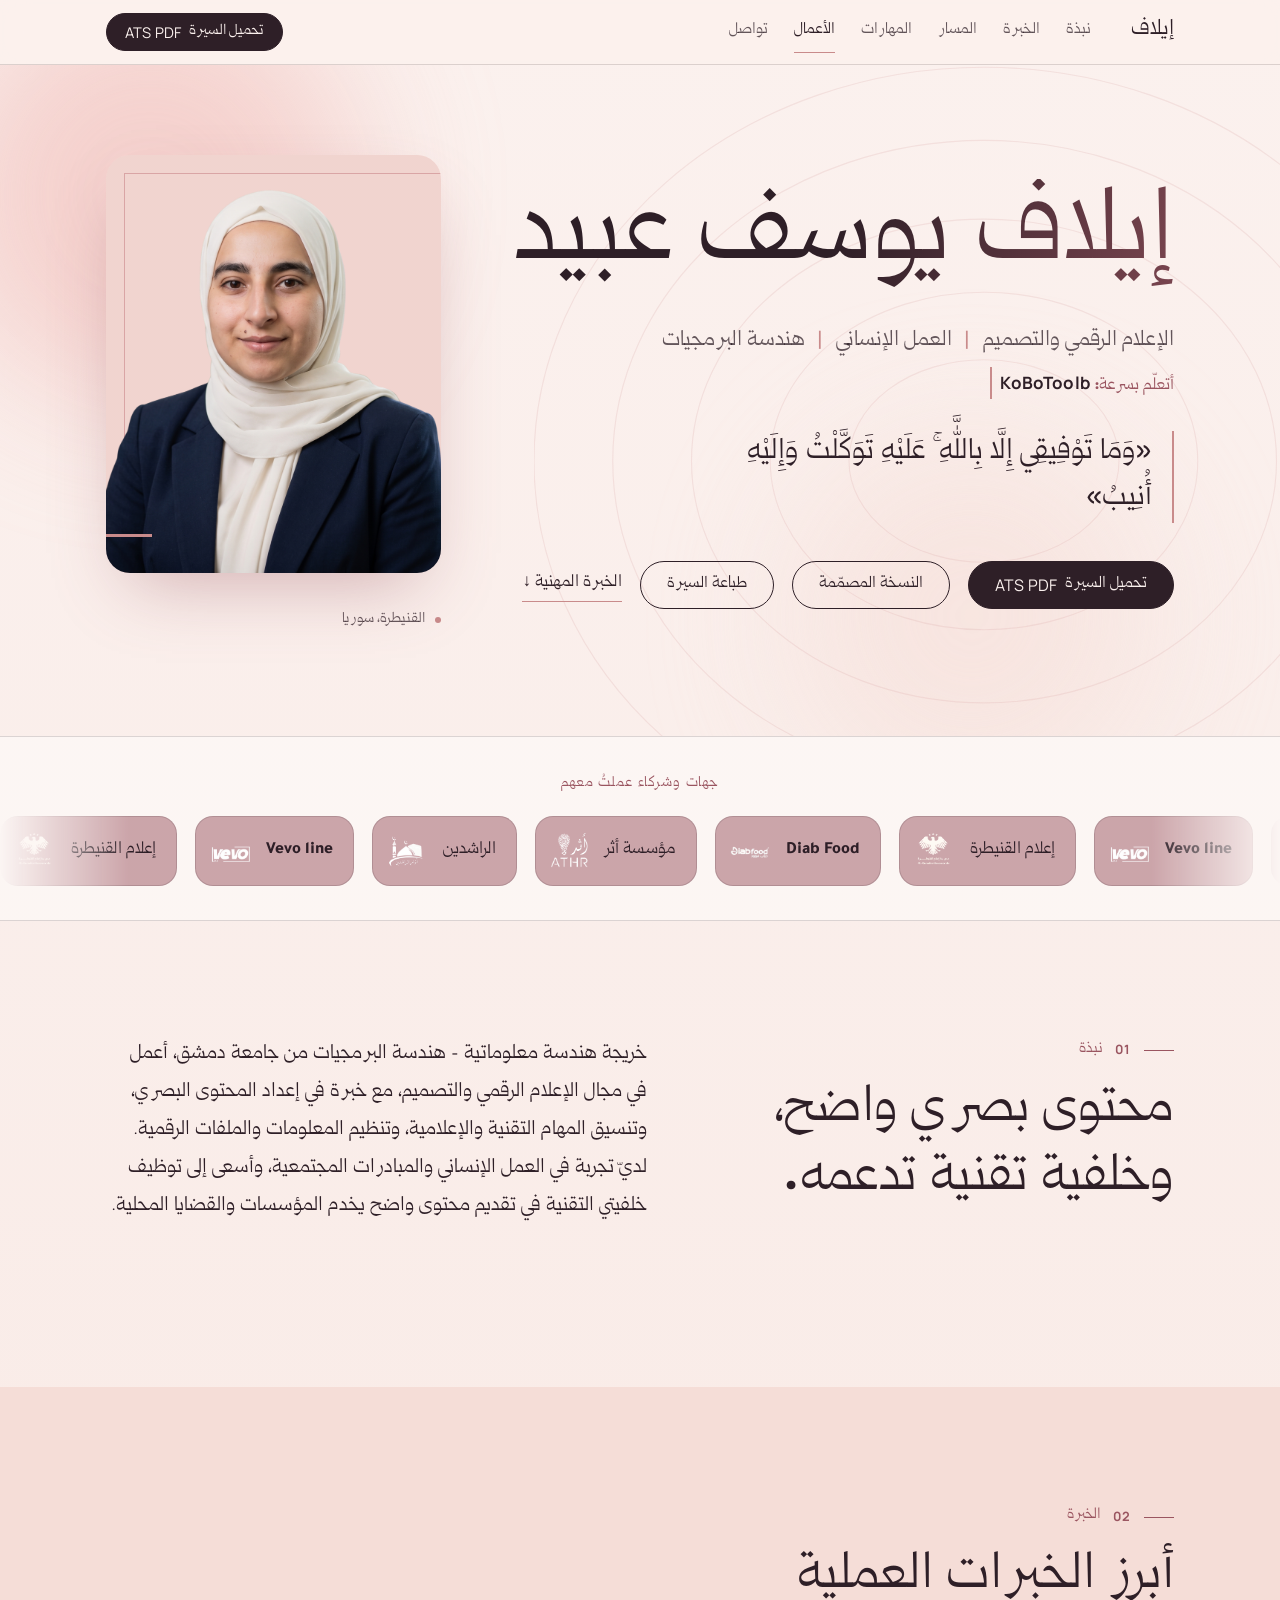
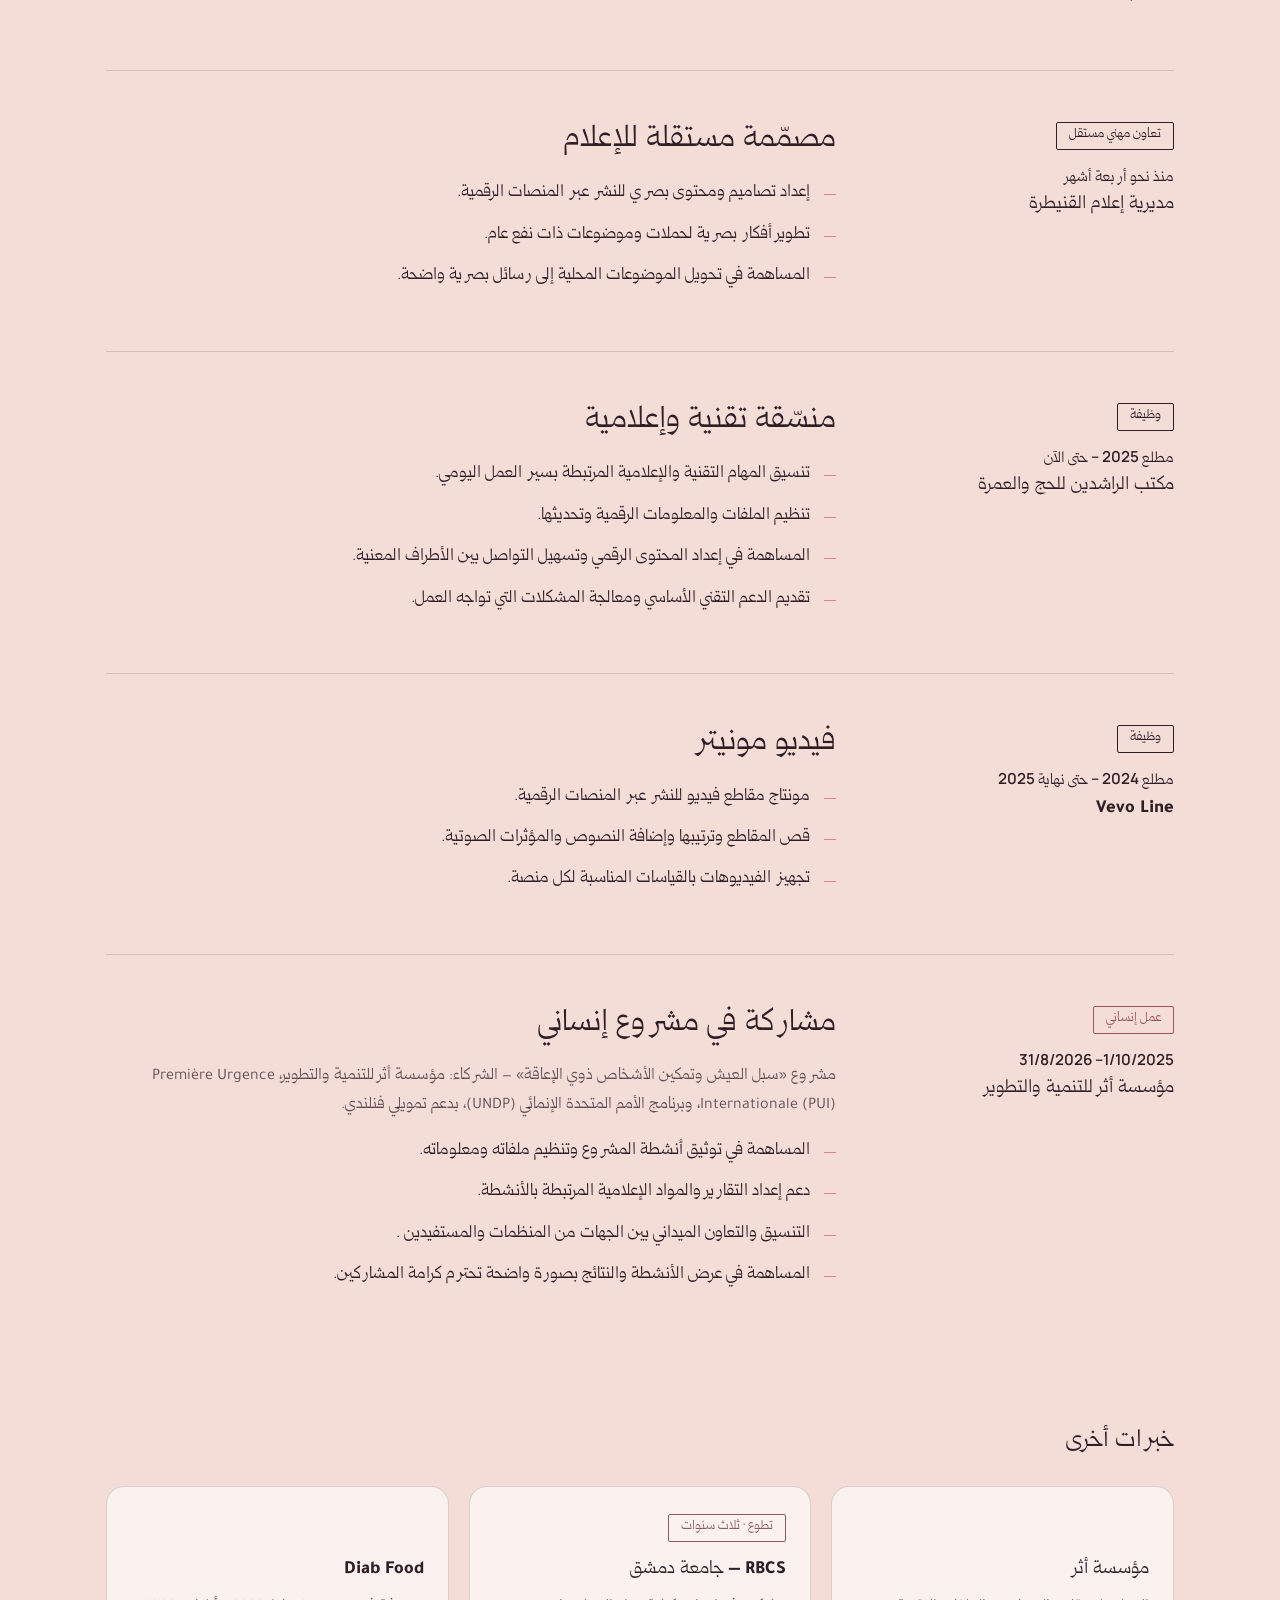
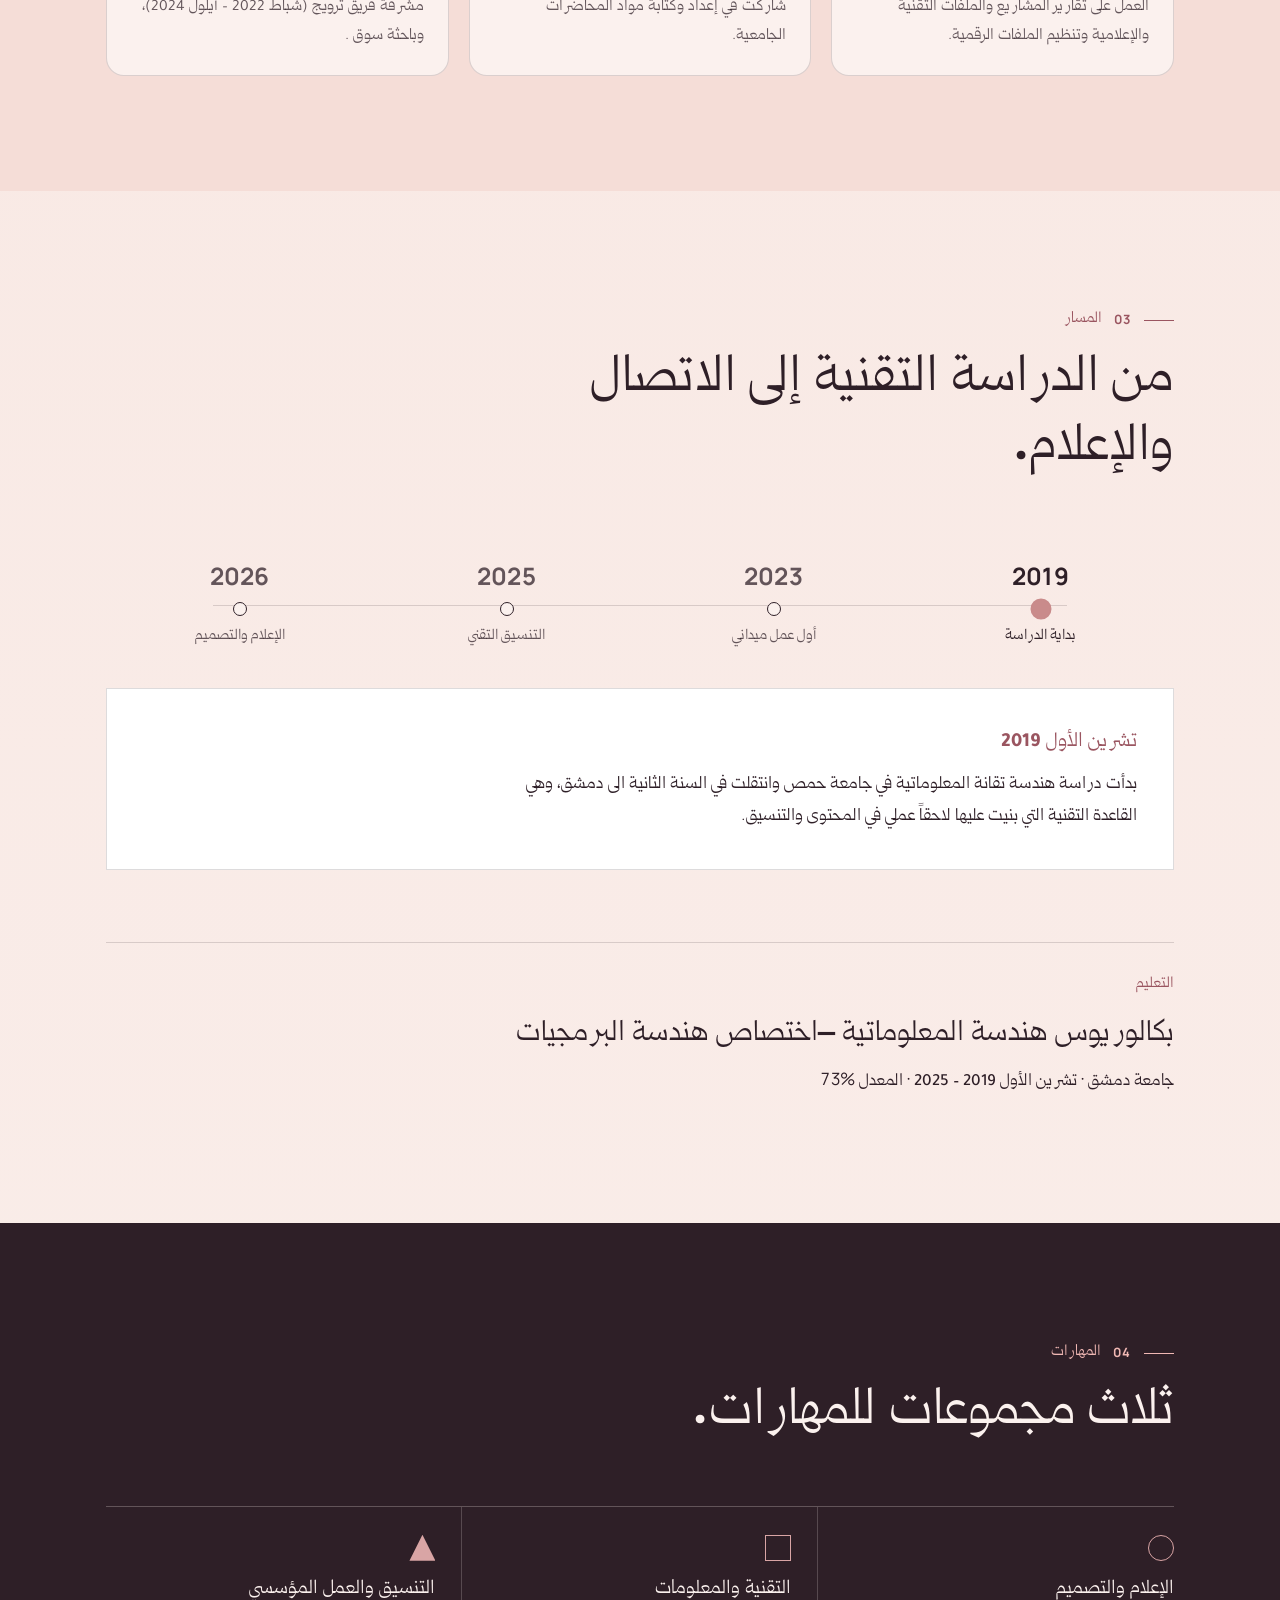
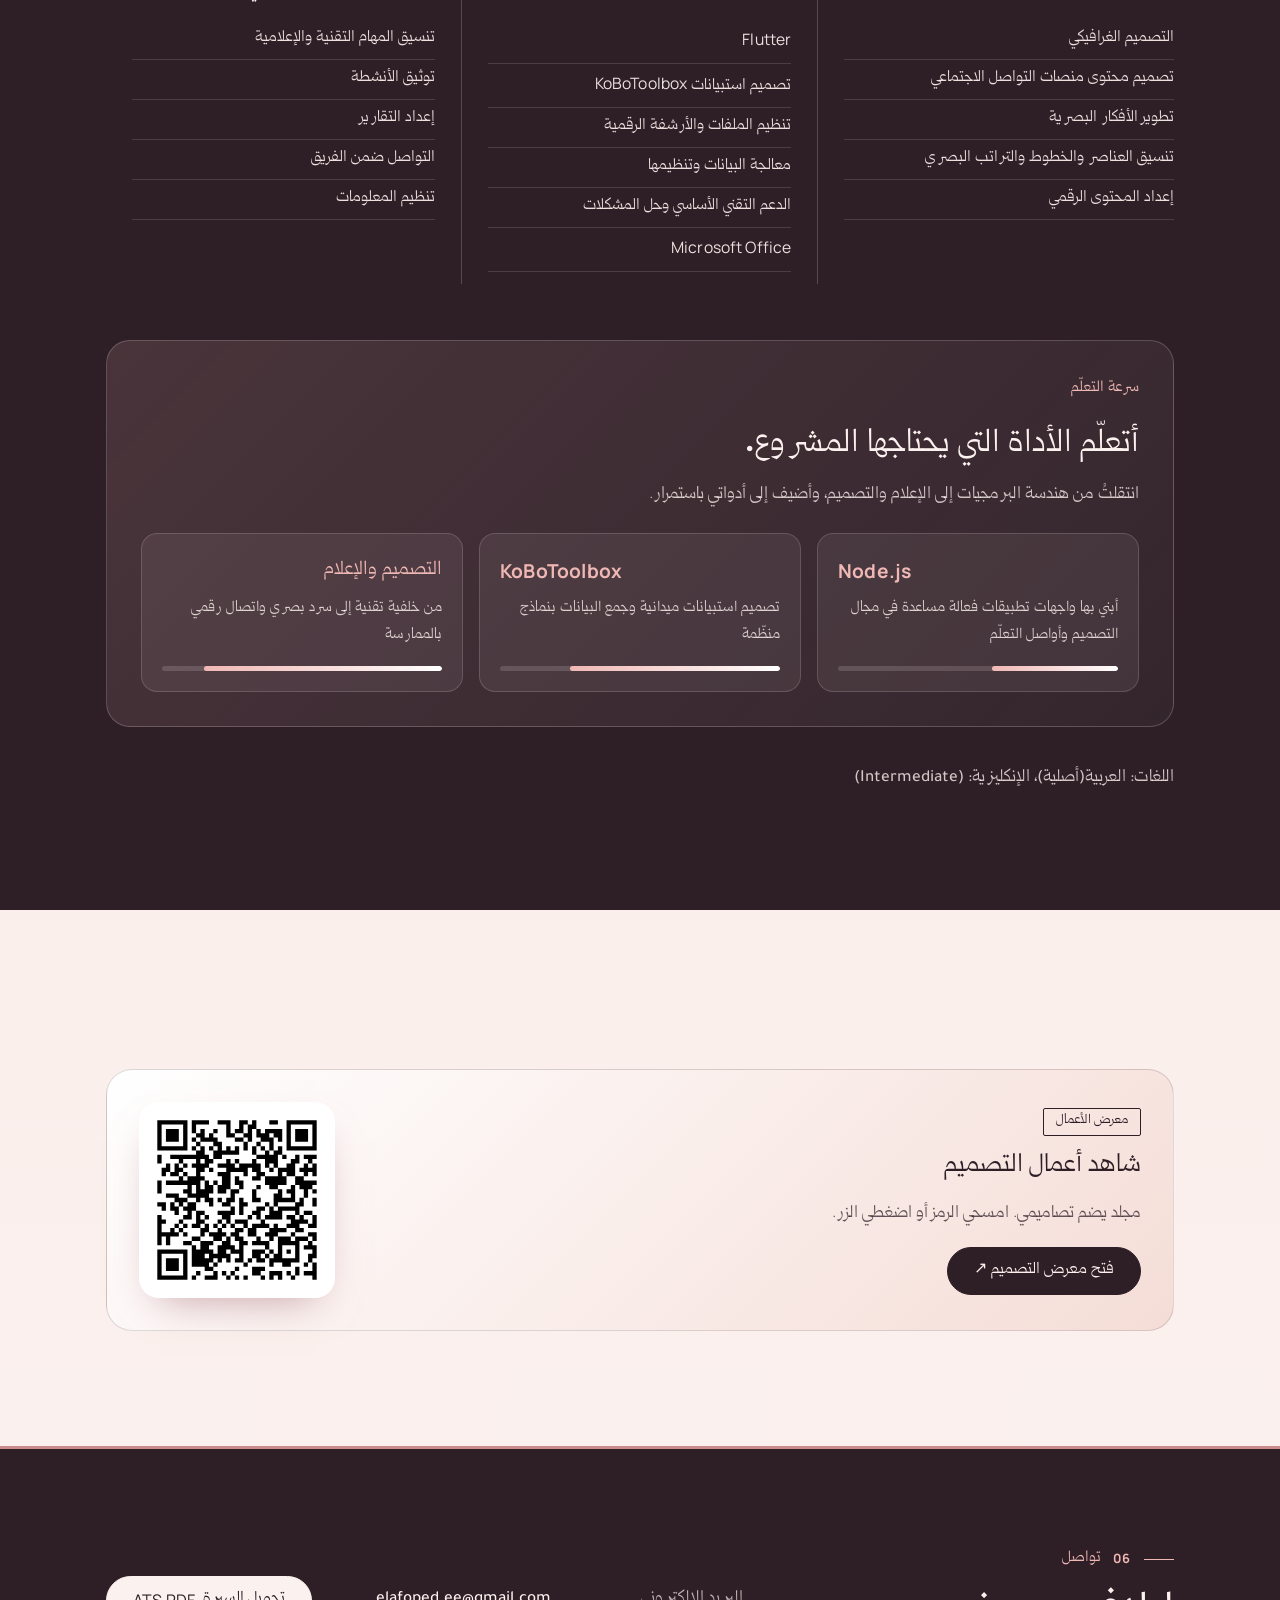
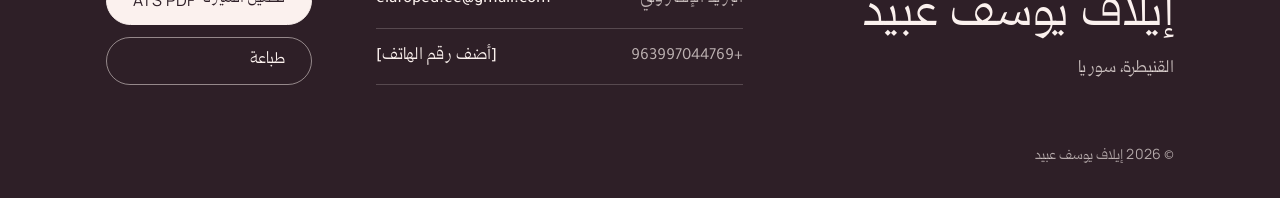
==== index.html @ 0e8a1742 "Add files via upload" ====
<!doctype html>
<html lang="ar" dir="rtl">

<head>
  <meta charset="utf-8">
  <meta name="viewport" content="width=device-width, initial-scale=1">
  <title>إيلاف يوسف عبيد — الإعلام الرقمي والتصميم</title>
  <meta name="description"
    content="إيلاف يوسف عبيد — الإعلام الرقمي والتصميم، الاتصال المؤسسي، هندسة البرمجيات وبرمجة التطبيقات. القنيطرة، سوريا.">
  <meta name="theme-color" content="#FBF1EE">
  <script>document.documentElement.classList.add('js')</script>
  <link rel="stylesheet" href="css/fonts.css">
  <link rel="stylesheet" href="css/style.css">
  <link rel="stylesheet" href="css/theme.css">
</head>

<body>
  <div class="progress" aria-hidden="true"></div>
  <div class="glow" aria-hidden="true"></div>
  <a class="skip" href="#main">انتقل إلى المحتوى</a>

  <header class="nav" id="top">
    <div class="wrap nav__in">
      <a class="nav__brand" href="#hero" aria-label="إيلاف يوسف عبيد — الرئيسية">إيلاف</a>
      <button class="nav__toggle" type="button" aria-expanded="false" aria-controls="menu"><span
          class="sr">القائمة</span><i aria-hidden="true"></i></button>
      <nav id="menu" class="nav__menu" aria-label="التنقل الرئيسي">
        <a href="#about">نبذة</a>
        <a href="#experience">الخبرة</a>
        <a href="#timeline">المسار</a>
        <a href="#skills">المهارات</a>
        <a href="#work">الأعمال</a>
        <a href="#contact">تواصل</a>
      </nav>
      <div class="nav__actions">
        <a class="btn btn--sm" href="elaf-yousf-obeid-cv-ATS.pdf" download>تحميل السيرة <span class="latin">ATS
            PDF</span></a>
      </div>
    </div>
  </header>

  <main id="main">

    <!-- HERO -->
    <section class="hero" id="hero" aria-labelledby="name">
      <svg class="hero__bg" viewBox="0 0 800 800" aria-hidden="true" focusable="false">
        <g fill="none" stroke="currentColor" stroke-width="1">
          <ellipse cx="400" cy="400" rx="120" ry="90" />
          <ellipse cx="400" cy="400" rx="190" ry="150" />
          <ellipse cx="400" cy="400" rx="260" ry="215" />
          <ellipse cx="400" cy="400" rx="330" ry="285" />
          <ellipse cx="400" cy="400" rx="400" ry="350" />
        </g>
      </svg>
      <div class="wrap hero__grid">
        <div class="hero__text">
          <h1 class="hero__name" id="name" data-reveal>إيلاف يوسف عبيد</h1>
          <p class="hero__headline" data-reveal>الإعلام الرقمي والتصميم <span class="sep" aria-hidden="true">|</span>
            العمل الإنساني  <span class="sep" aria-hidden="true">|</span>  هندسة البرمجيات  </p>
          <p class="hero__rotor" data-reveal><span>أتعلّم بسرعة:</span> <b class="latin" id="rotor">Flutter</b></p>
          <p class="hero__statement" data-reveal>«وَمَا تَوْفِيقِي إِلَّا بِاللَّهِ ۚ عَلَيْهِ تَوَكَّلْتُ وَإِلَيْهِ أُنِيبُ»</p>

          <div class="hero__cta" data-reveal>
            <a class="btn" href="elaf-yousf-obeid-cv-ATS.pdf" download>تحميل السيرة <span class="latin">ATS
                PDF</span></a>
            <a class="btn btn--ghost" href="elaf-yousf-obeid-cv.pdf" download>النسخة المصمّمة</a>
            <a class="btn btn--ghost" href="cv-print.html" target="_blank" rel="noopener" data-print>طباعة السيرة</a>
            <a class="link" href="#experience">الخبرة المهنية ↓</a>
          </div>
        </div>

        <figure class="portrait" data-reveal>
          <div class="portrait__frame">
            <div class="portrait__ph" aria-hidden="true">
              <span class="verify"> الشخصية  <br><small class="latin">assets/portrait.jpg</small></span>
            </div>
            <img src="assets/portrait.jpg" alt="إيلاف يوسف عبيد" width="800" height="1000" onerror="this.remove()">
          </div>
          <figcaption>القنيطرة، سوريا</figcaption>
        </figure>
      </div>
    </section>

    <section class="logos" aria-label="جهات عملتُ معها">
      <p class="logos__t">جهات وشركاء عملتُ معهم</p>
      <div class="marquee">
        <ul class="marquee__track">
          <li><img src="assets/logos/media-qunaytra.png" alt="إعلام القنيطرة" width="64" height="64"
              loading="lazy"><span>إعلام القنيطرة</span></li>
              <li><img src="assets/logos/vevoline.png" alt="vevo line" width="64" height="64"
              loading="lazy"><span>Vevo line </span></li>
          <li><img src="assets/logos/alrashidin.png" alt="الراشدين" width="64" height="64"
              loading="lazy"><span>الراشدين</span></li>
          <li><img src="assets/logos/athr.png" alt="مؤسسة أثر" width="64" height="64" loading="lazy"><span>مؤسسة
              أثر</span></li>
          <li><img src="assets/logos/diab-food.png" alt="Diab Food" width="64" height="64" loading="lazy"><span>Diab
              Food</span></li>
        </ul>
      </div>
    </section>

    <!-- ABOUT -->
    <section class="section" id="about" aria-labelledby="about-h">
      <div class="wrap grid2">
        <div>
          <p class="kicker" data-reveal><span class="num latin">01</span> نبذة</p>
          <h2 id="about-h" class="h2" data-reveal>محتوى بصري واضح، وخلفية تقنية تدعمه.</h2>
        </div>
        <div class="prose" data-reveal>
          <p>خريجة هندسة معلوماتية  – هندسة البرمجيات من جامعة دمشق، أعمل في مجال الإعلام الرقمي والتصميم، مع خبرة
            في إعداد المحتوى البصري، وتنسيق المهام التقنية والإعلامية، وتنظيم المعلومات والملفات الرقمية. لديّ تجربة في
            العمل الإنساني والمبادرات المجتمعية، وأسعى إلى توظيف خلفيتي التقنية في تقديم محتوى واضح يخدم المؤسسات
            والقضايا المحلية.</p>
        </div>
      </div>

    </section>

    <!-- EXPERIENCE -->
    <section class="section section--tint" id="experience" aria-labelledby="exp-h">
      <div class="wrap">
        <p class="kicker" data-reveal><span class="num latin">02</span> الخبرة</p>
        <h2 id="exp-h" class="h2" data-reveal>أبرز الخبرات العملية</h2>

        <article class="exp" data-reveal>
          <div class="exp__meta">
            <span class="tag tag--pro">تعاون مهني مستقل</span>
            <p class="exp__period"><span class="verify">منذ نحو أربعة أشهر</span></p>
            <p class="exp__org">مديرية إعلام القنيطرة</p>
          </div>
          <div class="exp__body">
            <h3>مصمّمة مستقلة للإعلام </h3>
            <ul>
              <li>إعداد تصاميم ومحتوى بصري للنشر عبر المنصات الرقمية.</li>
              <li>تطوير أفكار بصرية لحملات وموضوعات ذات نفع عام.</li>
              <li>المساهمة في تحويل الموضوعات المحلية إلى رسائل بصرية واضحة.</li>
            </ul>
          </div>
        </article>

        <article class="exp" data-reveal>
          <div class="exp__meta">
            <span class="tag tag--pro">وظيفة</span>
            <p class="exp__period">مطلع 2025 – حتى الآن</p>
            <p class="exp__org">مكتب الراشدين للحج والعمرة</p>
          </div>
          <div class="exp__body">
            <h3>منسّقة تقنية وإعلامية</h3>
            <ul>
              <li>تنسيق المهام التقنية والإعلامية المرتبطة بسير العمل اليومي.</li>
              <li>تنظيم الملفات والمعلومات الرقمية وتحديثها.</li>
              <li>المساهمة في إعداد المحتوى الرقمي وتسهيل التواصل بين الأطراف المعنية.</li>
              <li>تقديم الدعم التقني الأساسي ومعالجة المشكلات التي تواجه العمل.</li>
            </ul>
          </div>
        </article>
          <article class="exp" data-reveal>
          <div class="exp__meta">
            <span class="tag tag--pro">وظيفة</span>
            <p class="exp__period">مطلع 2024 – حتى نهاية 2025</p>
            <p class="exp__org">Vevo Line </p>
          </div>
          <div class="exp__body">
            <h3> فيديو مونيتر </h3>
            <ul>
              
  <li>مونتاج مقاطع فيديو للنشر عبر المنصات الرقمية.</li>
  <li>قص المقاطع وترتيبها وإضافة النصوص والمؤثرات الصوتية.</li>
  <li>تجهيز الفيديوهات بالقياسات المناسبة لكل منصة.</li>
 </ul>
          </div>
        </article>

        <article class="exp" data-reveal>
          <div class="exp__meta">
            <span class="tag tag--hum">عمل إنساني</span>
                        <p class="exp__period">1/10/2025– 31/8/2026 </p>

            <p class="exp__org">مؤسسة أثر للتنمية والتطوير</p>
          </div>
          <div class="exp__body">
            <h3>مشاركة في مشروع إنساني</h3>
            <p class="exp__project">مشروع «سبل العيش وتمكين الأشخاص ذوي الإعاقة» — الشركاء: مؤسسة أثر للتنمية والتطوير،
              <bdi lang="en">Première Urgence Internationale (PUI)</bdi>، وبرنامج الأمم المتحدة الإنمائي (<bdi
                lang="en">UNDP</bdi>)، بدعم تمويلي فنلندي.</p>
            <ul>
              <li>المساهمة في توثيق أنشطة المشروع وتنظيم ملفاته ومعلوماته.</li>
              <li>دعم إعداد التقارير والمواد الإعلامية المرتبطة بالأنشطة.</li>
              <li>  التنسيق والتعاون الميداني بين الجهات من المنظمات والمستفيدين    .</li>
              <li>المساهمة في عرض الأنشطة والنتائج بصورة واضحة تحترم كرامة المشاركين.</li>
            </ul>
          </div>
        </article>

        <div class="more">
          <h3 class="h3" data-reveal>خبرات أخرى</h3>
          <div class="more__grid">
            <article class="card" data-reveal>
              <span class="tag tag--vol">تطوع</span>
              <h4>مؤسسة أثر</h4>
              <p>العمل على تقارير المشاريع والملفات التقنية والإعلامية وتنظيم الملفات الرقمية.</p>
            </article>
            <article class="card" data-reveal>
              <span class="tag tag--vol">تطوع · ثلاث سنوات</span>
              <h4><bdi lang="en">RBCS</bdi> — جامعة دمشق</h4>
              <p>شاركت في إعداد وكتابة مواد المحاضرات الجامعية.</p>
            </article>
            <article class="card" data-reveal>
              <span class="tag tag--pro">وظيفة</span>
              <h4><bdi lang="en">Diab Food</bdi></h4>
              <p>مشرفة فريق ترويج (شباط 2022 – أيلول 2024)، وباحثة سوق     
                .</p>
            </article>
          </div>
        </div>
      </div>
    </section>

    <!-- TIMELINE -->
    <section class="section" id="timeline" aria-labelledby="tl-h">
      <div class="wrap">
        <p class="kicker" data-reveal><span class="num latin">03</span> المسار</p>
        <h2 id="tl-h" class="h2" data-reveal>من الدراسة التقنية إلى الاتصال والإعلام.</h2>

        <div class="tl" data-reveal>
          <div class="tl__rail" role="tablist" aria-label="محطات المسار" aria-orientation="horizontal">
            <button class="tl__node is-active" role="tab" id="tab-2019" aria-selected="true" aria-controls="p-2019"
              tabindex="0"><span class="tl__year latin">2019</span><span class="tl__dot" aria-hidden="true"></span><span
                class="tl__cap">بداية الدراسة</span></button>
            <button class="tl__node" role="tab" id="tab-2023" aria-selected="false" aria-controls="p-2023"
              tabindex="-1"><span class="tl__year latin">2023</span><span class="tl__dot"
                aria-hidden="true"></span><span class="tl__cap">أول عمل ميداني</span></button>
             <button class="tl__node" role="tab" id="tab-2025" aria-selected="false" aria-controls="p-2025"
              tabindex="-1"><span class="tl__year latin">2025</span><span class="tl__dot"
                aria-hidden="true"></span><span class="tl__cap">التنسيق التقني</span></button>
            <button class="tl__node" role="tab" id="tab-2026" aria-selected="false" aria-controls="p-2026"
              tabindex="-1"><span class="tl__year latin">2026</span><span class="tl__dot"
                aria-hidden="true"></span><span class="tl__cap">الإعلام والتصميم</span></button>
          </div>
          <div class="tl__panels" aria-live="polite">
            <div class="tl__panel" role="tabpanel" id="p-2019" aria-labelledby="tab-2019">
              <h3>تشرين الأول 2019</h3>
              <p>بدأت دراسة هندسة تقانة المعلوماتية في جامعة حمص وانتقلت في السنة الثانية الى دمشق، وهي القاعدة التقنية التي بنيت عليها
                لاحقاً عملي في المحتوى والتنسيق.</p>
            </div>
            <div class="tl__panel" role="tabpanel" id="p-2023" aria-labelledby="tab-2023">
              <h3>شباط 2022</h3>
              <p>انضممت إلى <bdi lang="en">Diab Food</bdi> باحثة سوق (حتى أيلول 2023) ومشرفة فريق ترويج (حتى أيلول 2024)،
                فتعلّمت العمل مع الناس والفرق ميدانياً.</p>
            </div>
            
            <div class="tl__panel" role="tabpanel" id="p-2025" aria-labelledby="tab-2025">
              <h3>مطلع 2025</h3>
              <p>بدأت العمل منسّقة تقنية وإعلامية في مكتب الراشدين للحج والعمرة، وما زالت في هذا الدور.</p>
            </div>
            <div class="tl__panel" role="tabpanel" id="p-2026" aria-labelledby="tab-2026">
              <h3>2026</h3>
              <p>بدأت تعاوناً مستقلاً مع مديرية إعلام القنيطرة في التصميم والاتصال الرقمي، منذ نحو أربعة أشهر.</p>
            </div>
          </div>
        </div>

        <div class="edu" data-reveal>
          <p class="kicker">التعليم</p>
          <h3 class="edu__title">بكالوريوس هندسة  المعلوماتية —اختصاص هندسة البرمجيات</h3>
          <p class="edu__meta">جامعة دمشق · تشرين الأول 2019 – 2025 · المعدل <span class="latin">73%</span>
          </p>

        </div>
      </div>
    </section>

    <!-- SKILLS -->
    <section class="section section--ink" id="skills" aria-labelledby="sk-h">
      <div class="wrap">
        <p class="kicker" data-reveal><span class="num latin">04</span> المهارات</p>
        <h2 id="sk-h" class="h2" data-reveal>ثلاث مجموعات للمهارات.</h2>

        <div class="skills">
          <article class="skill" data-reveal>
            <span class="skill__glyph skill__glyph--circle" aria-hidden="true"></span>
            <h3>الإعلام والتصميم</h3>
            <ul>
              <li>التصميم الغرافيكي</li>
              <li>تصميم محتوى منصات التواصل الاجتماعي</li>
              <li>تطوير الأفكار البصرية</li>
              <li>تنسيق العناصر والخطوط والتراتب البصري</li>
              <li>إعداد المحتوى الرقمي</li>
            </ul>
          </article>
          <article class="skill" data-reveal>
            <span class="skill__glyph skill__glyph--square" aria-hidden="true"></span>
            <h3>التقنية والمعلومات</h3>
            <ul>
              <li><span class="latin">Flutter</span> </li>
              <li>تصميم استبيانات <span class="latin">KoBoToolbox</span></li>
              <li>تنظيم الملفات والأرشفة الرقمية</li>
              <li>معالجة البيانات وتنظيمها</li>
              <li>الدعم التقني الأساسي وحل المشكلات</li>
                            <li><span class="latin">Microsoft Office</span></li>

            </ul>
          </article>
          <article class="skill" data-reveal>
            <span class="skill__glyph skill__glyph--tri" aria-hidden="true"></span>
            <h3>التنسيق والعمل المؤسسي</h3>
            <ul>
              <li>تنسيق المهام التقنية والإعلامية</li>
              <li>توثيق الأنشطة</li>
              <li>إعداد التقارير</li>
              <li>التواصل ضمن الفريق</li>
              <li>تنظيم المعلومات</li>
            </ul>
          </article>
        </div>
        <div class="learn" data-reveal>
          <p class="kicker kicker--light">سرعة التعلّم</p>
          <h3 class="learn__h">أتعلّم الأداة التي يحتاجها المشروع.</h3>
          <p class="learn__p">انتقلتُ من هندسة البرمجيات إلى الإعلام والتصميم، وأضيف إلى أدواتي باستمرار.</p>
          <div class="learn__grid">
            <div class="lc"><b class="latin">Node.js</b><span>أبني بها واجهات تطبيقات فعالة مساعدة في مجال التصميم وأواصل
                التعلّم</span><i style="--w:45%"></i></div>
            <div class="lc"><b class="latin">KoBoToolbox</b><span>تصميم استبيانات ميدانية وجمع البيانات بنماذج
                منظّمة</span><i style="--w:75%"></i></div>
            <div class="lc"><b>التصميم والإعلام</b><span>من خلفية تقنية إلى سرد بصري واتصال رقمي بالممارسة</span><i
                style="--w:85%"></i></div>
          </div>
        </div>
        <p class="langs" data-reveal>اللغات: العربية(أصلية)، الإنكليزية: (Intermediate)</p>
      </div>
    </section>

    <!-- WORK -->
    <section class="section" id="work" aria-labelledby="wk-h">
      <div class="wrap">
    
        <aside class="port" data-reveal>
          <div class="port__txt"><span class="tag tag--pro">معرض الأعمال</span>
            <h3>شاهد أعمال التصميم </h3>
            <p>مجلد يضم تصاميمي. امسحي الرمز أو اضغطي الزر.</p>
            <a class="btn" href="https://drive.google.com/drive/folders/12mAwkRwQ0FwnwwYz8xMDBKlGMuOega3Y"
              target="_blank" rel="noopener">فتح معرض التصميم ↗</a>
          </div>
          <a class="port__qr" href="https://drive.google.com/drive/folders/12mAwkRwQ0FwnwwYz8xMDBKlGMuOega3Y"
            target="_blank" rel="noopener" aria-label="رمز QR لمعرض الأعمال"><img src="assets/portfolio-qr.svg"
              alt="QR لمعرض أعمال التصميم" width="168" height="168"></a>
        </aside>
      </div>
    </section>

  </main>

  <footer class="footer" id="contact">
    <div class="wrap footer__grid">
      <div>
        <p class="kicker kicker--light"><span class="num latin">06</span> تواصل</p>
        <h2 class="footer__name">إيلاف يوسف عبيد</h2>
        <p class="footer__sub">القنيطرة، سوريا</p>
      </div>
      <ul class="contacts">
        <li><span>البريد الإلكتروني</span><b class="verify">elafoped.ee@gmail.com</b></li>
        <li><span>+963997044769</span><b class="verify" dir="ltr">[أضف رقم الهاتف]</b></li>
      </ul>
      <div class="footer__actions">
        <a class="btn btn--light" href="elaf-yousf-obeid-cv-ATS.pdf" download>تحميل السيرة <span class="latin">ATS
            PDF</span></a>
        <a class="btn btn--outline" href="cv-print.html" target="_blank" rel="noopener" data-print>طباعة</a>
      </div>
    </div>
    <div class="wrap footer__end">
      <span>© <span class="latin">2026</span> إيلاف يوسف عبيد</span>
    </div>
  </footer>

  <script src="js/main.js"></script>
  <script src="js/fx.js"></script>
</body>

</html>
---- css/fonts.css ----
/* Tajawal (Arabic + Latin subsets) and Manrope (Latin) — served locally, no external requests. */
@font-face{font-family:"Tajawal";font-weight:400;font-style:normal;font-display:swap;src:url("../fonts/tajawal-arabic-400-normal.woff2") format("woff2");unicode-range:U+0600-06FF,U+200C-200E,U+2010-2011,U+204F,U+2E41,U+FB50-FDFF,U+FE80-FEFC}
@font-face{font-family:"Tajawal";font-weight:400;font-style:normal;font-display:swap;src:url("../fonts/tajawal-latin-400-normal.woff2") format("woff2");unicode-range:U+0000-00FF,U+0131,U+0152-0153,U+02BB-02BC,U+02C6,U+02DA,U+02DC,U+2000-206F,U+2074,U+20AC,U+2122,U+2191,U+2193,U+2212,U+2215,U+FEFF,U+FFFD}
@font-face{font-family:"Tajawal";font-weight:500;font-style:normal;font-display:swap;src:url("../fonts/tajawal-arabic-500-normal.woff2") format("woff2");unicode-range:U+0600-06FF,U+200C-200E,U+2010-2011,U+204F,U+2E41,U+FB50-FDFF,U+FE80-FEFC}
@font-face{font-family:"Tajawal";font-weight:500;font-style:normal;font-display:swap;src:url("../fonts/tajawal-latin-500-normal.woff2") format("woff2");unicode-range:U+0000-00FF,U+0131,U+0152-0153,U+02BB-02BC,U+02C6,U+02DA,U+02DC,U+2000-206F,U+2074,U+20AC,U+2122,U+2191,U+2193,U+2212,U+2215,U+FEFF,U+FFFD}
@font-face{font-family:"Tajawal";font-weight:800;font-style:normal;font-display:swap;src:url("../fonts/tajawal-arabic-800-normal.woff2") format("woff2");unicode-range:U+0600-06FF,U+200C-200E,U+2010-2011,U+204F,U+2E41,U+FB50-FDFF,U+FE80-FEFC}
@font-face{font-family:"Tajawal";font-weight:800;font-style:normal;font-display:swap;src:url("../fonts/tajawal-latin-800-normal.woff2") format("woff2");unicode-range:U+0000-00FF,U+0131,U+0152-0153,U+02BB-02BC,U+02C6,U+02DA,U+02DC,U+2000-206F,U+2074,U+20AC,U+2122,U+2191,U+2193,U+2212,U+2215,U+FEFF,U+FFFD}
@font-face{font-family:"Manrope";font-weight:400;font-style:normal;font-display:swap;src:url("../fonts/manrope-latin-400-normal.woff2") format("woff2")}
@font-face{font-family:"Manrope";font-weight:600;font-style:normal;font-display:swap;src:url("../fonts/manrope-latin-600-normal.woff2") format("woff2")}
@font-face{font-family:"Manrope";font-weight:700;font-style:normal;font-display:swap;src:url("../fonts/manrope-latin-700-normal.woff2") format("woff2")}
@font-face{font-family:"itf Qomra Arabic";font-weight:100 900;font-style:normal;font-display:swap;src:url("../fonts/itfqomra-arabic.woff2") format("woff2");unicode-range:U+0600-06FF,U+0750-077F,U+200C-200E,U+2010-2011,U+FB50-FDFF,U+FE70-FEFF}
---- css/style.css ----
/* ===== Elaf Yousf Obeid — personal CV ===== */
:root{
  --ink:#2E1F27; --ivory:#FBF1EE; --sage:#D9A5A5; --copper:#C98B8B; --white:#fff;
  --ink-soft:rgba(46,31,39,.74);
  --copper-ink:#9A5560;           /* copper tone with AA contrast for small text on ivory */
  --line:rgba(46,31,39,.16);
  --ivory-deep:#F5DDD7;
  --f-ar:"itf Qomra Arabic","Tajawal","Segoe UI",Tahoma,sans-serif;
  --f-lat:"Manrope","itf Qomra Arabic","Tajawal",system-ui,sans-serif;
  --wrap:1180px; --gut:clamp(20px,5vw,56px);
  --ease:cubic-bezier(.2,.7,.2,1);
}
*,*::before,*::after{box-sizing:border-box}
html{scroll-behavior:smooth;-webkit-text-size-adjust:100%}
body{margin:0;background:var(--ivory);color:var(--ink);font-family:var(--f-ar);font-weight:400;font-size:1.0625rem;line-height:1.85;text-rendering:optimizeLegibility}
img{max-width:100%;display:block}
a{color:inherit}
.latin{font-family:var(--f-lat);letter-spacing:.01em;direction:ltr;unicode-bidi:isolate}
.sr{position:absolute;width:1px;height:1px;overflow:hidden;clip:rect(0 0 0 0);white-space:nowrap}
.wrap{width:100%;max-width:var(--wrap);margin-inline:auto;padding-inline:var(--gut)}
:focus-visible{outline:2px solid var(--copper);outline-offset:3px;border-radius:2px}
.skip{position:absolute;inset-inline-start:12px;top:-60px;background:var(--ink);color:var(--ivory);padding:8px 14px;z-index:100;text-decoration:none}
.skip:focus{top:10px}

/* ---- nav ---- */
.nav{position:sticky;top:0;z-index:50;background:rgba(251,241,238,.92);backdrop-filter:saturate(1.1) blur(6px);border-bottom:1px solid var(--line)}
.nav__in{display:flex;align-items:center;gap:28px;min-height:64px}
.nav__brand{font-weight:800;font-size:1.35rem;text-decoration:none;letter-spacing:0}
.nav__menu{display:flex;gap:26px;margin-inline-end:auto;margin-inline-start:12px}
.nav__menu a{text-decoration:none;font-weight:500;font-size:.98rem;padding:6px 0;position:relative;color:var(--ink-soft);transition:color .25s}
.nav__menu a::after{content:"";position:absolute;inset-inline:0;bottom:0;height:1px;background:var(--copper);transform:scaleX(0);transform-origin:center;transition:transform .35s var(--ease)}
.nav__menu a:hover,.nav__menu a.is-current{color:var(--ink)}
.nav__menu a:hover::after,.nav__menu a.is-current::after{transform:scaleX(1)}
.nav__toggle{display:none;background:none;border:1px solid var(--line);width:44px;height:44px;border-radius:2px;cursor:pointer;position:relative;margin-inline-start:auto}
.nav__toggle i,.nav__toggle i::before{position:absolute;inset-inline:12px;height:1.5px;background:var(--ink);content:"";transition:transform .3s var(--ease)}
.nav__toggle i{top:21px}.nav__toggle i::before{top:-6px;inset-inline:0}
.nav__toggle[aria-expanded="true"] i{transform:rotate(45deg)}
.nav__toggle[aria-expanded="true"] i::before{transform:translateY(6px) rotate(-90deg)}

/* ---- buttons ---- */
.btn{display:inline-flex;align-items:center;gap:8px;background:var(--ink);color:var(--ivory);padding:12px 26px;border:1px solid var(--ink);border-radius:2px;text-decoration:none;font-weight:500;font-family:inherit;font-size:1rem;line-height:1.4;cursor:pointer;transition:background .3s,color .3s,transform .3s var(--ease)}
.btn:hover{background:var(--copper-ink);border-color:var(--copper-ink);transform:translateY(-2px)}
.btn--sm{padding:8px 18px;font-size:.92rem}
.btn--ghost{background:transparent;color:var(--ink)}
.btn--ghost:hover{background:var(--ink);color:var(--ivory);border-color:var(--ink)}
.btn--light{background:var(--ivory);color:var(--ink);border-color:var(--ivory)}
.btn--light:hover{background:var(--copper);border-color:var(--copper);color:var(--white)}
.btn--outline{background:transparent;color:var(--ivory);border-color:rgba(251,241,238,.5)}
.btn--outline:hover{background:var(--ivory);color:var(--ink);border-color:var(--ivory)}
.link{font-weight:500;text-decoration:none;border-bottom:1px solid var(--copper);padding-bottom:2px}
.link:hover{color:var(--copper-ink)}

/* ---- hero ---- */
.hero{position:relative;overflow:hidden;padding-block:clamp(40px,7vw,96px) clamp(56px,8vw,110px)}
.hero__bg{position:absolute;width:min(900px,120vw);inset-inline-start:-12%;top:-8%;color:var(--sage);opacity:.22;pointer-events:none;animation:drift 160s linear infinite}
@keyframes drift{to{transform:rotate(360deg)}}
.hero__grid{position:relative;display:grid;grid-template-columns:minmax(0,8fr) minmax(0,4fr);gap:clamp(32px,5vw,72px);align-items:center}
.eyebrow{margin:0 0 18px;font-weight:700;font-size:.9rem;letter-spacing:.16em;text-transform:none;color:var(--copper-ink);display:flex;align-items:center;gap:14px}
.eyebrow::before{content:"";width:44px;height:1px;background:var(--copper)}
.hero__name{margin:0;font-weight:800;font-size:clamp(3rem,8vw,6.4rem);line-height:1.2;letter-spacing:0;padding-block:.04em;text-wrap:balance}
.hero__headline{margin:14px 0 0;font-weight:500;font-size:clamp(1.05rem,2vw,1.35rem);color:var(--ink-soft);line-height:1.7}
.sep{color:var(--copper);margin-inline:.35em}
.hero__statement{margin:28px 0 0;font-weight:500;font-size:clamp(1.3rem,2.6vw,1.8rem);line-height:1.6;max-width:30ch;padding-inline-start:20px;border-inline-start:2px solid var(--copper)}

.motif{margin:34px 0 0;max-width:520px}
.motif svg{width:100%;height:auto;overflow:visible}
.motif__line{fill:none;stroke:var(--ink);stroke-width:1.5;stroke-linecap:round;stroke-dasharray:1;stroke-dashoffset:0}
.motif__dot{fill:var(--ivory);stroke:var(--ink);stroke-width:1.5}
.motif__dot--accent{fill:var(--copper);stroke:var(--copper)}
.motif__pulse{fill:var(--copper);opacity:.9}
.motif__labels{list-style:none;margin:6px 0 0;padding:0;display:flex;justify-content:space-between;font-size:.95rem}
.motif__labels li{display:flex;flex-direction:column;align-items:center;line-height:1.4}
.motif__labels strong{font-weight:800}
.motif__labels .latin{font-size:.72rem;letter-spacing:.14em;text-transform:uppercase;color:var(--ink-soft)}
.js .motif.is-in .motif__line{animation:draw 2.2s var(--ease) both}
.js .motif:not(.is-in) .motif__line{stroke-dashoffset:1}
.js .motif .motif__dot{opacity:0;transition:opacity .6s}
.js .motif.is-in .motif__dot{opacity:1}
.js .motif.is-in .motif__dot:nth-of-type(2){transition-delay:.9s}
.js .motif.is-in .motif__dot:nth-of-type(3){transition-delay:1.7s}
@keyframes draw{from{stroke-dashoffset:1}to{stroke-dashoffset:0}}
.motif__line{pathLength:1}

.hero__cta{display:flex;flex-wrap:wrap;gap:14px 18px;align-items:center;margin-top:38px}

.portrait{margin:0;position:relative;justify-self:center;width:min(100%,420px)}
.portrait__frame{position:relative;aspect-ratio:4/5;background:var(--ivory-deep);isolation:isolate}
.portrait__frame::before{content:"";position:absolute;inset:18px auto -18px 18px;width:100%;height:100%;border:1px solid var(--sage);z-index:-1}
.portrait__frame::after{content:"";position:absolute;inset-inline-end:-10px;bottom:36px;width:56px;height:3px;background:var(--copper)}
.portrait img{position:absolute;inset:0;width:100%;height:100%;object-fit:cover;object-position:50% 20%}
.portrait__ph{position:absolute;inset:0;display:grid;place-items:center;text-align:center;padding:24px;color:var(--ink-soft);font-size:.95rem;background:linear-gradient(0deg,rgba(217,165,165,.16),rgba(217,165,165,.16))}
.portrait__ph small{display:block;margin-top:6px;font-size:.75rem}
.portrait figcaption{margin-top:34px;font-size:.9rem;color:var(--ink-soft);display:flex;align-items:center;gap:10px}
.portrait figcaption::before{content:"";width:6px;height:6px;border-radius:50%;background:var(--copper)}

/* ---- sections ---- */
.section{padding-block:clamp(64px,9vw,128px);position:relative}
.section--tint{background:var(--ivory-deep)}
.section--ink{background:var(--ink);color:var(--ivory)}
.kicker{margin:0 0 14px;font-weight:700;font-size:.95rem;color:var(--copper-ink);display:flex;align-items:center;gap:12px}
.kicker .num{font-size:.8rem;letter-spacing:.12em}
.kicker .num::after{content:"";display:inline-block;width:30px;height:1px;background:currentColor;vertical-align:middle;margin-inline-start:12px}
.kicker--light,.section--ink .kicker{color:#F0B8B4}
.h2{margin:0 0 clamp(32px,5vw,56px);font-weight:800;font-size:clamp(1.9rem,4.4vw,3.2rem);line-height:1.35;max-width:22ch}
.h3{font-weight:800;font-size:1.5rem;margin:0 0 20px}
.grid2{display:grid;grid-template-columns:minmax(0,5fr) minmax(0,6fr);gap:clamp(24px,6vw,96px);align-items:start}
.prose p{margin:0 0 1.1em;font-size:1.12rem;max-width:56ch}
.prose p:first-child{font-size:1.25rem;line-height:1.9}

.trio{display:grid;grid-template-columns:repeat(3,minmax(0,1fr));gap:0;margin-top:clamp(40px,6vw,72px);border-top:1px solid var(--line)}
.trio__item{padding:28px clamp(16px,2.4vw,32px) 8px;border-inline-start:1px solid var(--line)}
.trio__item:first-child{border-inline-start:0;padding-inline-start:0}
.trio__item h3{margin:14px 0 8px;font-weight:800;font-size:1.35rem}
.trio__item h3 .latin{font-size:.78rem;font-weight:600;letter-spacing:.14em;text-transform:uppercase;color:var(--copper-ink);margin-inline-start:8px}
.trio__item p{margin:0;color:var(--ink-soft);font-size:1rem;line-height:1.8}
.trio__mark{display:block;width:34px;height:34px;position:relative}
.trio__mark--story{border:1.5px solid var(--ink);border-radius:50%}
.trio__mark--story::after{content:"";position:absolute;inset:9px;background:var(--copper);border-radius:50%}
.trio__mark--system{border:1.5px solid var(--ink);background:linear-gradient(var(--ink),var(--ink)) 50% 0/1.5px 100% no-repeat,linear-gradient(var(--ink),var(--ink)) 0 50%/100% 1.5px no-repeat}
.trio__mark--impact{border-top:1.5px solid var(--ink);border-bottom:1.5px solid var(--ink);height:34px}
.trio__mark--impact::after{content:"";position:absolute;inset-inline-end:0;top:50%;width:70%;height:1.5px;background:var(--copper)}

/* ---- experience ---- */
.exp{display:grid;grid-template-columns:minmax(0,3fr) minmax(0,8fr);gap:clamp(20px,5vw,72px);padding-block:clamp(28px,4vw,48px);border-top:1px solid var(--line)}
.exp:first-of-type{margin-top:8px}
.exp__period{margin:12px 0 2px;font-family:var(--f-lat);font-weight:600;font-size:.95rem;direction:rtl}
.exp__org{margin:0;font-weight:800;font-size:1.15rem;line-height:1.5}
.exp__body h3{margin:0 0 14px;font-weight:800;font-size:clamp(1.35rem,2.6vw,1.9rem);line-height:1.5}
.exp__project{margin:0 0 14px;color:var(--ink-soft);font-size:1rem}
.exp ul{margin:0;padding:0;list-style:none}
.exp li{position:relative;padding-inline-start:26px;margin-bottom:10px;max-width:64ch}
.exp li::before{content:"";position:absolute;inset-inline-start:0;top:.95em;width:12px;height:1px;background:var(--copper)}
.tag{display:inline-block;font-size:.82rem;font-weight:500;padding:2px 12px;border:1px solid currentColor;border-radius:2px;line-height:1.7}
.tag--pro{color:var(--ink)}
.tag--hum{color:var(--copper-ink)}
.tag--vol{color:#8A5A66}
.tag--own{color:var(--ink-soft);border-style:dashed}
.more{margin-top:clamp(40px,6vw,72px)}
.more__grid{display:grid;grid-template-columns:repeat(3,minmax(0,1fr));gap:20px}
.card{background:var(--ivory);padding:24px;border:1px solid var(--line);transition:transform .4s var(--ease),border-color .3s}
.card:hover{transform:translateY(-4px);border-color:var(--sage)}
.card h4{margin:12px 0 6px;font-weight:800;font-size:1.15rem}
.card p{margin:0;font-size:.98rem;color:var(--ink-soft);line-height:1.8}

/* ---- timeline ---- */
.tl{margin-top:8px}
.tl__rail{display:flex;position:relative;padding-block:8px}
.tl__rail::before{content:"";position:absolute;inset-inline:10%;top:62px;height:1px;background:var(--line)}
.tl__node{flex:1;background:none;border:0;cursor:pointer;display:flex;flex-direction:column;align-items:center;gap:10px;padding:8px 4px;font-family:inherit;color:var(--ink-soft);position:relative;transition:color .3s}
.tl__year{font-size:1.5rem;font-weight:700;color:inherit}
.tl__dot{width:14px;height:14px;border-radius:50%;background:var(--ivory);border:1.5px solid var(--ink);position:relative;z-index:1;transition:background .3s,transform .4s var(--ease),border-color .3s}
.tl__cap{font-size:.92rem;font-weight:500}
.tl__node:hover{color:var(--ink)}
.tl__node.is-active{color:var(--ink)}
.tl__node.is-active .tl__dot{background:var(--copper);border-color:var(--copper);transform:scale(1.5)}
.tl__panels{margin-top:26px;border:1px solid var(--line);background:var(--white);padding:clamp(20px,3vw,36px);min-height:150px}
.tl__panel h3{margin:0 0 8px;font-weight:800;font-size:1.25rem;color:var(--copper-ink)}
.tl__panel p{margin:0;max-width:62ch;font-size:1.08rem}
.js .tl__panel[hidden]{display:none}
.tl__panel:not([hidden]){animation:fadeUp .5s var(--ease)}
@keyframes fadeUp{from{opacity:0;transform:translateY(8px)}to{opacity:1;transform:none}}

.edu{margin-top:clamp(44px,6vw,72px);padding-top:28px;border-top:1px solid var(--line)}
.edu__title{margin:0;font-weight:800;font-size:clamp(1.3rem,2.6vw,1.8rem);line-height:1.5}
.edu__meta{margin:6px 0 10px;font-weight:500}
.edu__note{margin:0;color:var(--ink-soft);max-width:60ch}

/* ---- skills ---- */
.section--ink .h2{color:var(--ivory)}
.note{margin:-28px 0 40px;color:rgba(251,241,238,.72);font-size:.98rem}
.skills{display:grid;grid-template-columns:repeat(4,minmax(0,1fr));gap:0;border-top:1px solid rgba(251,241,238,.25)}
.skill{padding:28px clamp(14px,2vw,28px) 12px;border-inline-start:1px solid rgba(251,241,238,.2)}
.skill:first-child{border-inline-start:0;padding-inline-start:0}
.skill__glyph{display:block;width:26px;height:26px;margin-bottom:16px;border:1.5px solid var(--sage);position:relative}
.skill__glyph--circle{border-radius:50%}
.skill__glyph--tri{border:0;background:var(--sage);clip-path:polygon(50% 0,100% 100%,0 100%)}
.skill__glyph--line{border:0;border-bottom:1.5px solid var(--sage);height:14px;margin-top:12px}
.skill h3{margin:0 0 14px;font-weight:800;font-size:1.2rem;line-height:1.5}
.skill ul{list-style:none;margin:0;padding:0}
.skill li{padding:7px 0;border-bottom:1px solid rgba(251,241,238,.14);font-size:.98rem;line-height:1.6;color:rgba(251,241,238,.92)}
.langs{margin:36px 0 0;color:rgba(251,241,238,.8);font-weight:500}

/* ---- works ---- */
.legend{list-style:none;display:flex;flex-wrap:wrap;gap:8px 26px;margin:-24px 0 36px;padding:0;font-size:.95rem;color:var(--ink-soft)}
.dot{display:inline-block;width:10px;height:10px;margin-inline-end:8px;border:1.5px solid currentColor;border-radius:50%}
.dot--pro{color:var(--ink);background:var(--ink)}.dot--hum{color:var(--copper);background:var(--copper)}
.dot--vol{color:#8A5A66;background:#8A5A66}.dot--own{color:var(--ink-soft);border-style:dashed}
.works{display:grid;grid-template-columns:repeat(6,minmax(0,1fr));gap:22px}
.work{grid-column:span 2;background:var(--white);border:1px solid var(--line);transition:transform .45s var(--ease),box-shadow .45s var(--ease),border-color .3s;outline-offset:4px}
.work--feature,.work--feature+.work{grid-column:span 3}
.work:hover,.work:focus-visible{transform:translateY(-6px);box-shadow:0 18px 40px -22px rgba(46,31,39,.45);border-color:var(--sage)}
.work__img{aspect-ratio:16/9;display:grid;place-items:center;background:var(--ivory-deep);color:var(--ink-soft);font-size:.88rem;position:relative;overflow:hidden}
.work__img::before{content:"";position:absolute;inset:-30%;background:repeating-linear-gradient(115deg,transparent 0 22px,rgba(217,165,165,.22) 22px 23px);transition:transform .8s var(--ease)}
.work:hover .work__img::before{transform:translateX(24px)}
.work__img span{position:relative;background:var(--ivory-deep);padding:2px 10px}
.work__txt{padding:20px 22px 24px}
.work__txt h3{margin:12px 0 6px;font-weight:800;font-size:1.25rem;line-height:1.5}
.work__txt p{margin:0;color:var(--ink-soft);font-size:.98rem;line-height:1.8}

/* ---- footer ---- */
.footer{background:var(--ink);color:var(--ivory);padding-block:clamp(56px,8vw,96px) 28px;border-top:3px solid var(--copper)}
.footer__grid{display:grid;grid-template-columns:minmax(0,5fr) minmax(0,5fr) auto;gap:clamp(24px,5vw,64px);align-items:end}
.footer__name{margin:0;font-weight:800;font-size:clamp(2rem,4vw,3rem);line-height:1.3}
.footer__sub{margin:4px 0 0;color:rgba(251,241,238,.75)}
.contacts{list-style:none;margin:0;padding:0}
.contacts li{display:flex;justify-content:space-between;gap:16px;padding:12px 0;border-bottom:1px solid rgba(251,241,238,.2)}
.contacts span{color:rgba(251,241,238,.7)}
.contacts b{font-weight:500}
.footer__actions{display:flex;flex-direction:column;gap:12px}
.footer__end{display:flex;justify-content:space-between;flex-wrap:wrap;gap:12px;margin-top:56px;font-size:.88rem;color:rgba(251,241,238,.65)}
.verify-toggle{background:none;border:1px solid rgba(251,241,238,.3);color:inherit;font:inherit;padding:4px 12px;cursor:pointer;border-radius:2px}
.verify-toggle:hover,.verify-toggle[aria-pressed="true"]{border-color:var(--copper);color:#fff}

/* fields still to be confirmed — visible only when the toggle is on */
body.show-verify .verify{background:rgba(201,139,139,.22);outline:1px dashed var(--copper);outline-offset:2px;border-radius:2px}

/* ---- reveal ---- */
.js [data-reveal]{opacity:0;transform:translateY(18px);transition:opacity .9s var(--ease),transform .9s var(--ease)}
.js [data-reveal].is-in{opacity:1;transform:none}
.js .hero [data-reveal]:nth-child(2){transition-delay:.08s}
.js .hero [data-reveal]:nth-child(3){transition-delay:.16s}
.js .hero [data-reveal]:nth-child(4){transition-delay:.24s}

/* ---- responsive ---- */
@media (max-width:1020px){
  .skills{grid-template-columns:repeat(2,minmax(0,1fr))}
  .skill:nth-child(3){border-inline-start:0;padding-inline-start:0}
  .skill:nth-child(n+3){border-top:1px solid rgba(251,241,238,.2)}
  .footer__grid{grid-template-columns:1fr 1fr}
  .footer__actions{flex-direction:row;grid-column:1/-1}
}
@media (max-width:860px){
  .nav__toggle{display:block}
  .nav__actions{display:none}
  .nav__menu{position:absolute;inset-inline:0;top:100%;background:var(--ivory);flex-direction:column;gap:0;margin:0;padding:8px var(--gut) 18px;border-bottom:1px solid var(--line);display:none}
  .nav__menu.is-open{display:flex}
  .nav__menu a{padding:12px 0;border-bottom:1px solid var(--line)}
  .hero__grid{grid-template-columns:1fr}
  .portrait{order:-1;width:min(70%,320px);justify-self:start}
  .grid2{grid-template-columns:1fr}
  .trio{grid-template-columns:1fr}
  .trio__item{border-inline-start:0;padding-inline:0;border-top:1px solid var(--line)}
  .trio__item:first-child{border-top:0}
  .exp{grid-template-columns:1fr;gap:12px}
  .more__grid{grid-template-columns:1fr}
  .works{grid-template-columns:1fr 1fr}
  .work,.work--feature,.work--feature+.work{grid-column:span 1}
  .work--feature{grid-column:span 2}
  .tl__rail::before{inset-inline:8%}
  .tl__cap{display:none}
  .tl__year{font-size:1.15rem}
  .tl__rail::before{top:46px}
}
@media (max-width:560px){
  body{font-size:1rem}
  .works{grid-template-columns:1fr}
  .work--feature{grid-column:span 1}
  .skills{grid-template-columns:1fr}
  .skill{border-inline-start:0;padding-inline:0;border-top:1px solid rgba(251,241,238,.2)}
  .skill:first-child{border-top:0}
  .footer__grid{grid-template-columns:1fr}
  .hero__cta .btn{width:100%;justify-content:center}
}

/* ---- reduced motion ---- */
@media (prefers-reduced-motion:reduce){
  html{scroll-behavior:auto}
  *,*::before,*::after{animation:none!important;transition:none!important}
  .js [data-reveal]{opacity:1;transform:none}
  .js .motif:not(.is-in) .motif__line{stroke-dashoffset:0}
  .js .motif .motif__dot{opacity:1}
  .motif__pulse{display:none}
}
@media print{.nav,.hero__bg,.skip{display:none}}
---- css/theme.css ----
/* Blush theme + motion layer */
:root{--rose:#E7B9B6;--rose-d:#C98B8B;--plum:#2E1F27}
body{background:linear-gradient(180deg,#FBF1EE,#F8E8E3 40%,#FBF1EE)}
.progress{position:fixed;top:0;inset-inline:0;height:3px;z-index:99;background:linear-gradient(90deg,var(--rose-d),#F0B8B4,var(--plum));transform-origin:right;transform:scaleX(var(--p,0))}
.glow{position:fixed;width:460px;height:460px;border-radius:50%;pointer-events:none;z-index:0;left:0;top:0;background:radial-gradient(circle,rgba(231,185,182,.45),transparent 65%);transform:translate(var(--x,-500px),var(--y,-500px));transition:transform .15s linear}
main,.footer,.nav{position:relative;z-index:1}.nav{position:sticky}
.nav{background:rgba(251,241,238,.78);backdrop-filter:blur(14px) saturate(1.3)}
/* hero aurora */
.hero{position:relative;overflow:hidden}
.hero::before,.hero::after{content:"";position:absolute;border-radius:50%;filter:blur(70px);opacity:.55;z-index:-1;animation:float 14s ease-in-out infinite}
.hero::before{width:420px;height:420px;background:#F0B8B4;top:-80px;inset-inline-end:-60px}
.hero::after{width:360px;height:360px;background:#F5DDD7;bottom:-60px;inset-inline-start:10%;animation-delay:-6s}
@keyframes float{50%{transform:translate(40px,30px) scale(1.15)}}
.hero__name{background:linear-gradient(100deg,var(--plum) 20%,#9A5560 50%,var(--plum) 80%);background-size:250% 100%;-webkit-background-clip:text;background-clip:text;color:transparent;animation:shine 7s ease-in-out infinite}
@keyframes shine{50%{background-position:100% 0}}
.hero__rotor{margin:.4rem 0 0;font-weight:700;color:var(--copper-ink)}
.hero__rotor b{display:inline-block;min-width:9ch;border-inline-start:2px solid var(--rose-d);padding-inline-start:8px;color:var(--plum)}
.portrait__frame{transition:transform .25s var(--ease);will-change:transform;box-shadow:0 30px 70px -25px rgba(154,85,96,.45);border-radius:24px;overflow:hidden}
/* reveal upgrade */
.js [data-reveal]{opacity:0;transform:translateY(34px) scale(.98);filter:blur(6px);transition:opacity .9s var(--ease),transform .9s var(--ease),filter .9s var(--ease);transition-delay:var(--d,0s)}
.js [data-reveal].is-in{opacity:1;transform:none;filter:none}
@media(prefers-reduced-motion:reduce){.js [data-reveal]{opacity:1;transform:none;filter:none}.hero::before,.hero::after,.hero__name,.marquee__track{animation:none}}
/* buttons */
.btn{position:relative;overflow:hidden;border-radius:999px;transition:transform .25s var(--ease),box-shadow .3s}
.btn:hover{box-shadow:0 12px 30px -10px rgba(154,85,96,.6)}
.btn::after{content:"";position:absolute;inset:0;background:linear-gradient(110deg,transparent 30%,rgba(255,255,255,.45) 50%,transparent 70%);transform:translateX(120%);transition:transform .7s}
.btn:hover::after{transform:translateX(-120%)}
/* logos marquee */
.logos{padding:34px 0;border-block:1px solid var(--line);background:rgba(255,255,255,.45);position:relative;z-index:1}
.logos__t{text-align:center;margin:0 0 18px;font-size:.9rem;letter-spacing:.06em;color:var(--copper-ink);font-weight:700}
.marquee{overflow:hidden;direction:ltr;mask-image:linear-gradient(90deg,transparent,#000 10%,#000 90%,transparent)}
.marquee__track{display:flex;gap:0;list-style:none;margin:0;padding:0;width:max-content;animation:mq 34s linear infinite}
.marquee:hover .marquee__track{animation-play-state:paused}
.marquee li{margin-inline-end:18px;display:flex;align-items:center;gap:12px;background:#9a556080;border:1px solid var(--line);border-radius:18px;padding:10px 20px 10px 10px;transition:transform .3s var(--ease),box-shadow .3s}
.marquee li:hover{transform:translateY(-6px);box-shadow:0 14px 30px -14px #9a556080}
.marquee img{width:48px;height:48px;border-radius:12px;object-fit:contain}
.marquee span{font-weight:700;white-space:nowrap;direction:rtl}
@keyframes mq{to{transform:translateX(-50%)}}
/* cards: tilt + spotlight */
.trio__item,.exp,.card,.skill,.work,.lc,.port{transition:transform .35s var(--ease),box-shadow .35s,border-color .35s;transform-style:preserve-3d}
.trio__item:hover,.card:hover,.work:hover,.skill:hover{box-shadow:0 24px 50px -24px rgba(154,85,96,.55)}
.card,.work,.trio__item{border-radius:18px}
.work__img{background:linear-gradient(135deg,#F5DDD7,#E7B9B6)}
.work__img span{background:rgba(255,255,255,.7);border-radius:99px}
/* learning block */
.learn{margin-top:56px;padding:34px;border:1px solid rgba(251,241,238,.2);border-radius:24px;background:linear-gradient(135deg,rgba(240,184,180,.14),rgba(255,255,255,.03))}
.learn__h{font-size:clamp(1.4rem,3vw,2rem);margin:.2rem 0;color:#FBF1EE}
.learn__p{color:rgba(251,241,238,.78);margin:0 0 22px}
.learn__grid{display:grid;gap:16px;grid-template-columns:repeat(auto-fit,minmax(230px,1fr))}
.lc{position:relative;padding:20px;border-radius:16px;background:rgba(251,241,238,.07);border:1px solid rgba(251,241,238,.16);display:flex;flex-direction:column;gap:6px;overflow:hidden}
.lc:hover{transform:translateY(-6px);border-color:#F0B8B4}
.lc b{font-size:1.2rem;color:#F0B8B4}.lc span{font-size:.92rem;color:rgba(251,241,238,.82)}
.lc i{display:block;height:5px;border-radius:9px;background:rgba(251,241,238,.15);margin-top:10px;position:relative;overflow:hidden}
.lc i::after{content:"";position:absolute;inset-block:0;inset-inline-start:0;width:0;border-radius:9px;background:linear-gradient(90deg,#F0B8B4,#fff);transition:width 1.6s var(--ease) .3s}
.learn.is-in .lc i::after{width:var(--w)}
/* portfolio + QR */
.port{margin-top:44px;display:flex;flex-wrap:wrap;gap:28px;align-items:center;justify-content:space-between;padding:32px;border-radius:26px;background:linear-gradient(135deg,#fff,#F5DDD7);border:1px solid var(--line)}
.port h3{margin:.5rem 0;font-size:1.6rem}.port p{margin:0 0 16px;color:var(--ink-soft)}
.port__qr{padding:14px;background:#fff;border-radius:20px;box-shadow:0 18px 40px -20px rgba(154,85,96,.6);transition:transform .4s var(--ease)}
.port__qr:hover{transform:rotate(-3deg) scale(1.06)}
@media print{.progress,.glow,.logos{display:none}}
*{font-synthesis:none}

.skills{grid-template-columns:repeat(3,minmax(0,1fr))}@media(max-width:900px){.skills{grid-template-columns:1fr}}
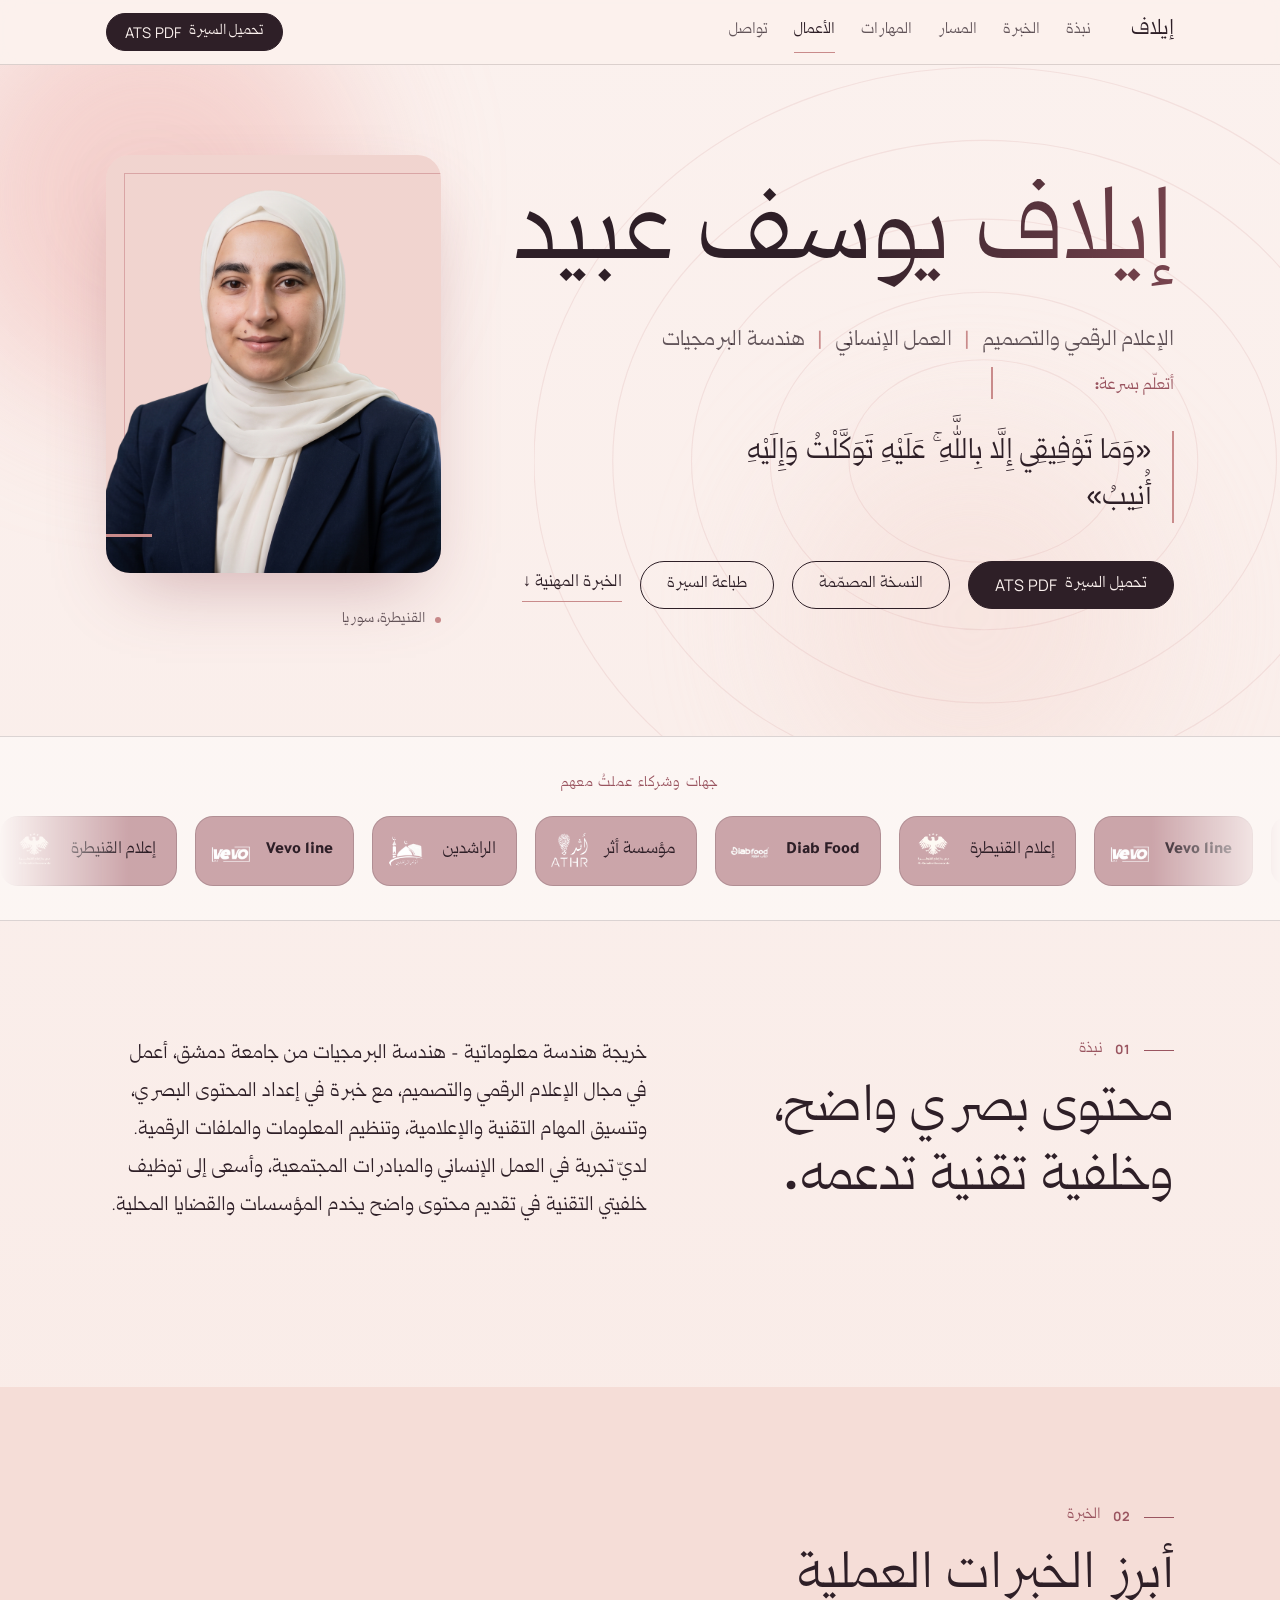
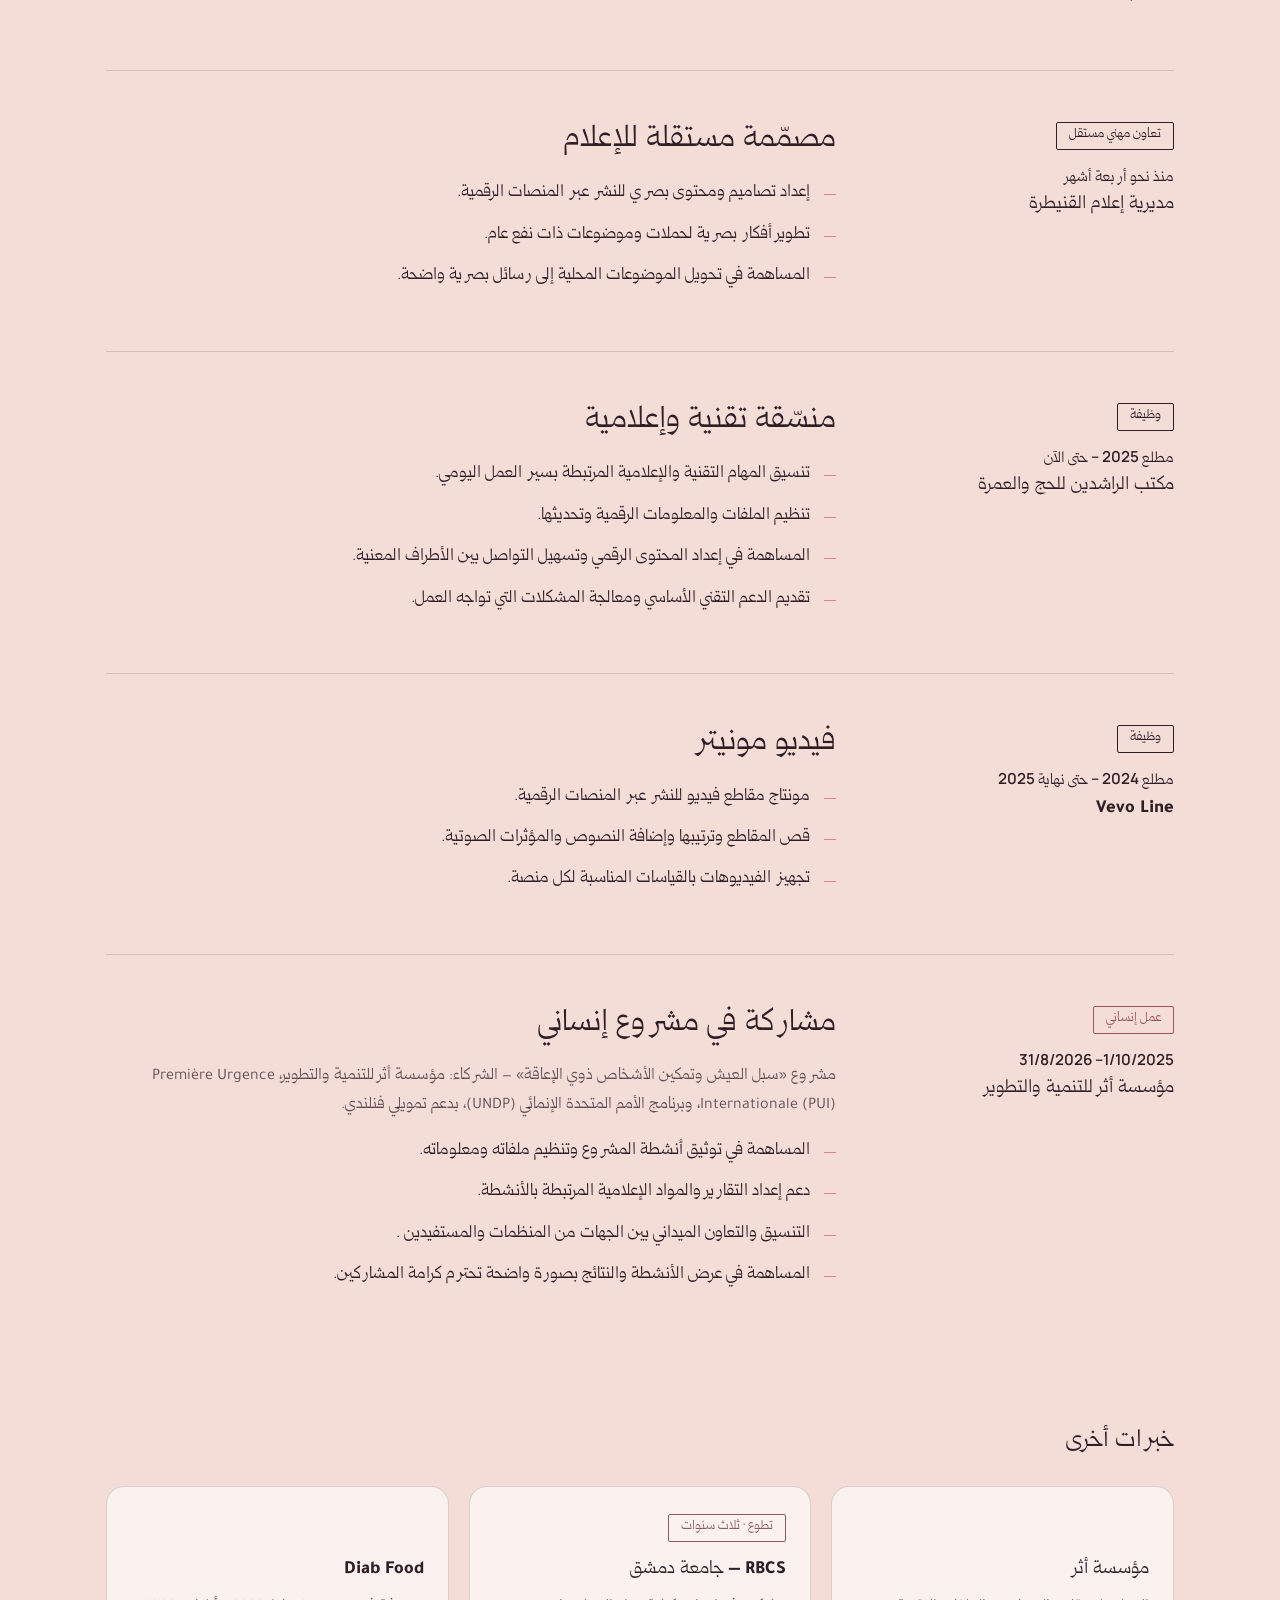
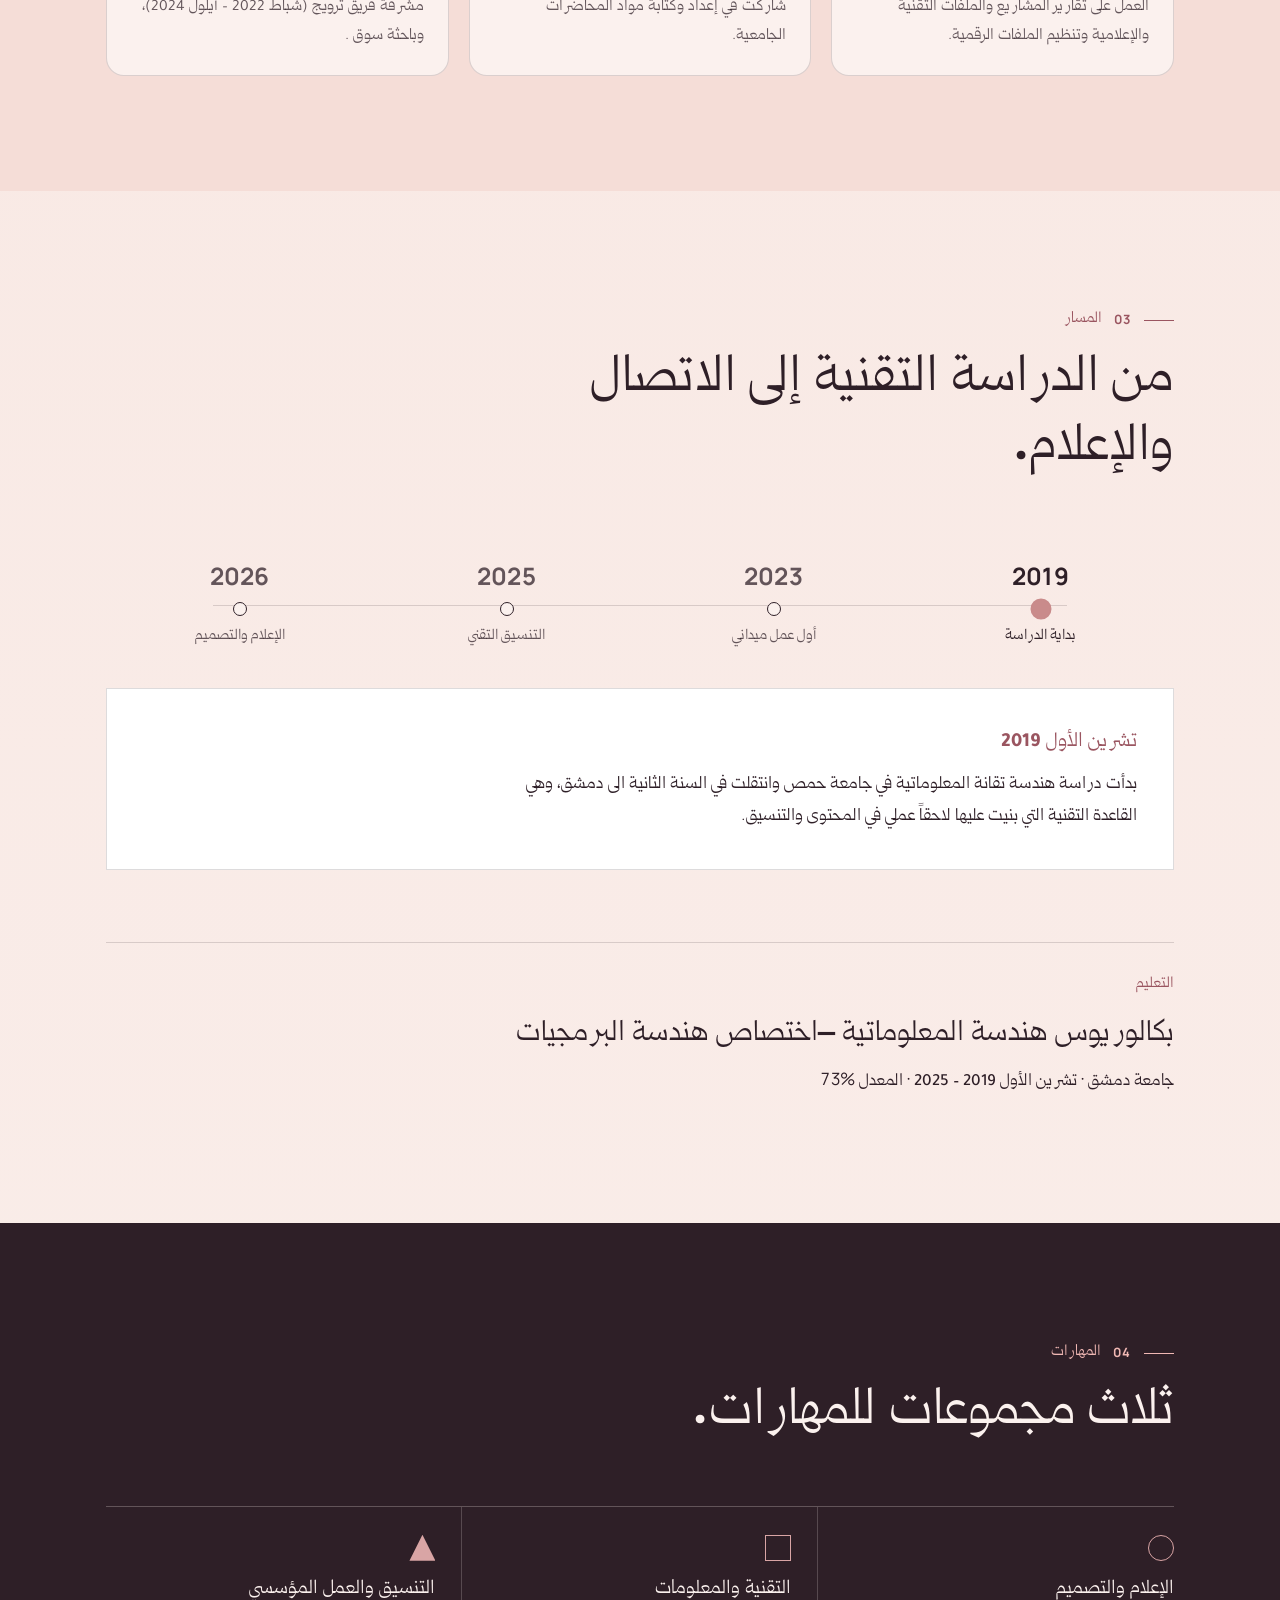
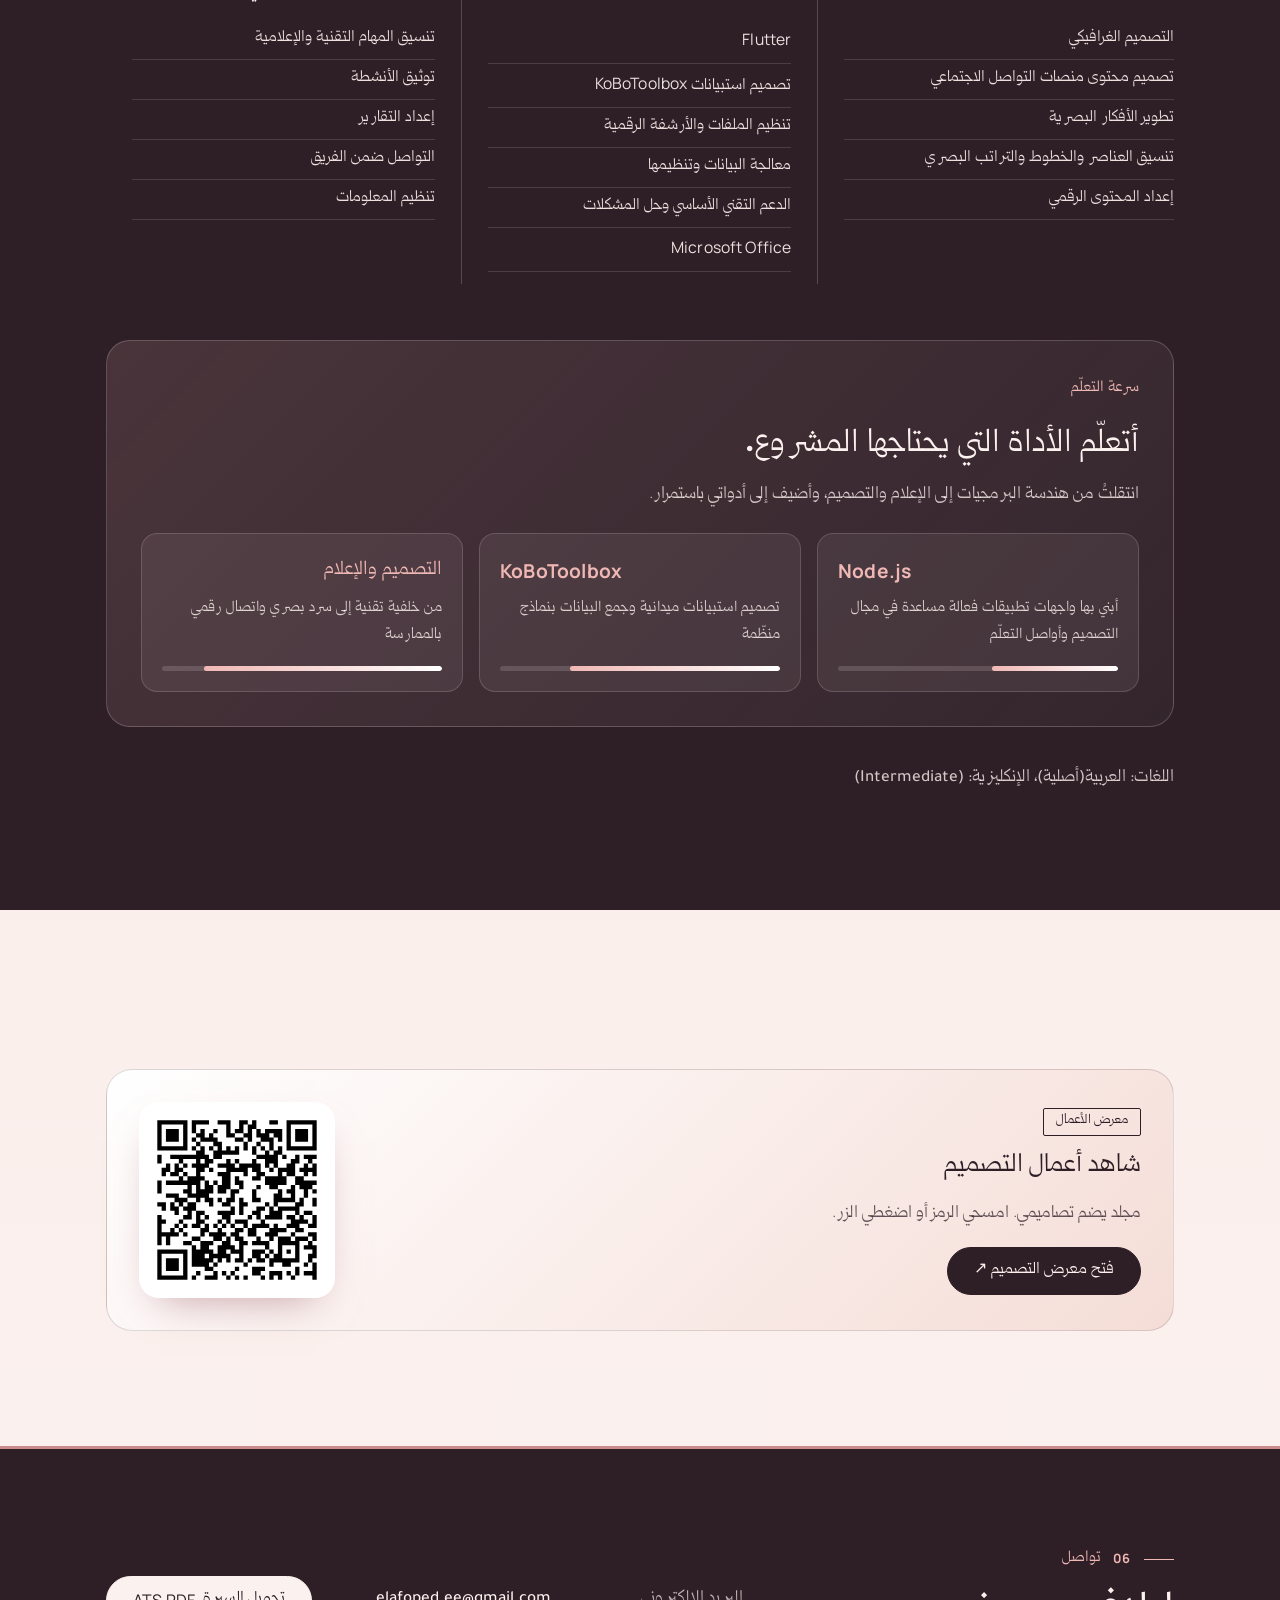
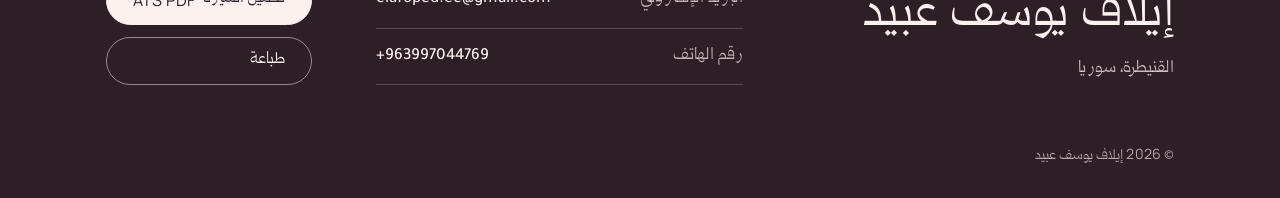
==== commit f1d93453: "Add files via upload" ====
--- a/index.html
+++ b/index.html
@@ -72,7 +72,6 @@
         <figure class="portrait" data-reveal>
           <div class="portrait__frame">
             <div class="portrait__ph" aria-hidden="true">
-              <span class="verify"> الشخصية  <br><small class="latin">assets/portrait.jpg</small></span>
             </div>
             <img src="assets/portrait.jpg" alt="إيلاف يوسف عبيد" width="800" height="1000" onerror="this.remove()">
           </div>
@@ -359,7 +358,7 @@
       </div>
       <ul class="contacts">
         <li><span>البريد الإلكتروني</span><b class="verify">elafoped.ee@gmail.com</b></li>
-        <li><span>+963997044769</span><b class="verify" dir="ltr">[أضف رقم الهاتف]</b></li>
+        <li><span>رقم الهاتف</span><b class="verify" dir="ltr">+963997044769</b></li>
       </ul>
       <div class="footer__actions">
         <a class="btn btn--light" href="elaf-yousf-obeid-cv-ATS.pdf" download>تحميل السيرة <span class="latin">ATS
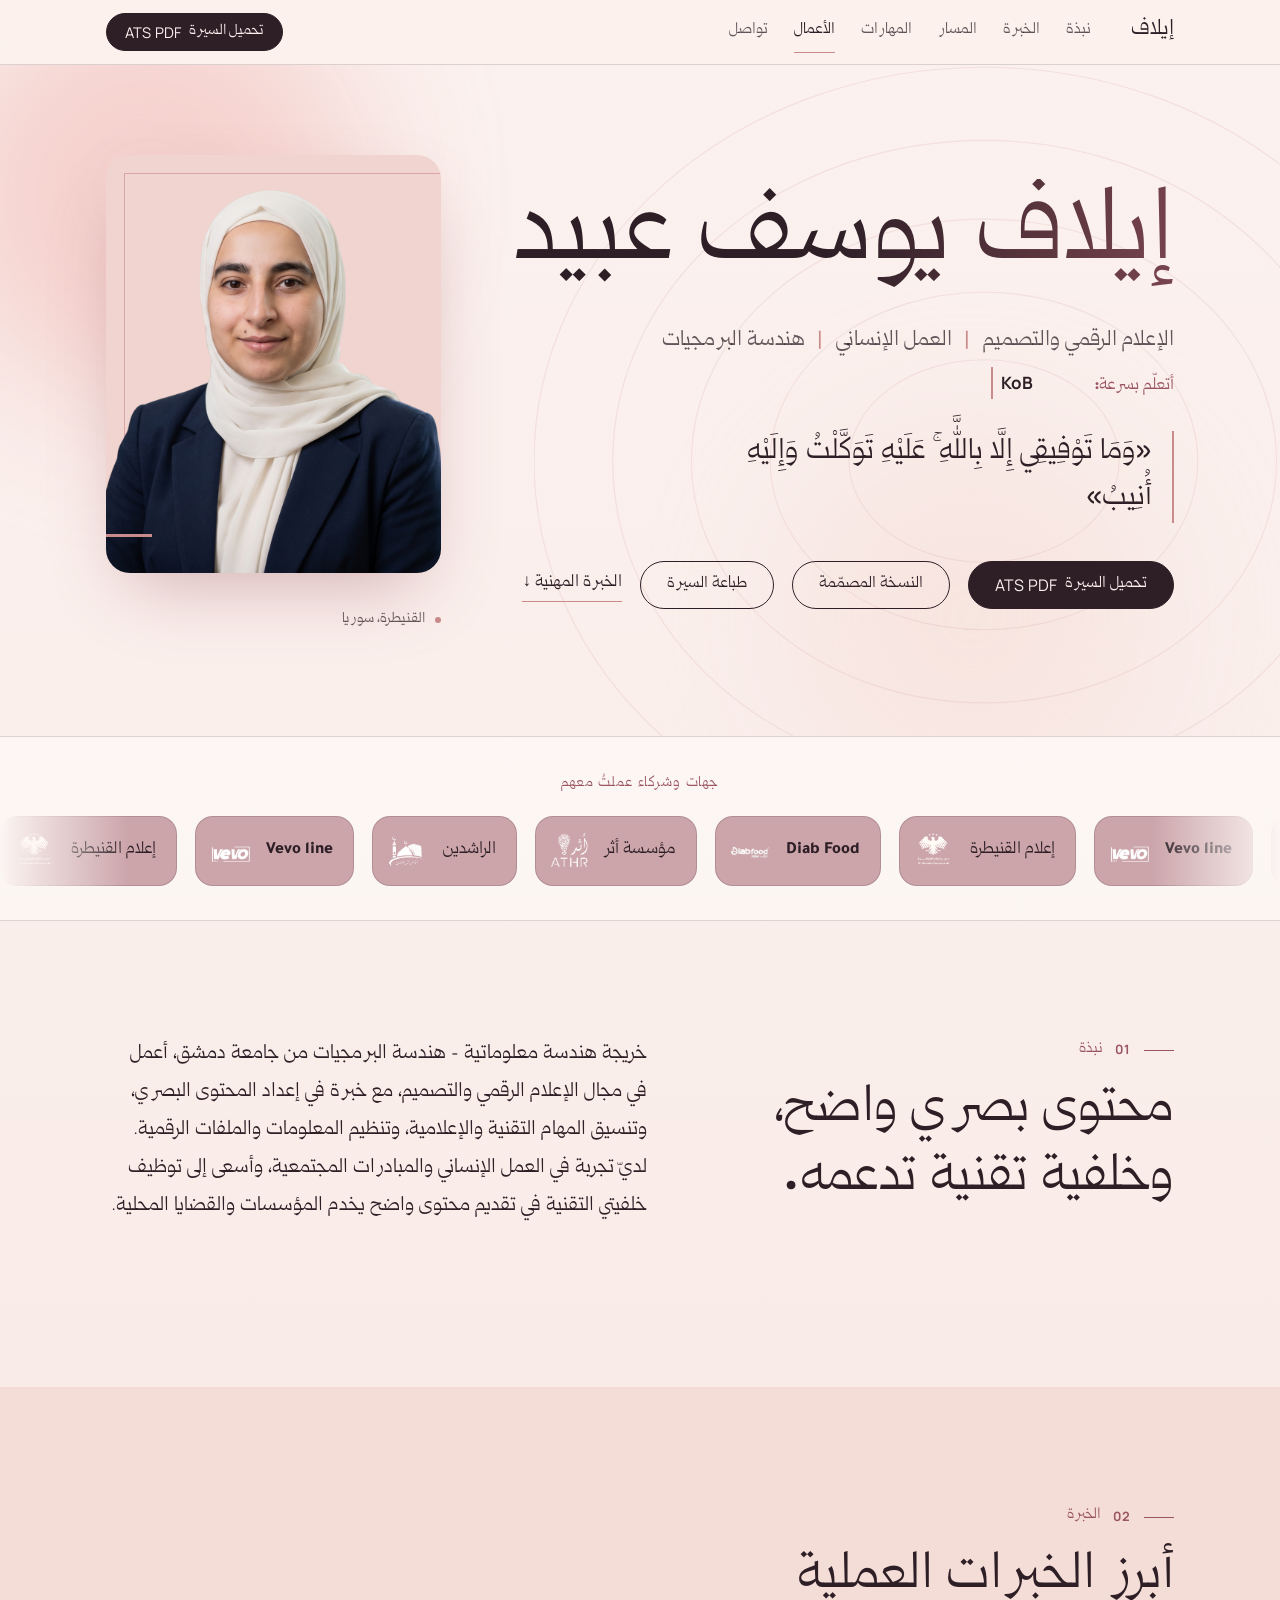
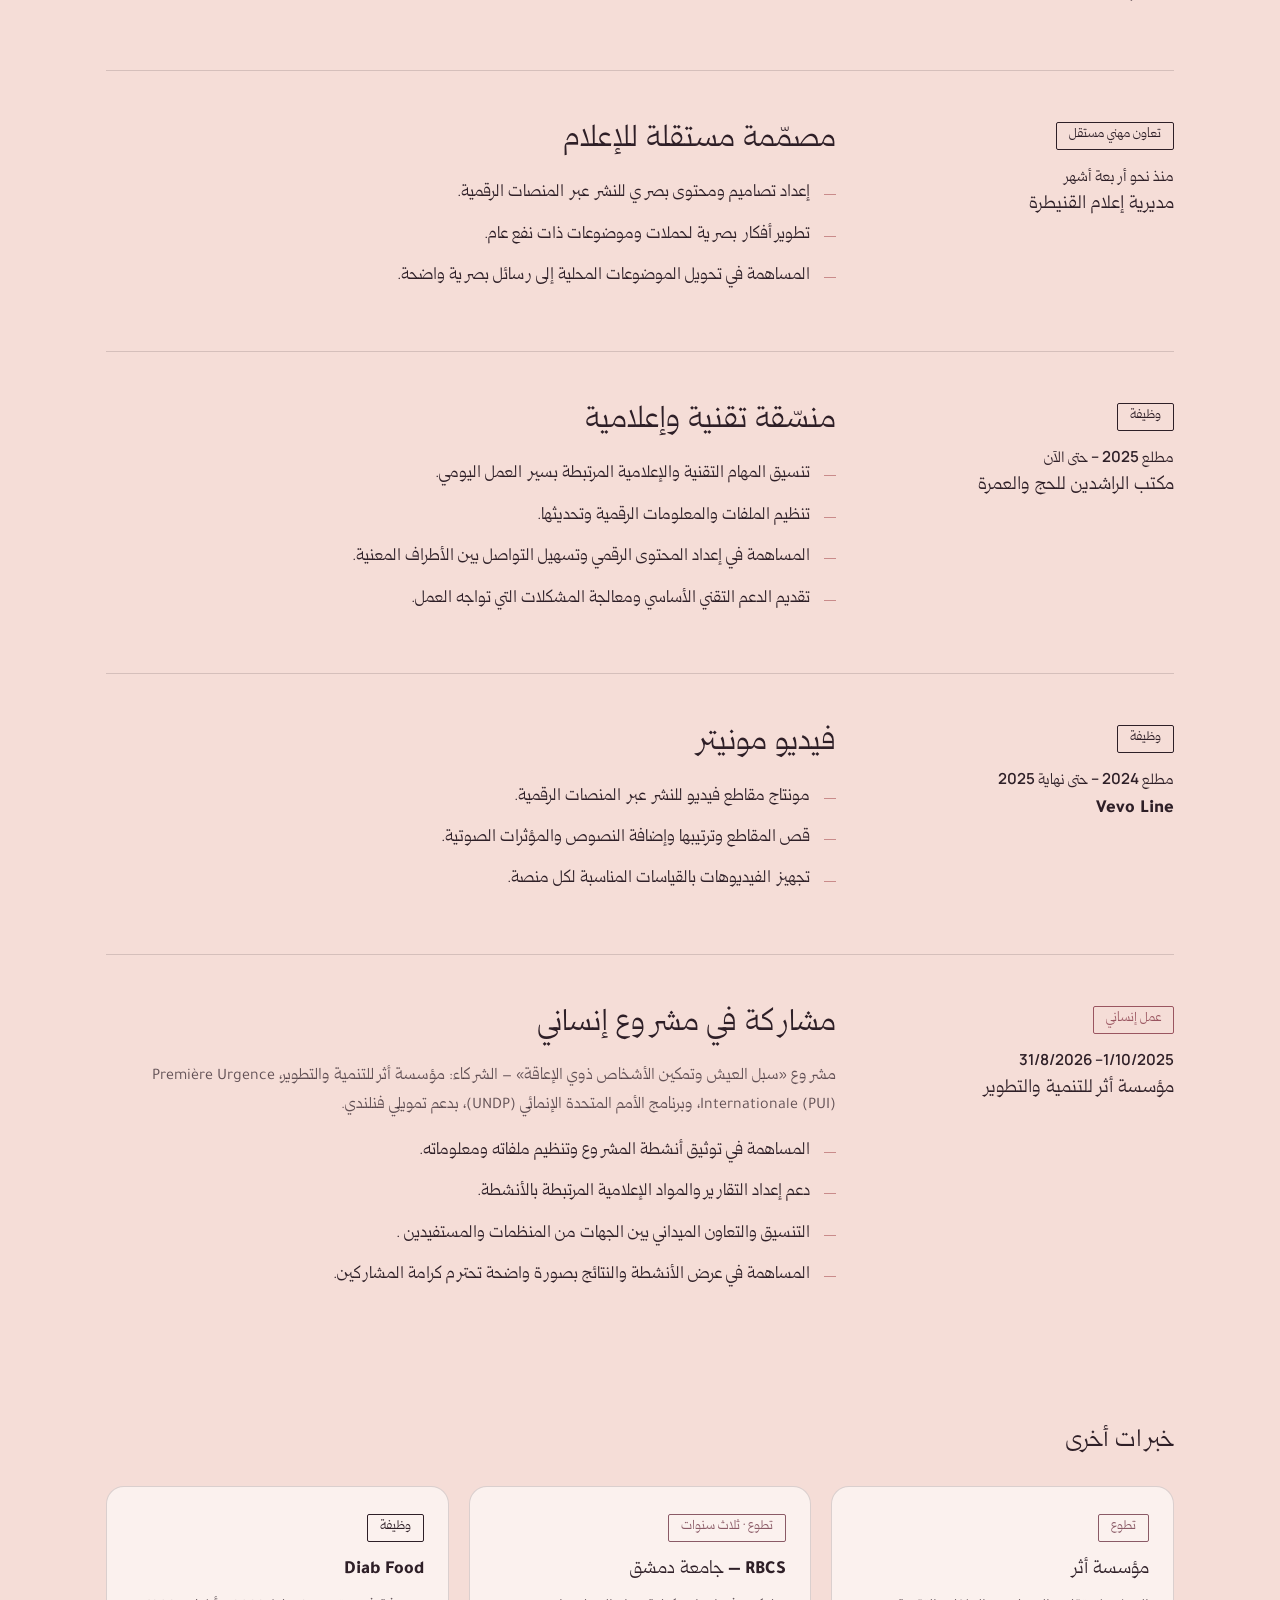
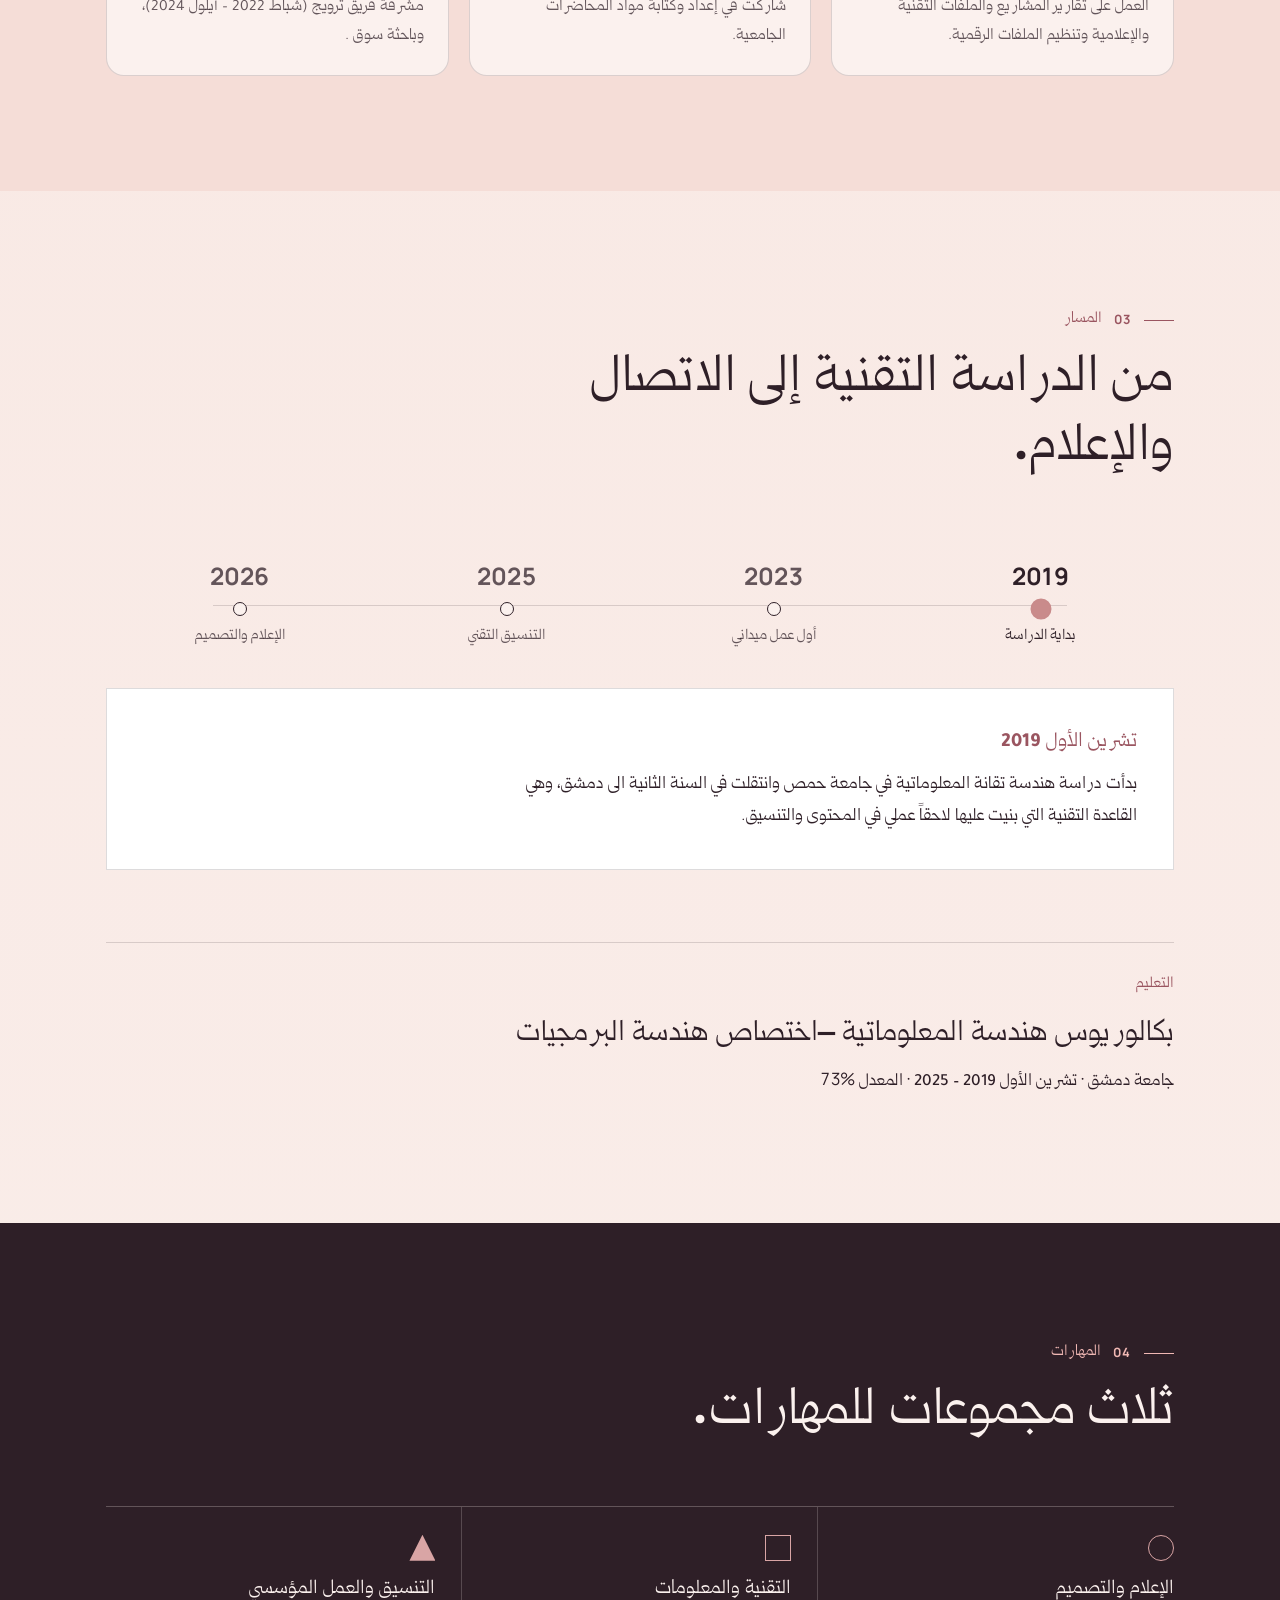
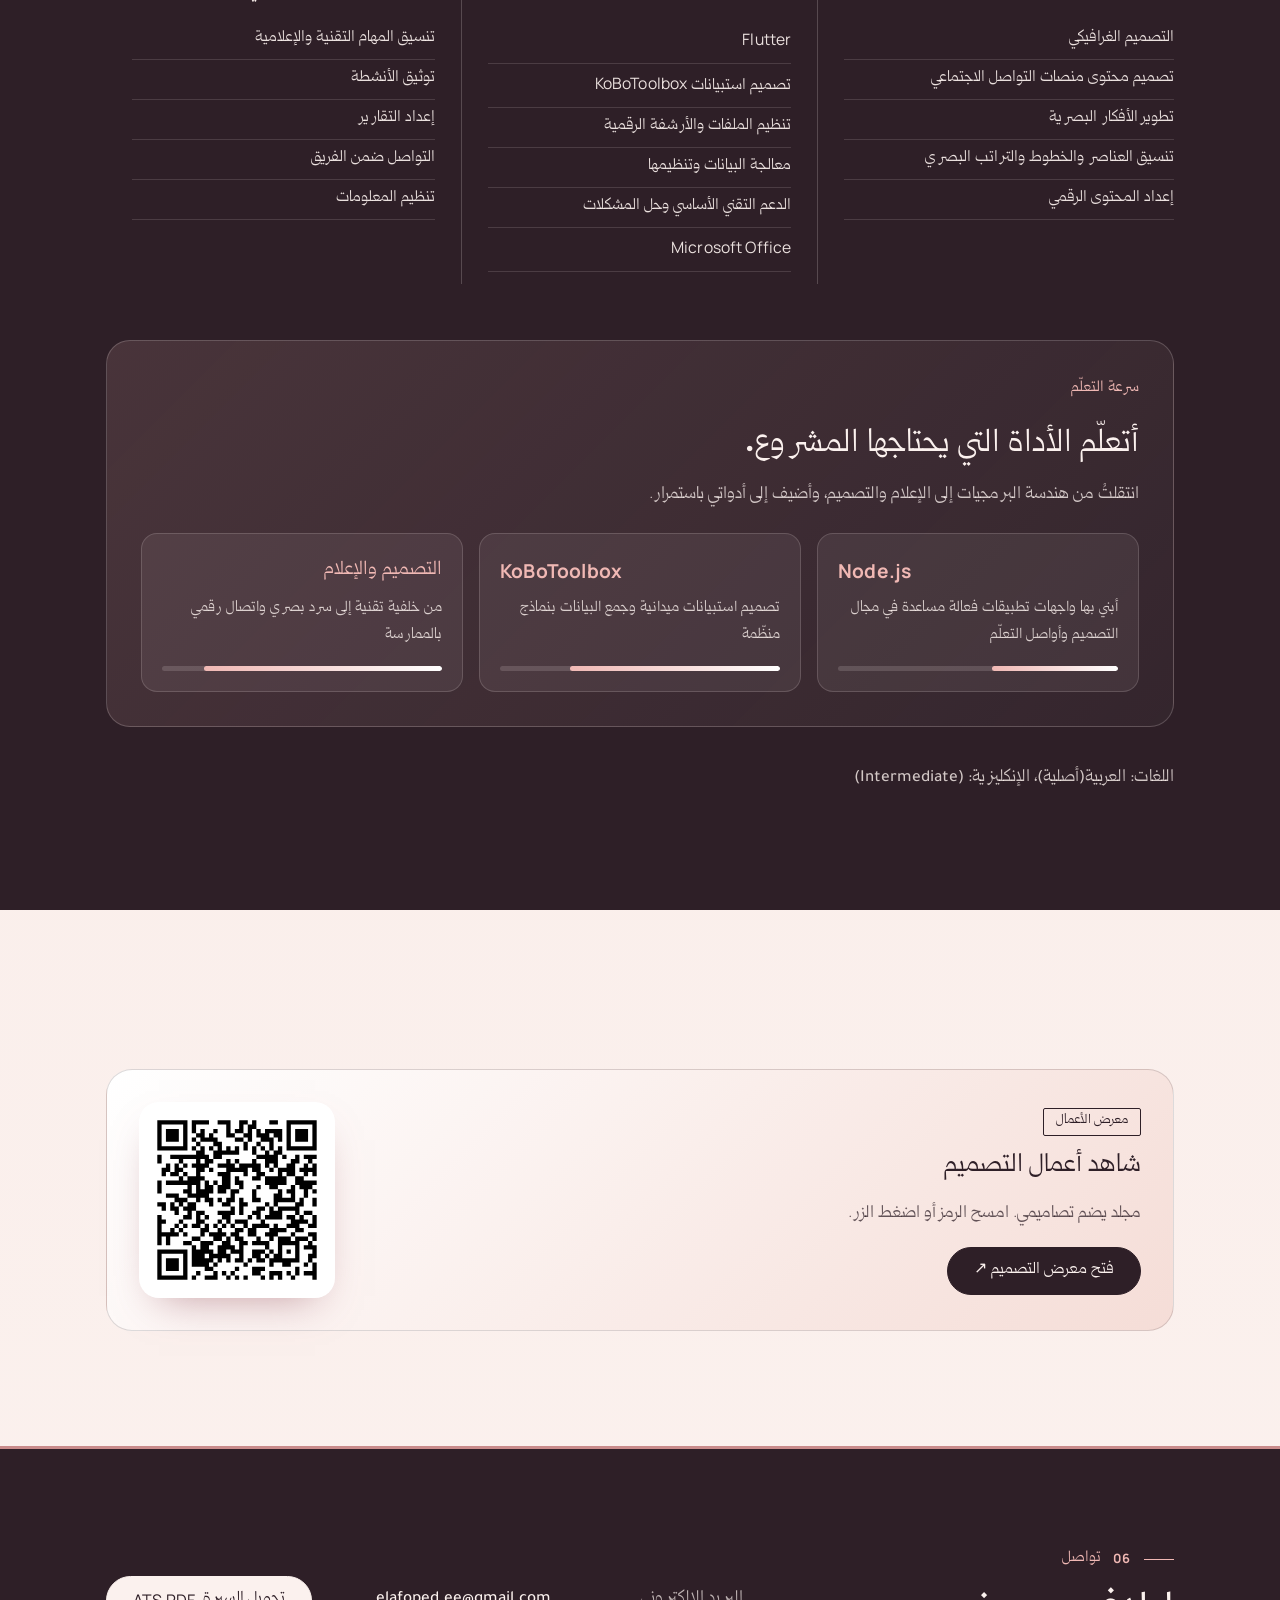
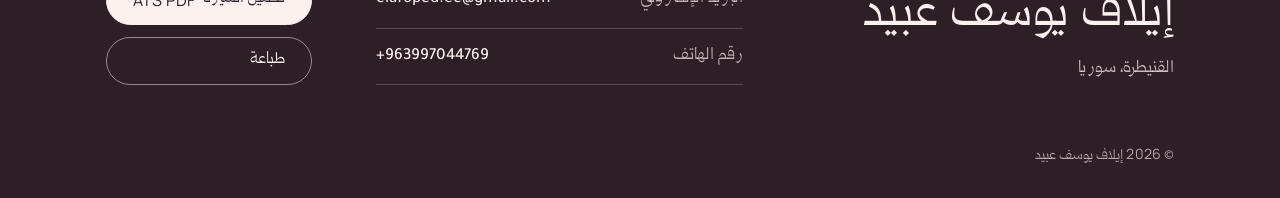
==== commit b6c72d04: "Correct Arabic text in index.html" ====
--- a/index.html
+++ b/index.html
@@ -336,7 +336,7 @@
         <aside class="port" data-reveal>
           <div class="port__txt"><span class="tag tag--pro">معرض الأعمال</span>
             <h3>شاهد أعمال التصميم </h3>
-            <p>مجلد يضم تصاميمي. امسحي الرمز أو اضغطي الزر.</p>
+            <p>مجلد يضم تصاميمي. امسح الرمز أو اضغط الزر.</p>
             <a class="btn" href="https://drive.google.com/drive/folders/12mAwkRwQ0FwnwwYz8xMDBKlGMuOega3Y"
               target="_blank" rel="noopener">فتح معرض التصميم ↗</a>
           </div>
@@ -375,4 +375,4 @@
   <script src="js/fx.js"></script>
 </body>
 
-</html>+</html>
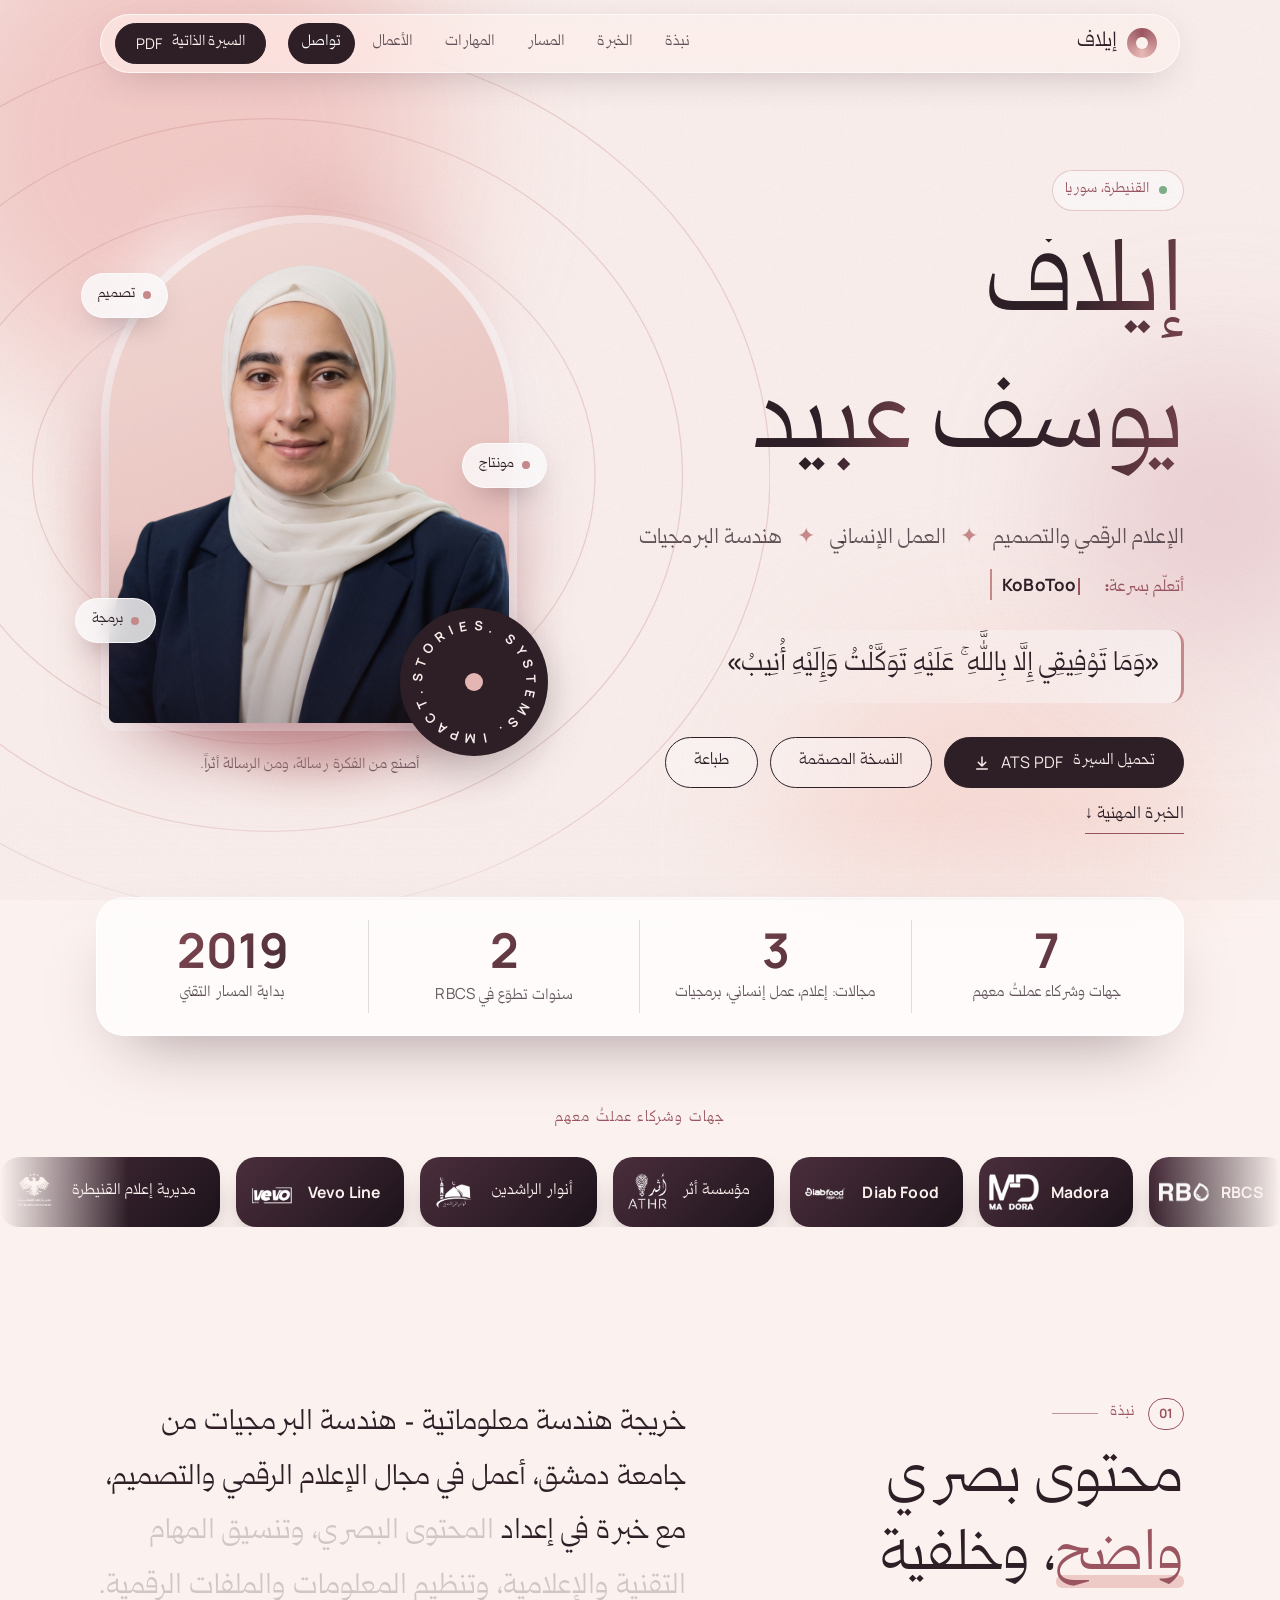
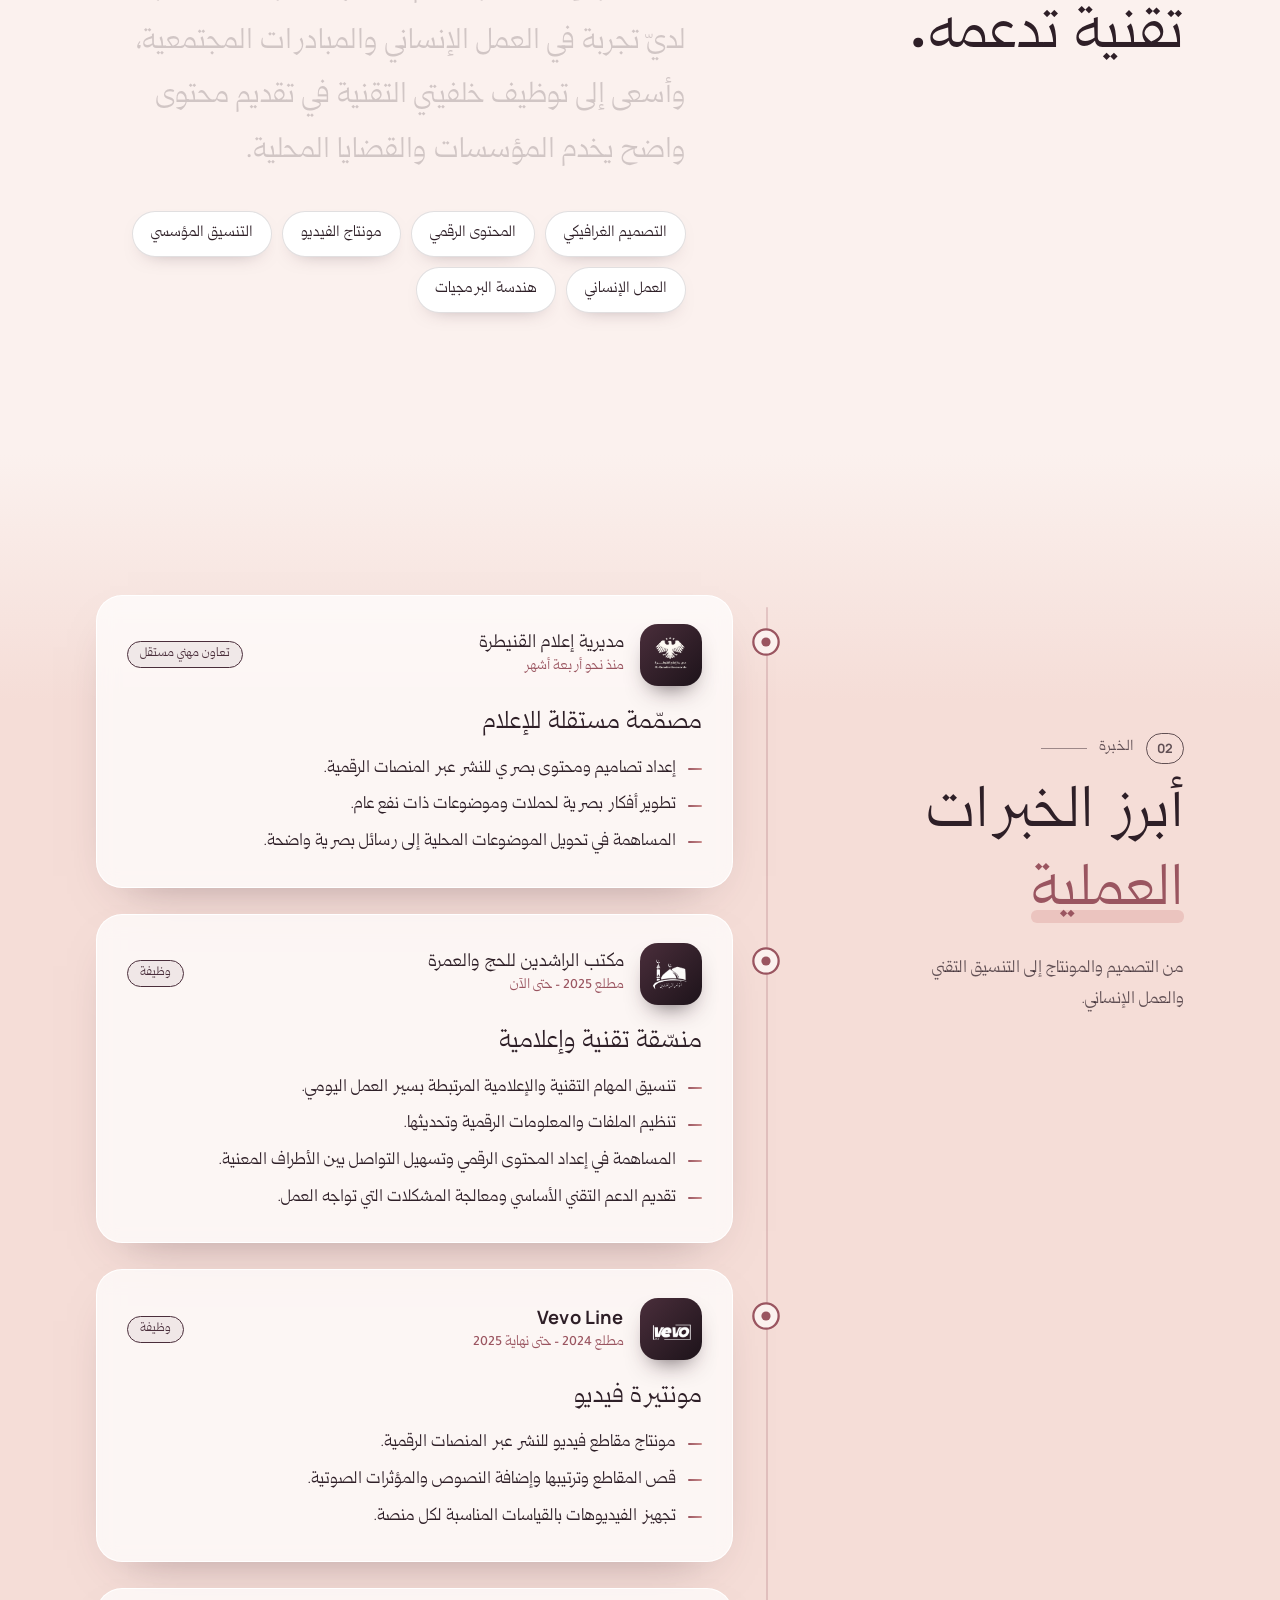
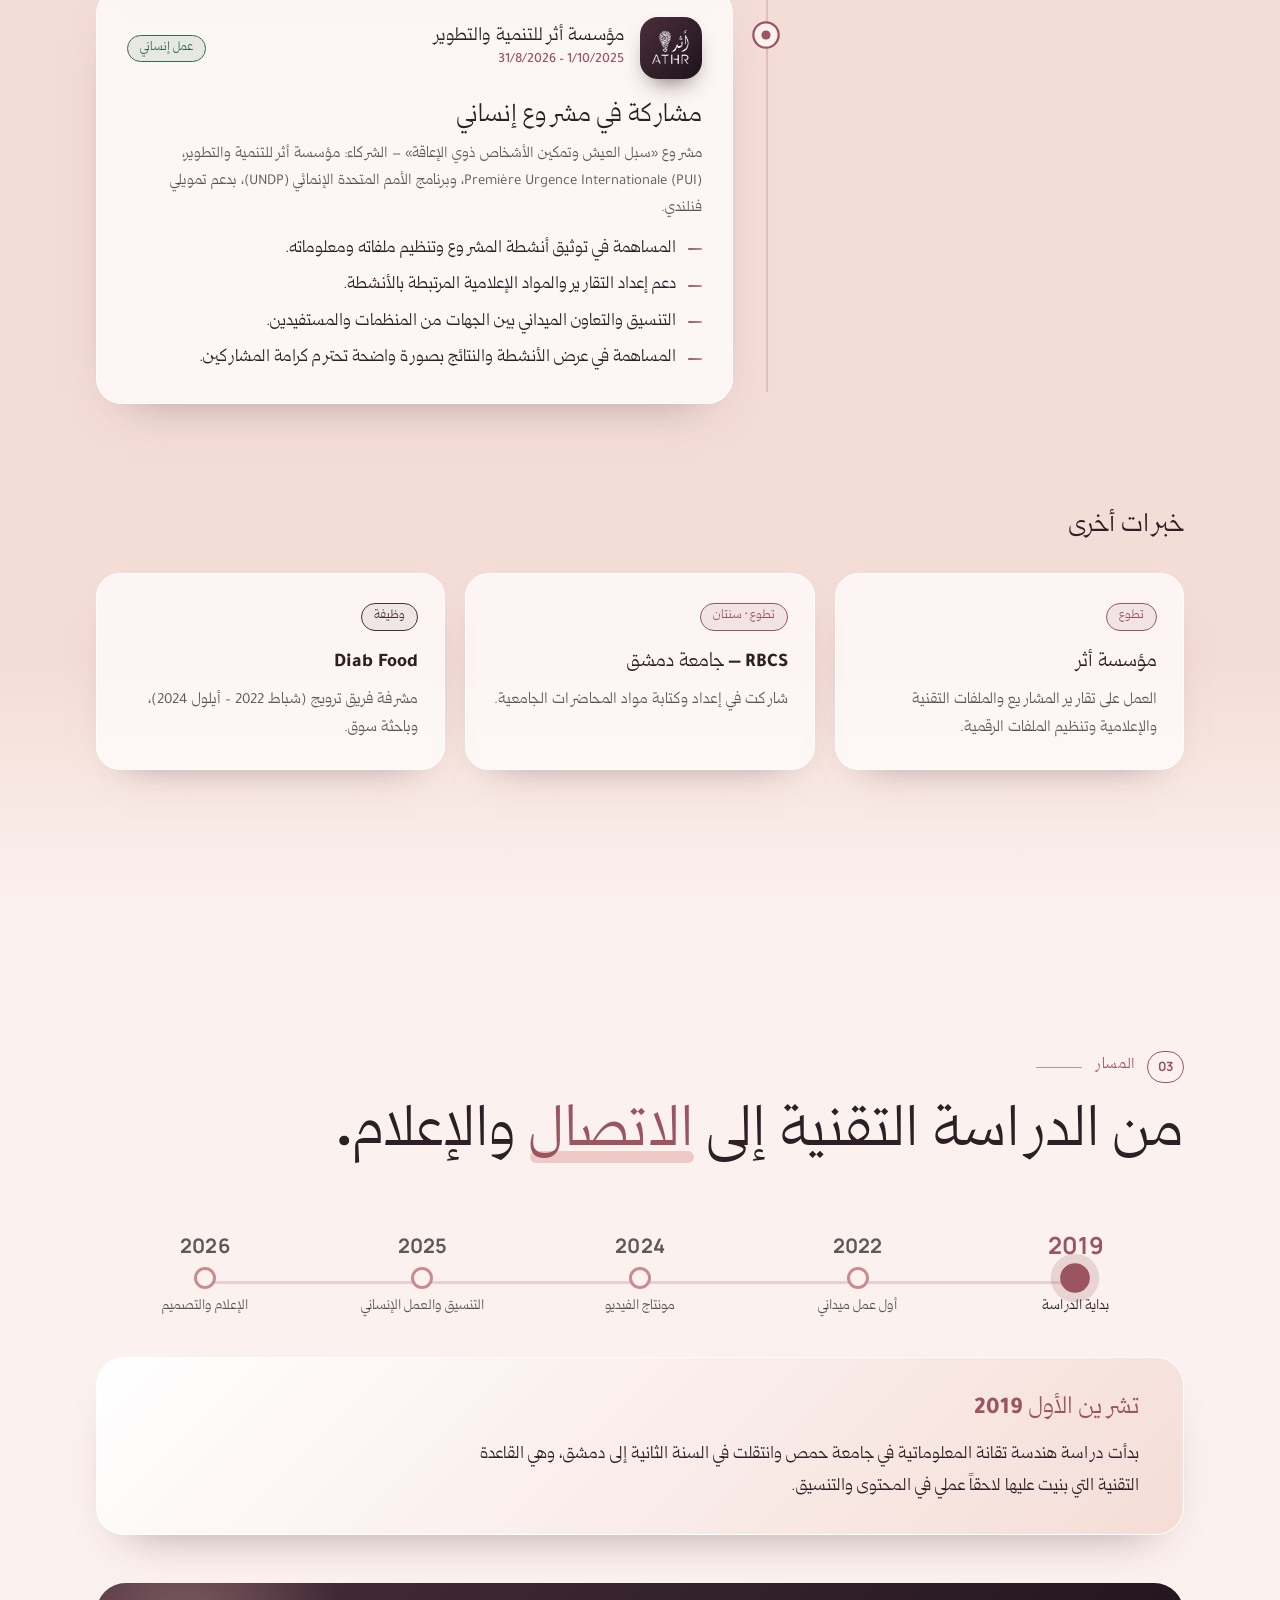
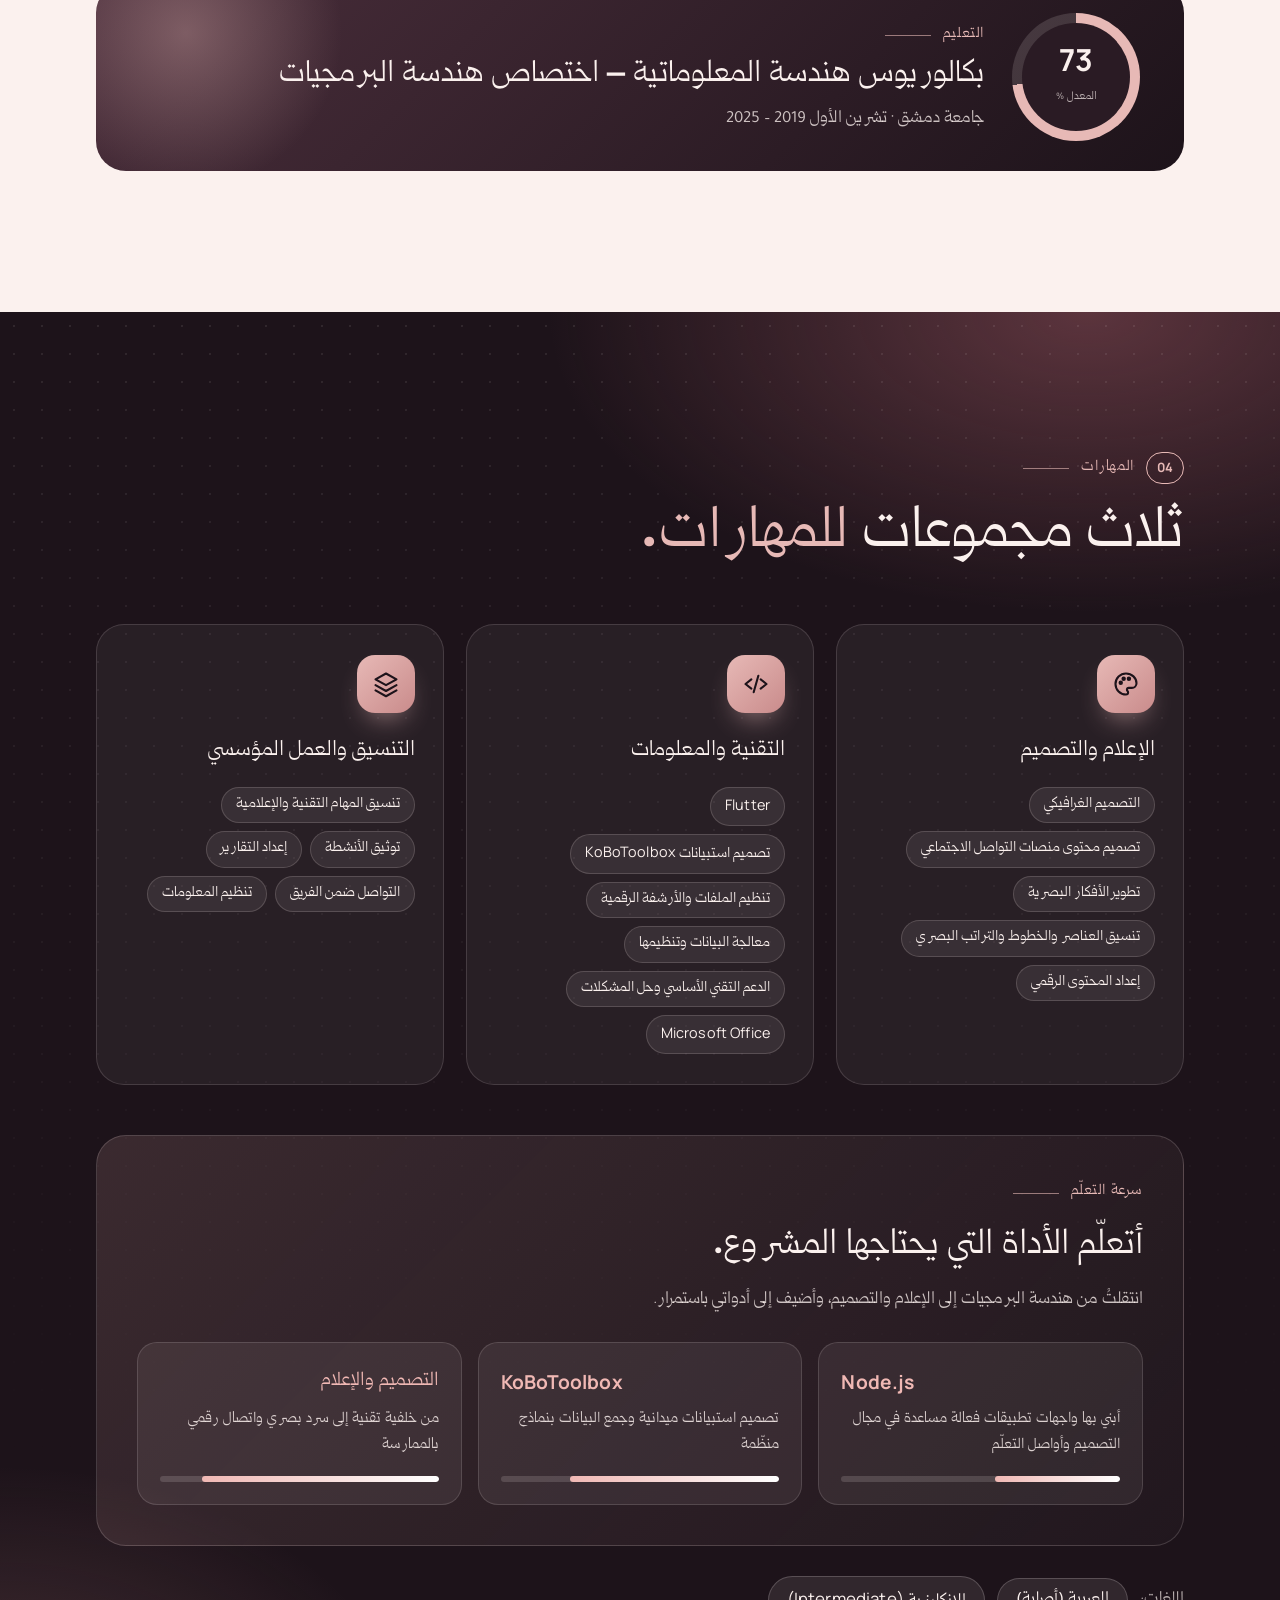
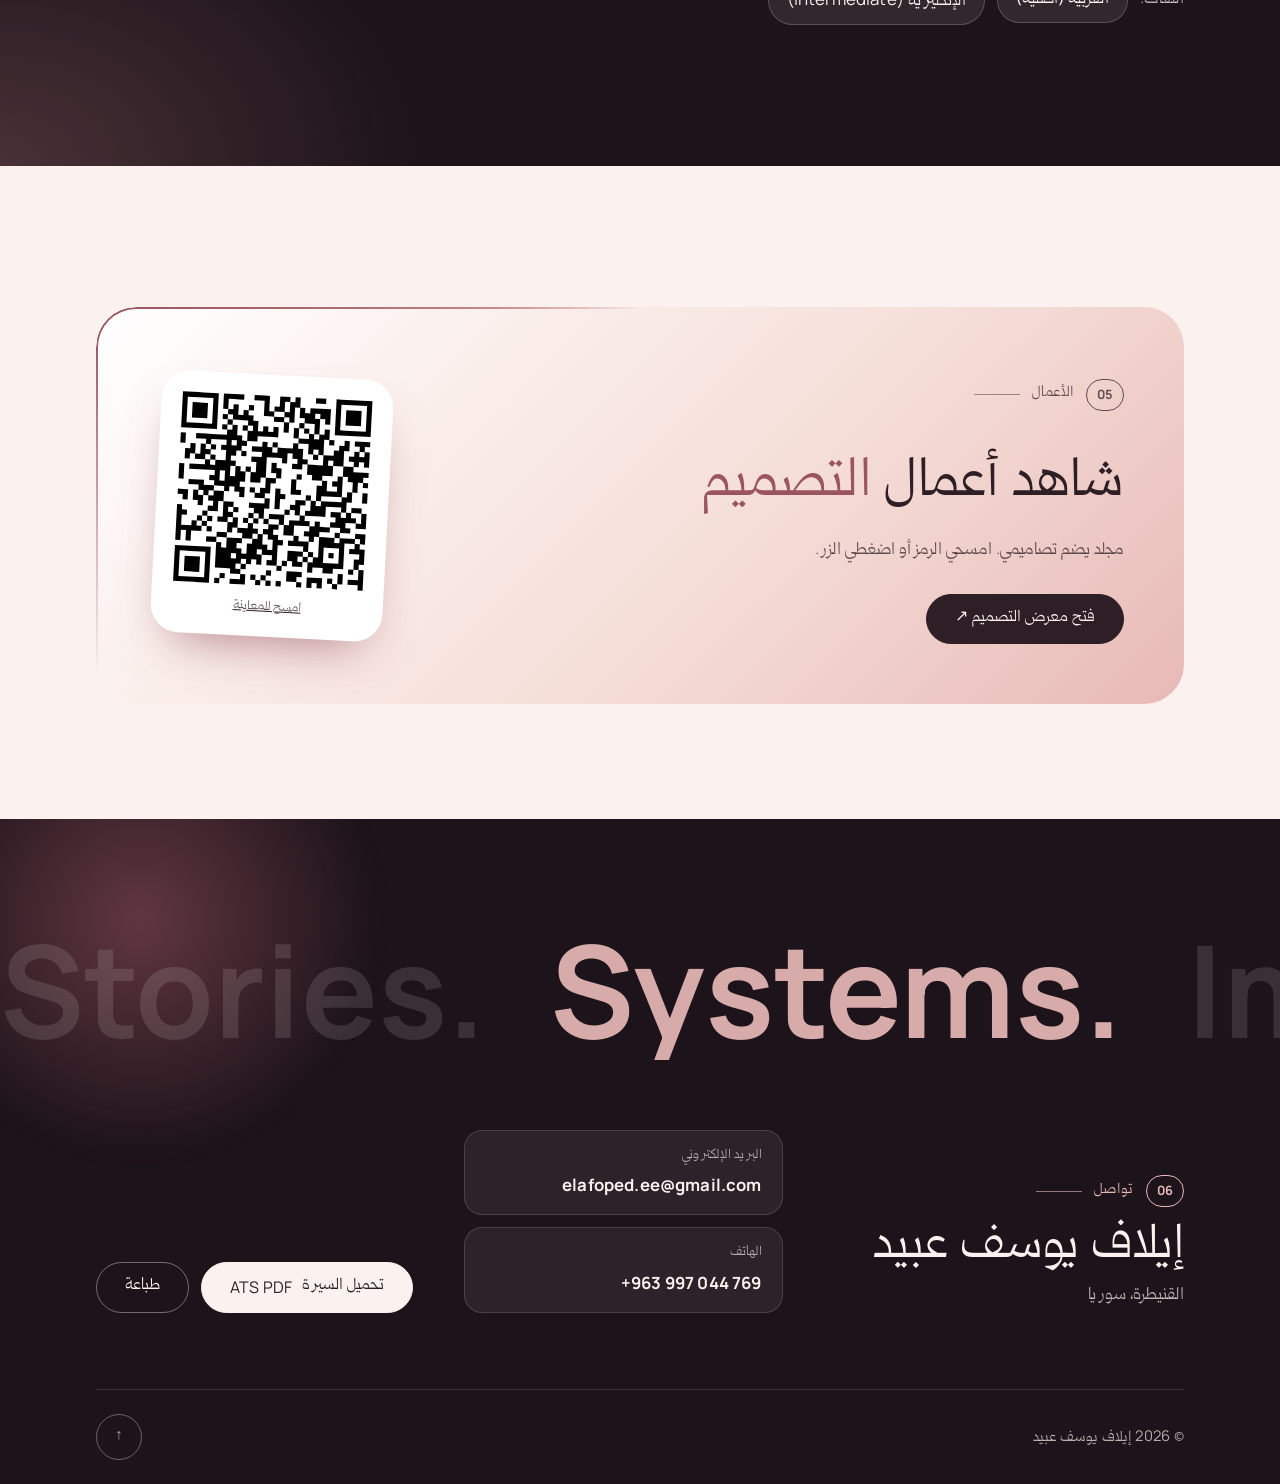
==== commit 4890428b: "Add files via upload" ====
--- a/index.html
+++ b/index.html
@@ -6,12 +6,14 @@
   <meta name="viewport" content="width=device-width, initial-scale=1">
   <title>إيلاف يوسف عبيد — الإعلام الرقمي والتصميم</title>
   <meta name="description"
-    content="إيلاف يوسف عبيد — الإعلام الرقمي والتصميم، الاتصال المؤسسي، هندسة البرمجيات وبرمجة التطبيقات. القنيطرة، سوريا.">
+    content="إيلاف يوسف عبيد — الإعلام الرقمي والتصميم، العمل الإنساني، هندسة البرمجيات. القنيطرة، سوريا.">
   <meta name="theme-color" content="#FBF1EE">
+  <meta property="og:title" content="إيلاف يوسف عبيد — الإعلام الرقمي والتصميم">
+  <meta property="og:description" content="Stories. Systems. Impact.">
+  <meta property="og:image" content="assets/portrait.jpg">
   <script>document.documentElement.classList.add('js')</script>
   <link rel="stylesheet" href="css/fonts.css">
-  <link rel="stylesheet" href="css/style.css">
-  <link rel="stylesheet" href="css/theme.css">
+  <link rel="stylesheet" href="css/site.css">
 </head>
 
 <body>
@@ -20,8 +22,8 @@
   <a class="skip" href="#main">انتقل إلى المحتوى</a>
 
   <header class="nav" id="top">
-    <div class="wrap nav__in">
-      <a class="nav__brand" href="#hero" aria-label="إيلاف يوسف عبيد — الرئيسية">إيلاف</a>
+    <div class="nav__in">
+      <a class="nav__brand" href="#hero" aria-label="إيلاف يوسف عبيد — الرئيسية"><i aria-hidden="true"></i>إيلاف</a>
       <button class="nav__toggle" type="button" aria-expanded="false" aria-controls="menu"><span
           class="sr">القائمة</span><i aria-hidden="true"></i></button>
       <nav id="menu" class="nav__menu" aria-label="التنقل الرئيسي">
@@ -33,8 +35,7 @@
         <a href="#contact">تواصل</a>
       </nav>
       <div class="nav__actions">
-        <a class="btn btn--sm" href="elaf-yousf-obeid-cv-ATS.pdf" download>تحميل السيرة <span class="latin">ATS
-            PDF</span></a>
+        <a class="btn btn--sm" href="elaf-yousf-obeid-cv-ATS.pdf" download>السيرة الذاتية <span class="latin">PDF</span></a>
       </div>
     </div>
   </header>
@@ -43,7 +44,10 @@
 
     <!-- HERO -->
     <section class="hero" id="hero" aria-labelledby="name">
-      <svg class="hero__bg" viewBox="0 0 800 800" aria-hidden="true" focusable="false">
+      <span class="blob blob--1" aria-hidden="true" data-par="0.12"></span>
+      <span class="blob blob--2" aria-hidden="true" data-par="-0.08"></span>
+      <span class="blob blob--3" aria-hidden="true" data-par="0.16"></span>
+      <svg class="hero__rings" viewBox="0 0 800 800" aria-hidden="true" focusable="false">
         <g fill="none" stroke="currentColor" stroke-width="1">
           <ellipse cx="400" cy="400" rx="120" ry="90" />
           <ellipse cx="400" cy="400" rx="190" ry="150" />
@@ -52,144 +56,175 @@
           <ellipse cx="400" cy="400" rx="400" ry="350" />
         </g>
       </svg>
+
       <div class="wrap hero__grid">
         <div class="hero__text">
-          <h1 class="hero__name" id="name" data-reveal>إيلاف يوسف عبيد</h1>
-          <p class="hero__headline" data-reveal>الإعلام الرقمي والتصميم <span class="sep" aria-hidden="true">|</span>
-            العمل الإنساني  <span class="sep" aria-hidden="true">|</span>  هندسة البرمجيات  </p>
+          <p class="eyebrow" data-reveal>القنيطرة، سوريا</p>
+          <h1 class="hero__name" id="name" aria-label="إيلاف يوسف عبيد">إيلاف يوسف عبيد</h1>
+          <p class="hero__headline" data-reveal>الإعلام الرقمي والتصميم <span class="sep" aria-hidden="true">✦</span>
+            العمل الإنساني <span class="sep" aria-hidden="true">✦</span> هندسة البرمجيات</p>
           <p class="hero__rotor" data-reveal><span>أتعلّم بسرعة:</span> <b class="latin" id="rotor">Flutter</b></p>
           <p class="hero__statement" data-reveal>«وَمَا تَوْفِيقِي إِلَّا بِاللَّهِ ۚ عَلَيْهِ تَوَكَّلْتُ وَإِلَيْهِ أُنِيبُ»</p>
 
           <div class="hero__cta" data-reveal>
-            <a class="btn" href="elaf-yousf-obeid-cv-ATS.pdf" download>تحميل السيرة <span class="latin">ATS
-                PDF</span></a>
+            <a class="btn" href="elaf-yousf-obeid-cv-ATS.pdf" download>تحميل السيرة <span class="latin">ATS PDF</span>
+              <svg viewBox="0 0 24 24" fill="none" stroke="currentColor" stroke-width="2" stroke-linecap="round"
+                stroke-linejoin="round" aria-hidden="true">
+                <path d="M12 4v12m0 0-5-5m5 5 5-5M5 20h14" />
+              </svg></a>
             <a class="btn btn--ghost" href="elaf-yousf-obeid-cv.pdf" download>النسخة المصمّمة</a>
-            <a class="btn btn--ghost" href="cv-print.html" target="_blank" rel="noopener" data-print>طباعة السيرة</a>
+            <a class="btn btn--ghost" href="cv-print.html" target="_blank" rel="noopener" data-print>طباعة</a>
             <a class="link" href="#experience">الخبرة المهنية ↓</a>
           </div>
         </div>
 
         <figure class="portrait" data-reveal>
-          <div class="portrait__frame">
-            <div class="portrait__ph" aria-hidden="true">
-            </div>
-            <img src="assets/portrait.jpg" alt="إيلاف يوسف عبيد" width="800" height="1000" onerror="this.remove()">
-          </div>
-          <figcaption>القنيطرة، سوريا</figcaption>
+          <div class="portrait__stage">
+            <div class="portrait__halo" aria-hidden="true"></div>
+            <div class="portrait__frame">
+              <img src="assets/portrait.jpg" alt="إيلاف يوسف عبيد" width="800" height="1000" fetchpriority="high">
+            </div>
+            <svg class="portrait__ring" viewBox="0 0 150 150" aria-hidden="true">
+              <circle class="disc" cx="75" cy="75" r="74" />
+              <defs><path id="rp" d="M75 75 m-52 0 a52 52 0 1 1 104 0 a52 52 0 1 1 -104 0" /></defs>
+              <g class="spin">
+                <text><textPath href="#rp" startOffset="0" textLength="318" lengthAdjust="spacing">STORIES. SYSTEMS. IMPACT. </textPath></text>
+              </g>
+              <circle class="dot" cx="75" cy="75" r="9" />
+            </svg>
+            <span class="chip-f chip-f--1"><i></i>تصميم</span>
+            <span class="chip-f chip-f--2"><i></i>مونتاج</span>
+            <span class="chip-f chip-f--3"><i></i>برمجة</span>
+          </div>
+          <figcaption>أصنع من الفكرة رسالة، ومن الرسالة أثراً.</figcaption>
         </figure>
       </div>
     </section>
+
+    <!-- STATS -->
+    <div class="wrap stats">
+      <div class="stats__in" data-reveal>
+        <div class="stat"><b data-count="7">0</b><span>جهات وشركاء عملتُ معهم</span></div>
+        <div class="stat"><b data-count="3">0</b><span>مجالات: إعلام، عمل إنساني، برمجيات</span></div>
+        <div class="stat"><b data-count="2">0</b><span>سنوات تطوّع في <span class="latin">RBCS</span></span></div>
+        <div class="stat"><b data-count="2019">0</b><span>بداية المسار التقني</span></div>
+      </div>
+    </div>
 
     <section class="logos" aria-label="جهات عملتُ معها">
       <p class="logos__t">جهات وشركاء عملتُ معهم</p>
       <div class="marquee">
         <ul class="marquee__track">
-          <li><img src="assets/logos/media-qunaytra.png" alt="إعلام القنيطرة" width="64" height="64"
-              loading="lazy"><span>إعلام القنيطرة</span></li>
-              <li><img src="assets/logos/vevoline.png" alt="vevo line" width="64" height="64"
-              loading="lazy"><span>Vevo line </span></li>
-          <li><img src="assets/logos/alrashidin.png" alt="الراشدين" width="64" height="64"
-              loading="lazy"><span>الراشدين</span></li>
-          <li><img src="assets/logos/athr.png" alt="مؤسسة أثر" width="64" height="64" loading="lazy"><span>مؤسسة
-              أثر</span></li>
-          <li><img src="assets/logos/diab-food.png" alt="Diab Food" width="64" height="64" loading="lazy"><span>Diab
-              Food</span></li>
+          <li><img src="assets/logos/media-qunaytra.png" alt="" width="64" height="64" loading="lazy"><span>مديرية إعلام القنيطرة</span></li>
+          <li><img src="assets/logos/vevoline.png" alt="" width="64" height="64" loading="lazy"><span class="latin">Vevo Line</span></li>
+          <li><img src="assets/logos/alrashidin.png" alt="" width="64" height="64" loading="lazy"><span>أنوار الراشدين</span></li>
+          <li><img src="assets/logos/athr.png" alt="" width="64" height="64" loading="lazy"><span>مؤسسة أثر</span></li>
+          <li><img src="assets/logos/diab-food.png" alt="" width="64" height="64" loading="lazy"><span class="latin">Diab Food</span></li>
+          <li><img src="assets/logos/madora.png" alt="" width="64" height="64" loading="lazy"><span class="latin">Madora</span></li>
+          <li><img src="assets/logos/rbcs.png" alt="" width="64" height="64" loading="lazy"><span class="latin">RBCS</span></li>
         </ul>
       </div>
     </section>
 
     <!-- ABOUT -->
     <section class="section" id="about" aria-labelledby="about-h">
-      <div class="wrap grid2">
+      <div class="wrap about">
         <div>
           <p class="kicker" data-reveal><span class="num latin">01</span> نبذة</p>
-          <h2 id="about-h" class="h2" data-reveal>محتوى بصري واضح، وخلفية تقنية تدعمه.</h2>
-        </div>
-        <div class="prose" data-reveal>
-          <p>خريجة هندسة معلوماتية  – هندسة البرمجيات من جامعة دمشق، أعمل في مجال الإعلام الرقمي والتصميم، مع خبرة
-            في إعداد المحتوى البصري، وتنسيق المهام التقنية والإعلامية، وتنظيم المعلومات والملفات الرقمية. لديّ تجربة في
-            العمل الإنساني والمبادرات المجتمعية، وأسعى إلى توظيف خلفيتي التقنية في تقديم محتوى واضح يخدم المؤسسات
-            والقضايا المحلية.</p>
-        </div>
-      </div>
-
+          <h2 id="about-h" class="h2" data-reveal>محتوى بصري <em>واضح</em>، وخلفية تقنية تدعمه.</h2>
+        </div>
+        <div>
+          <p class="about__text" id="aboutText">خريجة هندسة معلوماتية – هندسة البرمجيات من جامعة دمشق، أعمل في مجال الإعلام الرقمي والتصميم، مع خبرة في إعداد المحتوى البصري، وتنسيق المهام التقنية والإعلامية، وتنظيم المعلومات والملفات الرقمية. لديّ تجربة في العمل الإنساني والمبادرات المجتمعية، وأسعى إلى توظيف خلفيتي التقنية في تقديم محتوى واضح يخدم المؤسسات والقضايا المحلية.</p>
+          <ul class="pills" data-reveal>
+            <li>التصميم الغرافيكي</li>
+            <li>المحتوى الرقمي</li>
+            <li>مونتاج الفيديو</li>
+            <li>التنسيق المؤسسي</li>
+            <li>العمل الإنساني</li>
+            <li>هندسة البرمجيات</li>
+          </ul>
+        </div>
+      </div>
     </section>
 
     <!-- EXPERIENCE -->
     <section class="section section--tint" id="experience" aria-labelledby="exp-h">
       <div class="wrap">
-        <p class="kicker" data-reveal><span class="num latin">02</span> الخبرة</p>
-        <h2 id="exp-h" class="h2" data-reveal>أبرز الخبرات العملية</h2>
-
-        <article class="exp" data-reveal>
-          <div class="exp__meta">
-            <span class="tag tag--pro">تعاون مهني مستقل</span>
-            <p class="exp__period"><span class="verify">منذ نحو أربعة أشهر</span></p>
-            <p class="exp__org">مديرية إعلام القنيطرة</p>
-          </div>
-          <div class="exp__body">
-            <h3>مصمّمة مستقلة للإعلام </h3>
-            <ul>
-              <li>إعداد تصاميم ومحتوى بصري للنشر عبر المنصات الرقمية.</li>
-              <li>تطوير أفكار بصرية لحملات وموضوعات ذات نفع عام.</li>
-              <li>المساهمة في تحويل الموضوعات المحلية إلى رسائل بصرية واضحة.</li>
-            </ul>
-          </div>
-        </article>
-
-        <article class="exp" data-reveal>
-          <div class="exp__meta">
-            <span class="tag tag--pro">وظيفة</span>
-            <p class="exp__period">مطلع 2025 – حتى الآن</p>
-            <p class="exp__org">مكتب الراشدين للحج والعمرة</p>
-          </div>
-          <div class="exp__body">
-            <h3>منسّقة تقنية وإعلامية</h3>
-            <ul>
-              <li>تنسيق المهام التقنية والإعلامية المرتبطة بسير العمل اليومي.</li>
-              <li>تنظيم الملفات والمعلومات الرقمية وتحديثها.</li>
-              <li>المساهمة في إعداد المحتوى الرقمي وتسهيل التواصل بين الأطراف المعنية.</li>
-              <li>تقديم الدعم التقني الأساسي ومعالجة المشكلات التي تواجه العمل.</li>
-            </ul>
-          </div>
-        </article>
-          <article class="exp" data-reveal>
-          <div class="exp__meta">
-            <span class="tag tag--pro">وظيفة</span>
-            <p class="exp__period">مطلع 2024 – حتى نهاية 2025</p>
-            <p class="exp__org">Vevo Line </p>
-          </div>
-          <div class="exp__body">
-            <h3> فيديو مونيتر </h3>
-            <ul>
-              
-  <li>مونتاج مقاطع فيديو للنشر عبر المنصات الرقمية.</li>
-  <li>قص المقاطع وترتيبها وإضافة النصوص والمؤثرات الصوتية.</li>
-  <li>تجهيز الفيديوهات بالقياسات المناسبة لكل منصة.</li>
- </ul>
-          </div>
-        </article>
-
-        <article class="exp" data-reveal>
-          <div class="exp__meta">
-            <span class="tag tag--hum">عمل إنساني</span>
-                        <p class="exp__period">1/10/2025– 31/8/2026 </p>
-
-            <p class="exp__org">مؤسسة أثر للتنمية والتطوير</p>
-          </div>
-          <div class="exp__body">
-            <h3>مشاركة في مشروع إنساني</h3>
-            <p class="exp__project">مشروع «سبل العيش وتمكين الأشخاص ذوي الإعاقة» — الشركاء: مؤسسة أثر للتنمية والتطوير،
-              <bdi lang="en">Première Urgence Internationale (PUI)</bdi>، وبرنامج الأمم المتحدة الإنمائي (<bdi
-                lang="en">UNDP</bdi>)، بدعم تمويلي فنلندي.</p>
-            <ul>
-              <li>المساهمة في توثيق أنشطة المشروع وتنظيم ملفاته ومعلوماته.</li>
-              <li>دعم إعداد التقارير والمواد الإعلامية المرتبطة بالأنشطة.</li>
-              <li>  التنسيق والتعاون الميداني بين الجهات من المنظمات والمستفيدين    .</li>
-              <li>المساهمة في عرض الأنشطة والنتائج بصورة واضحة تحترم كرامة المشاركين.</li>
-            </ul>
-          </div>
-        </article>
+        <div class="exp-wrap">
+          <div class="exp-head">
+            <p class="kicker" data-reveal><span class="num latin">02</span> الخبرة</p>
+            <h2 id="exp-h" class="h2" data-reveal>أبرز الخبرات <em>العملية</em></h2>
+            <p data-reveal>من التصميم والمونتاج إلى التنسيق التقني والعمل الإنساني.</p>
+          </div>
+
+          <div class="exp-list" id="expList">
+
+            <article class="exp" data-reveal>
+              <span class="exp__dot" aria-hidden="true"></span>
+              <div class="exp__top">
+                <div class="exp__logo"><img src="assets/logos/media-qunaytra.png" alt="" width="48" height="48" loading="lazy"></div>
+                <div class="exp__org">مديرية إعلام القنيطرة<small class="verify">منذ نحو أربعة أشهر</small></div>
+                <div class="exp__badges"><span class="tag tag--pro">تعاون مهني مستقل</span></div>
+              </div>
+              <h3>مصمّمة مستقلة للإعلام</h3>
+              <ul>
+                <li>إعداد تصاميم ومحتوى بصري للنشر عبر المنصات الرقمية.</li>
+                <li>تطوير أفكار بصرية لحملات وموضوعات ذات نفع عام.</li>
+                <li>المساهمة في تحويل الموضوعات المحلية إلى رسائل بصرية واضحة.</li>
+              </ul>
+            </article>
+
+            <article class="exp" data-reveal>
+              <span class="exp__dot" aria-hidden="true"></span>
+              <div class="exp__top">
+                <div class="exp__logo"><img src="assets/logos/alrashidin.png" alt="" width="48" height="48" loading="lazy"></div>
+                <div class="exp__org">مكتب الراشدين للحج والعمرة<small>مطلع 2025 – حتى الآن</small></div>
+                <div class="exp__badges"><span class="tag tag--pro">وظيفة</span></div>
+              </div>
+              <h3>منسّقة تقنية وإعلامية</h3>
+              <ul>
+                <li>تنسيق المهام التقنية والإعلامية المرتبطة بسير العمل اليومي.</li>
+                <li>تنظيم الملفات والمعلومات الرقمية وتحديثها.</li>
+                <li>المساهمة في إعداد المحتوى الرقمي وتسهيل التواصل بين الأطراف المعنية.</li>
+                <li>تقديم الدعم التقني الأساسي ومعالجة المشكلات التي تواجه العمل.</li>
+              </ul>
+            </article>
+
+            <article class="exp" data-reveal>
+              <span class="exp__dot" aria-hidden="true"></span>
+              <div class="exp__top">
+                <div class="exp__logo"><img src="assets/logos/vevoline.png" alt="" width="48" height="48" loading="lazy"></div>
+                <div class="exp__org"><span class="latin">Vevo Line</span><small>مطلع 2024 – حتى نهاية 2025</small></div>
+                <div class="exp__badges"><span class="tag tag--pro">وظيفة</span></div>
+              </div>
+              <h3>مونتيرة فيديو</h3>
+              <ul>
+                <li>مونتاج مقاطع فيديو للنشر عبر المنصات الرقمية.</li>
+                <li>قص المقاطع وترتيبها وإضافة النصوص والمؤثرات الصوتية.</li>
+                <li>تجهيز الفيديوهات بالقياسات المناسبة لكل منصة.</li>
+              </ul>
+            </article>
+
+            <article class="exp" data-reveal>
+              <span class="exp__dot" aria-hidden="true"></span>
+              <div class="exp__top">
+                <div class="exp__logo"><img src="assets/logos/athr.png" alt="" width="48" height="48" loading="lazy"></div>
+                <div class="exp__org">مؤسسة أثر للتنمية والتطوير<small>1/10/2025 – 31/8/2026</small></div>
+                <div class="exp__badges"><span class="tag tag--hum">عمل إنساني</span></div>
+              </div>
+              <h3>مشاركة في مشروع إنساني</h3>
+              <p class="exp__project">مشروع «سبل العيش وتمكين الأشخاص ذوي الإعاقة» — الشركاء: مؤسسة أثر للتنمية والتطوير،
+                <bdi lang="en">Première Urgence Internationale (PUI)</bdi>، وبرنامج الأمم المتحدة الإنمائي
+                (<bdi lang="en">UNDP</bdi>)، بدعم تمويلي فنلندي.</p>
+              <ul>
+                <li>المساهمة في توثيق أنشطة المشروع وتنظيم ملفاته ومعلوماته.</li>
+                <li>دعم إعداد التقارير والمواد الإعلامية المرتبطة بالأنشطة.</li>
+                <li>التنسيق والتعاون الميداني بين الجهات من المنظمات والمستفيدين.</li>
+                <li>المساهمة في عرض الأنشطة والنتائج بصورة واضحة تحترم كرامة المشاركين.</li>
+              </ul>
+            </article>
+          </div>
+        </div>
 
         <div class="more">
           <h3 class="h3" data-reveal>خبرات أخرى</h3>
@@ -200,15 +235,14 @@
               <p>العمل على تقارير المشاريع والملفات التقنية والإعلامية وتنظيم الملفات الرقمية.</p>
             </article>
             <article class="card" data-reveal>
-              <span class="tag tag--vol">تطوع · ثلاث سنوات</span>
+              <span class="tag tag--vol">تطوع · سنتان</span>
               <h4><bdi lang="en">RBCS</bdi> — جامعة دمشق</h4>
               <p>شاركت في إعداد وكتابة مواد المحاضرات الجامعية.</p>
             </article>
             <article class="card" data-reveal>
               <span class="tag tag--pro">وظيفة</span>
               <h4><bdi lang="en">Diab Food</bdi></h4>
-              <p>مشرفة فريق ترويج (شباط 2022 – أيلول 2024)، وباحثة سوق     
-                .</p>
+              <p>مشرفة فريق ترويج (شباط 2022 – أيلول 2024)، وباحثة سوق.</p>
             </article>
           </div>
         </div>
@@ -219,19 +253,22 @@
     <section class="section" id="timeline" aria-labelledby="tl-h">
       <div class="wrap">
         <p class="kicker" data-reveal><span class="num latin">03</span> المسار</p>
-        <h2 id="tl-h" class="h2" data-reveal>من الدراسة التقنية إلى الاتصال والإعلام.</h2>
-
-        <div class="tl" data-reveal>
+        <h2 id="tl-h" class="h2" data-reveal>من الدراسة التقنية إلى <em>الاتصال</em> والإعلام.</h2>
+
+        <div class="tl" id="tl" data-reveal>
           <div class="tl__rail" role="tablist" aria-label="محطات المسار" aria-orientation="horizontal">
             <button class="tl__node is-active" role="tab" id="tab-2019" aria-selected="true" aria-controls="p-2019"
               tabindex="0"><span class="tl__year latin">2019</span><span class="tl__dot" aria-hidden="true"></span><span
                 class="tl__cap">بداية الدراسة</span></button>
-            <button class="tl__node" role="tab" id="tab-2023" aria-selected="false" aria-controls="p-2023"
-              tabindex="-1"><span class="tl__year latin">2023</span><span class="tl__dot"
+            <button class="tl__node" role="tab" id="tab-2022" aria-selected="false" aria-controls="p-2022"
+              tabindex="-1"><span class="tl__year latin">2022</span><span class="tl__dot"
                 aria-hidden="true"></span><span class="tl__cap">أول عمل ميداني</span></button>
-             <button class="tl__node" role="tab" id="tab-2025" aria-selected="false" aria-controls="p-2025"
+            <button class="tl__node" role="tab" id="tab-2024" aria-selected="false" aria-controls="p-2024"
+              tabindex="-1"><span class="tl__year latin">2024</span><span class="tl__dot"
+                aria-hidden="true"></span><span class="tl__cap">مونتاج الفيديو</span></button>
+            <button class="tl__node" role="tab" id="tab-2025" aria-selected="false" aria-controls="p-2025"
               tabindex="-1"><span class="tl__year latin">2025</span><span class="tl__dot"
-                aria-hidden="true"></span><span class="tl__cap">التنسيق التقني</span></button>
+                aria-hidden="true"></span><span class="tl__cap">التنسيق والعمل الإنساني</span></button>
             <button class="tl__node" role="tab" id="tab-2026" aria-selected="false" aria-controls="p-2026"
               tabindex="-1"><span class="tl__year latin">2026</span><span class="tl__dot"
                 aria-hidden="true"></span><span class="tl__cap">الإعلام والتصميم</span></button>
@@ -239,32 +276,36 @@
           <div class="tl__panels" aria-live="polite">
             <div class="tl__panel" role="tabpanel" id="p-2019" aria-labelledby="tab-2019">
               <h3>تشرين الأول 2019</h3>
-              <p>بدأت دراسة هندسة تقانة المعلوماتية في جامعة حمص وانتقلت في السنة الثانية الى دمشق، وهي القاعدة التقنية التي بنيت عليها
-                لاحقاً عملي في المحتوى والتنسيق.</p>
-            </div>
-            <div class="tl__panel" role="tabpanel" id="p-2023" aria-labelledby="tab-2023">
+              <p>بدأت دراسة هندسة تقانة المعلوماتية في جامعة حمص وانتقلت في السنة الثانية إلى دمشق، وهي القاعدة التقنية التي بنيت عليها لاحقاً عملي في المحتوى والتنسيق.</p>
+            </div>
+            <div class="tl__panel" role="tabpanel" id="p-2022" aria-labelledby="tab-2022" hidden>
               <h3>شباط 2022</h3>
-              <p>انضممت إلى <bdi lang="en">Diab Food</bdi> باحثة سوق (حتى أيلول 2023) ومشرفة فريق ترويج (حتى أيلول 2024)،
-                فتعلّمت العمل مع الناس والفرق ميدانياً.</p>
-            </div>
-            
-            <div class="tl__panel" role="tabpanel" id="p-2025" aria-labelledby="tab-2025">
-              <h3>مطلع 2025</h3>
-              <p>بدأت العمل منسّقة تقنية وإعلامية في مكتب الراشدين للحج والعمرة، وما زالت في هذا الدور.</p>
-            </div>
-            <div class="tl__panel" role="tabpanel" id="p-2026" aria-labelledby="tab-2026">
+              <p>انضممت إلى <bdi lang="en">Diab Food</bdi> باحثة سوق (حتى أيلول 2023) ومشرفة فريق ترويج (حتى أيلول 2024)، فتعلّمت العمل مع الناس والفرق ميدانياً.</p>
+            </div>
+            <div class="tl__panel" role="tabpanel" id="p-2024" aria-labelledby="tab-2024" hidden>
+              <h3>مطلع 2024</h3>
+              <p>بدأت العمل مونتيرة فيديو في <bdi lang="en">Vevo Line</bdi>، وأعددت مقاطع للنشر عبر المنصات الرقمية بالقياسات المناسبة لكل منصة.</p>
+            </div>
+            <div class="tl__panel" role="tabpanel" id="p-2025" aria-labelledby="tab-2025" hidden>
+              <h3>2025</h3>
+              <p>بدأت العمل منسّقة تقنية وإعلامية في مكتب الراشدين للحج والعمرة، وما زلت في هذا الدور. وفي تشرين الأول 2025 بدأت المشاركة في مشروع «سبل العيش وتمكين الأشخاص ذوي الإعاقة» مع مؤسسة أثر.</p>
+            </div>
+            <div class="tl__panel" role="tabpanel" id="p-2026" aria-labelledby="tab-2026" hidden>
               <h3>2026</h3>
               <p>بدأت تعاوناً مستقلاً مع مديرية إعلام القنيطرة في التصميم والاتصال الرقمي، منذ نحو أربعة أشهر.</p>
             </div>
           </div>
         </div>
 
-        <div class="edu" data-reveal>
-          <p class="kicker">التعليم</p>
-          <h3 class="edu__title">بكالوريوس هندسة  المعلوماتية —اختصاص هندسة البرمجيات</h3>
-          <p class="edu__meta">جامعة دمشق · تشرين الأول 2019 – 2025 · المعدل <span class="latin">73%</span>
-          </p>
-
+        <div class="edu" id="edu" data-reveal>
+          <div class="ring" id="ring" style="--v:0">
+            <div><b class="latin" data-count="73">0</b><small>المعدل %</small></div>
+          </div>
+          <div>
+            <p class="kicker kicker--light">التعليم</p>
+            <h3 class="edu__title">بكالوريوس هندسة المعلوماتية — اختصاص هندسة البرمجيات</h3>
+            <p class="edu__meta">جامعة دمشق · تشرين الأول 2019 – 2025</p>
+          </div>
         </div>
       </div>
     </section>
@@ -272,12 +313,16 @@
     <!-- SKILLS -->
     <section class="section section--ink" id="skills" aria-labelledby="sk-h">
       <div class="wrap">
-        <p class="kicker" data-reveal><span class="num latin">04</span> المهارات</p>
-        <h2 id="sk-h" class="h2" data-reveal>ثلاث مجموعات للمهارات.</h2>
+        <p class="kicker kicker--light" data-reveal><span class="num latin">04</span> المهارات</p>
+        <h2 id="sk-h" class="h2" data-reveal>ثلاث مجموعات <em style="color:var(--rose)">للمهارات.</em></h2>
 
         <div class="skills">
           <article class="skill" data-reveal>
-            <span class="skill__glyph skill__glyph--circle" aria-hidden="true"></span>
+            <span class="skill__ic" aria-hidden="true"><svg viewBox="0 0 24 24" fill="none" stroke="currentColor"
+                stroke-width="1.8" stroke-linecap="round" stroke-linejoin="round">
+                <path d="M12 3a9 9 0 1 0 0 18c1.1 0 1.8-.8 1.8-1.7 0-.5-.2-.9-.5-1.2-.3-.3-.5-.7-.5-1.2 0-.9.7-1.6 1.6-1.6H17a4 4 0 0 0 4-4C21 6.8 17 3 12 3Z" />
+                <circle cx="7.5" cy="11" r="1" /><circle cx="10" cy="7.5" r="1" /><circle cx="14.5" cy="7.5" r="1" />
+              </svg></span>
             <h3>الإعلام والتصميم</h3>
             <ul>
               <li>التصميم الغرافيكي</li>
@@ -288,20 +333,25 @@
             </ul>
           </article>
           <article class="skill" data-reveal>
-            <span class="skill__glyph skill__glyph--square" aria-hidden="true"></span>
+            <span class="skill__ic" aria-hidden="true"><svg viewBox="0 0 24 24" fill="none" stroke="currentColor"
+                stroke-width="1.8" stroke-linecap="round" stroke-linejoin="round">
+                <path d="m8 8-5 4 5 4M16 8l5 4-5 4M14 5l-4 14" />
+              </svg></span>
             <h3>التقنية والمعلومات</h3>
             <ul>
-              <li><span class="latin">Flutter</span> </li>
+              <li><span class="latin">Flutter</span></li>
               <li>تصميم استبيانات <span class="latin">KoBoToolbox</span></li>
               <li>تنظيم الملفات والأرشفة الرقمية</li>
               <li>معالجة البيانات وتنظيمها</li>
               <li>الدعم التقني الأساسي وحل المشكلات</li>
-                            <li><span class="latin">Microsoft Office</span></li>
-
+              <li><span class="latin">Microsoft Office</span></li>
             </ul>
           </article>
           <article class="skill" data-reveal>
-            <span class="skill__glyph skill__glyph--tri" aria-hidden="true"></span>
+            <span class="skill__ic" aria-hidden="true"><svg viewBox="0 0 24 24" fill="none" stroke="currentColor"
+                stroke-width="1.8" stroke-linecap="round" stroke-linejoin="round">
+                <path d="M12 3 3 8l9 5 9-5-9-5Z" /><path d="m3 13 9 5 9-5M3 17.5l9 5 9-5" />
+              </svg></span>
             <h3>التنسيق والعمل المؤسسي</h3>
             <ul>
               <li>تنسيق المهام التقنية والإعلامية</li>
@@ -312,37 +362,40 @@
             </ul>
           </article>
         </div>
+
         <div class="learn" data-reveal>
           <p class="kicker kicker--light">سرعة التعلّم</p>
           <h3 class="learn__h">أتعلّم الأداة التي يحتاجها المشروع.</h3>
           <p class="learn__p">انتقلتُ من هندسة البرمجيات إلى الإعلام والتصميم، وأضيف إلى أدواتي باستمرار.</p>
           <div class="learn__grid">
-            <div class="lc"><b class="latin">Node.js</b><span>أبني بها واجهات تطبيقات فعالة مساعدة في مجال التصميم وأواصل
-                التعلّم</span><i style="--w:45%"></i></div>
-            <div class="lc"><b class="latin">KoBoToolbox</b><span>تصميم استبيانات ميدانية وجمع البيانات بنماذج
-                منظّمة</span><i style="--w:75%"></i></div>
-            <div class="lc"><b>التصميم والإعلام</b><span>من خلفية تقنية إلى سرد بصري واتصال رقمي بالممارسة</span><i
-                style="--w:85%"></i></div>
-          </div>
-        </div>
-        <p class="langs" data-reveal>اللغات: العربية(أصلية)، الإنكليزية: (Intermediate)</p>
+            <div class="lc"><b class="latin">Node.js</b><span>أبني بها واجهات تطبيقات فعالة مساعدة في مجال التصميم وأواصل التعلّم</span><i style="--w:45%"></i></div>
+            <div class="lc"><b class="latin">KoBoToolbox</b><span>تصميم استبيانات ميدانية وجمع البيانات بنماذج منظّمة</span><i style="--w:75%"></i></div>
+            <div class="lc"><b>التصميم والإعلام</b><span>من خلفية تقنية إلى سرد بصري واتصال رقمي بالممارسة</span><i style="--w:85%"></i></div>
+          </div>
+        </div>
+
+        <div class="langs" data-reveal>
+          <span>اللغات:</span>
+          <b>العربية (أصلية)</b>
+          <b>الإنكليزية <span class="latin">(Intermediate)</span></b>
+        </div>
       </div>
     </section>
 
     <!-- WORK -->
-    <section class="section" id="work" aria-labelledby="wk-h">
+    <section class="section" id="work" aria-labelledby="wk-h" style="padding-bottom:0">
       <div class="wrap">
-    
         <aside class="port" data-reveal>
-          <div class="port__txt"><span class="tag tag--pro">معرض الأعمال</span>
-            <h3>شاهد أعمال التصميم </h3>
-            <p>مجلد يضم تصاميمي. امسح الرمز أو اضغط الزر.</p>
+          <div class="port__txt">
+            <p class="kicker"><span class="num latin">05</span> الأعمال</p>
+            <h2 id="wk-h">شاهد أعمال <em style="font-style:normal;color:var(--wine)">التصميم</em></h2>
+            <p>مجلد يضم تصاميمي. امسحي الرمز أو اضغطي الزر.</p>
             <a class="btn" href="https://drive.google.com/drive/folders/12mAwkRwQ0FwnwwYz8xMDBKlGMuOega3Y"
               target="_blank" rel="noopener">فتح معرض التصميم ↗</a>
           </div>
           <a class="port__qr" href="https://drive.google.com/drive/folders/12mAwkRwQ0FwnwwYz8xMDBKlGMuOega3Y"
             target="_blank" rel="noopener" aria-label="رمز QR لمعرض الأعمال"><img src="assets/portfolio-qr.svg"
-              alt="QR لمعرض أعمال التصميم" width="168" height="168"></a>
+              alt="QR لمعرض أعمال التصميم" width="200" height="200"><small>امسح للمعاينة</small></a>
         </aside>
       </div>
     </section>
@@ -350,6 +403,9 @@
   </main>
 
   <footer class="footer" id="contact">
+    <div class="big" aria-hidden="true">
+      <div class="big__track"><span>Stories.</span><span>Systems.</span><span>Impact.</span><span>Stories.</span><span>Systems.</span><span>Impact.</span></div>
+    </div>
     <div class="wrap footer__grid">
       <div>
         <p class="kicker kicker--light"><span class="num latin">06</span> تواصل</p>
@@ -357,22 +413,23 @@
         <p class="footer__sub">القنيطرة، سوريا</p>
       </div>
       <ul class="contacts">
-        <li><span>البريد الإلكتروني</span><b class="verify">elafoped.ee@gmail.com</b></li>
-        <li><span>رقم الهاتف</span><b class="verify" dir="ltr">+963997044769</b></li>
+        <li><a href="mailto:elafoped.ee@gmail.com"><span>البريد الإلكتروني</span><b class="latin verify">elafoped.ee@gmail.com</b></a></li>
+        <li><a href="tel:+963997044769"><span>الهاتف</span><b class="latin" dir="ltr">+963 997 044 769</b></a></li>
       </ul>
       <div class="footer__actions">
-        <a class="btn btn--light" href="elaf-yousf-obeid-cv-ATS.pdf" download>تحميل السيرة <span class="latin">ATS
-            PDF</span></a>
+        <a class="btn btn--light" href="elaf-yousf-obeid-cv-ATS.pdf" download>تحميل السيرة <span class="latin">ATS PDF</span></a>
         <a class="btn btn--outline" href="cv-print.html" target="_blank" rel="noopener" data-print>طباعة</a>
       </div>
     </div>
-    <div class="wrap footer__end">
-      <span>© <span class="latin">2026</span> إيلاف يوسف عبيد</span>
+    <div class="wrap">
+      <div class="footer__end">
+        <span>© <span class="latin">2026</span> إيلاف يوسف عبيد</span>
+        <a class="totop" href="#top" aria-label="العودة إلى الأعلى">↑</a>
+      </div>
     </div>
   </footer>
 
-  <script src="js/main.js"></script>
-  <script src="js/fx.js"></script>
+  <script src="js/site.js"></script>
 </body>
 
 </html>
--- a/css/site.css
+++ b/css/site.css
@@ -0,0 +1,362 @@
+/* ===== إيلاف يوسف عبيد — الموقع الشخصي (النسخة المطوّرة) ===== */
+@property --v{syntax:"<number>";inherits:true;initial-value:0}
+@property --ang{syntax:"<angle>";inherits:false;initial-value:0deg}
+
+:root{
+  --ink:#2E1F27; --ink-2:#4A2E3B; --night:#1D131A; --night-2:#2A1B24;
+  --ivory:#FBF1EE; --blush:#F5DDD7; --rose:#E7B9B6; --rose-d:#C98B8B; --wine:#9A5560; --white:#fff;
+  --ink-soft:rgba(46,31,39,.74); --line:rgba(46,31,39,.14);
+  --f-ar:"itf Qomra Arabic","Tajawal","Segoe UI",Tahoma,sans-serif;
+  --f-lat:"Manrope","itf Qomra Arabic","Tajawal",system-ui,sans-serif;
+  --wrap:1200px; --gut:clamp(20px,5vw,56px);
+  --ease:cubic-bezier(.2,.7,.2,1); --spring:cubic-bezier(.34,1.56,.64,1);
+}
+*,*::before,*::after{box-sizing:border-box}
+html{scroll-behavior:smooth;-webkit-text-size-adjust:100%;scroll-padding-top:90px}
+body{margin:0;background:var(--ivory);color:var(--ink);font-family:var(--f-ar);font-size:1.0625rem;line-height:1.85;text-rendering:optimizeLegibility;overflow-x:hidden;font-synthesis:none}
+body::after{content:"";position:fixed;inset:0;z-index:90;pointer-events:none;opacity:.07;mix-blend-mode:multiply;
+  background-image:url("data:image/svg+xml;utf8,<svg xmlns='http://www.w3.org/2000/svg' width='160' height='160'><filter id='n'><feTurbulence type='fractalNoise' baseFrequency='.9' numOctaves='2' stitchTiles='stitch'/><feColorMatrix values='0 0 0 0 .2  0 0 0 0 .1  0 0 0 0 .15  0 0 0 .9 0'/></filter><rect width='100%' height='100%' filter='url(%23n)'/></svg>")}
+img{max-width:100%;display:block}
+a{color:inherit}
+h1,h2,h3,h4,p{margin:0}
+ul{margin:0;padding:0;list-style:none}
+.latin{font-family:var(--f-lat);letter-spacing:.01em;direction:ltr;unicode-bidi:isolate}
+.sr{position:absolute;width:1px;height:1px;overflow:hidden;clip:rect(0 0 0 0);white-space:nowrap}
+.wrap{width:100%;max-width:var(--wrap);margin-inline:auto;padding-inline:var(--gut)}
+:focus-visible{outline:2px solid var(--wine);outline-offset:3px;border-radius:6px}
+.skip{position:absolute;inset-inline-start:12px;top:-70px;background:var(--ink);color:var(--ivory);padding:8px 16px;z-index:200;border-radius:10px;text-decoration:none}
+.skip:focus{top:12px}
+::selection{background:var(--rose);color:var(--ink)}
+
+/* ---------- progress + glow ---------- */
+.progress{position:fixed;top:0;inset-inline:0;height:3px;z-index:120;background:linear-gradient(90deg,var(--wine),var(--rose-d),var(--rose));transform-origin:right;transform:scaleX(var(--p,0))}
+.glow{position:fixed;left:0;top:0;width:520px;height:520px;border-radius:50%;pointer-events:none;z-index:0;background:radial-gradient(circle,rgba(231,185,182,.42),transparent 65%);transform:translate(var(--x,-600px),var(--y,-600px));transition:transform .18s linear}
+main,.footer{position:relative;z-index:1}
+
+/* ---------- nav (floating pill) ---------- */
+.nav{position:fixed;top:14px;inset-inline:0;z-index:100;pointer-events:none}
+.nav__in{pointer-events:auto;display:flex;align-items:center;gap:22px;max-width:1080px;margin-inline:auto;width:calc(100% - 2*var(--gut));padding:8px 10px 8px 14px;padding-inline-start:22px;border-radius:999px;
+  background:rgba(251,241,238,.62);backdrop-filter:blur(18px) saturate(1.5);-webkit-backdrop-filter:blur(18px) saturate(1.5);border:1px solid rgba(255,255,255,.7);box-shadow:0 10px 40px -18px rgba(74,46,59,.45);transition:background .4s,box-shadow .4s,transform .5s var(--ease)}
+.nav.is-scrolled .nav__in{background:rgba(251,241,238,.9);box-shadow:0 14px 44px -16px rgba(74,46,59,.55)}
+.nav.is-hidden .nav__in{transform:translateY(-140%)}
+.nav__brand{font-weight:800;font-size:1.3rem;text-decoration:none;display:inline-flex;align-items:center;gap:10px}
+.nav__brand i{width:30px;height:30px;border-radius:50%;background:conic-gradient(from 0deg,var(--wine),var(--rose),var(--wine));display:grid;place-items:center;animation:spin 8s linear infinite}
+.nav__brand i::after{content:"";width:12px;height:12px;border-radius:50%;background:var(--ivory)}
+.nav__menu{display:flex;gap:4px;margin-inline-start:auto}
+.nav__menu a{position:relative;text-decoration:none;font-weight:500;font-size:.96rem;padding:6px 14px;border-radius:999px;color:var(--ink-soft);transition:color .3s,background .3s}
+.nav__menu a:hover{color:var(--ink);background:rgba(231,185,182,.35)}
+.nav__menu a.is-current{color:var(--white);background:var(--ink)}
+.nav__toggle{display:none;background:none;border:1px solid var(--line);width:42px;height:42px;border-radius:50%;cursor:pointer;position:relative;margin-inline-start:auto}
+.nav__toggle i,.nav__toggle i::before{position:absolute;inset-inline:12px;height:1.6px;background:var(--ink);content:"";transition:transform .3s var(--ease)}
+.nav__toggle i{top:20px}.nav__toggle i::before{top:-6px;inset-inline:0}
+.nav__toggle[aria-expanded="true"] i{transform:rotate(45deg)}
+.nav__toggle[aria-expanded="true"] i::before{transform:translateY(6px) rotate(-90deg)}
+
+/* ---------- buttons ---------- */
+.btn{position:relative;overflow:hidden;display:inline-flex;align-items:center;gap:10px;background:var(--ink);color:var(--ivory);padding:13px 28px;border:1px solid var(--ink);border-radius:999px;text-decoration:none;font-weight:500;font-family:inherit;font-size:1rem;line-height:1.4;cursor:pointer;transition:transform .3s var(--ease),box-shadow .35s,background .3s,color .3s;isolation:isolate}
+.btn::before{content:"";position:absolute;inset:0;z-index:-1;background:linear-gradient(110deg,var(--wine),var(--rose-d));transform:translateY(101%);transition:transform .45s var(--ease)}
+.btn:hover::before{transform:none}
+.btn:hover{box-shadow:0 16px 34px -12px rgba(154,85,96,.7);border-color:var(--wine)}
+.btn svg{width:18px;height:18px;flex:none;transition:transform .35s var(--ease)}
+.btn:hover svg{transform:translateY(3px)}
+.btn--sm{padding:9px 20px;font-size:.92rem}
+.btn--ghost{background:rgba(255,255,255,.4);color:var(--ink);backdrop-filter:blur(6px)}
+.btn--ghost:hover{color:var(--white)}
+.btn--light{background:var(--ivory);color:var(--ink);border-color:var(--ivory)}
+.btn--light:hover{color:var(--white)}
+.btn--outline{background:transparent;color:var(--ivory);border-color:rgba(251,241,238,.4)}
+.link{font-weight:500;text-decoration:none;position:relative;padding-bottom:3px;background:linear-gradient(var(--wine),var(--wine)) right bottom/100% 1.5px no-repeat;transition:background-size .4s var(--ease),color .3s}
+.link:hover{color:var(--wine);background-size:0 1.5px;background-position:left bottom}
+
+/* ---------- hero ---------- */
+.hero{position:relative;overflow:hidden;padding:clamp(120px,15vw,170px) 0 clamp(70px,9vw,120px);min-height:100svh;display:flex;align-items:center}
+.blob{position:absolute;border-radius:50%;filter:blur(70px);z-index:0;pointer-events:none;will-change:transform}
+.blob--1{width:520px;height:520px;background:#F0B8B4;top:-120px;inset-inline-end:-80px;opacity:.65;animation:float 16s ease-in-out infinite}
+.blob--2{width:420px;height:420px;background:#F9D9D2;bottom:-120px;inset-inline-start:6%;opacity:.8;animation:float 20s ease-in-out -7s infinite}
+.blob--3{width:300px;height:300px;background:#D9A5B0;top:38%;inset-inline-start:-90px;opacity:.38;animation:float 18s ease-in-out -3s infinite reverse}
+@keyframes float{50%{transform:translate(46px,34px) scale(1.14)}}
+@keyframes spin{to{transform:rotate(360deg)}}
+.hero::after{content:"";position:absolute;inset-inline:0;bottom:0;height:140px;z-index:0;background:linear-gradient(180deg,transparent,var(--ivory));pointer-events:none}
+.hero__rings{position:absolute;width:min(1000px,130vw);inset-inline-end:-18%;top:50%;translate:0 -50%;color:var(--rose-d);opacity:.3;pointer-events:none;animation:spin 220s linear infinite}
+.hero__grid{position:relative;z-index:1;display:grid;grid-template-columns:minmax(0,7fr) minmax(0,5fr);gap:clamp(32px,5vw,80px);align-items:center}
+.eyebrow{display:inline-flex;align-items:center;gap:10px;padding:6px 16px 6px 12px;border-radius:999px;background:rgba(255,255,255,.6);border:1px solid rgba(201,139,139,.4);font-size:.9rem;font-weight:700;color:var(--wine);backdrop-filter:blur(6px)}
+.eyebrow::before{content:"";width:8px;height:8px;border-radius:50%;background:#7fb08a;box-shadow:0 0 0 0 rgba(127,176,138,.7);animation:ping 2.2s infinite}
+@keyframes ping{70%{box-shadow:0 0 0 10px rgba(127,176,138,0)}100%{box-shadow:0 0 0 0 rgba(127,176,138,0)}}
+.hero__name{margin-top:22px;font-weight:800;font-size:clamp(3.2rem,8vw,6.4rem);line-height:1.12;text-wrap:balance}
+.hero__name .w{display:inline-block;overflow:hidden;vertical-align:bottom;padding-block:.06em .16em;margin-inline-end:.2em}
+.hero__name .w>span{display:inline-block;background:linear-gradient(100deg,var(--ink) 15%,var(--wine) 45%,#D98C97 55%,var(--ink) 85%);background-size:300% 100%;-webkit-background-clip:text;background-clip:text;color:transparent;animation:shine 8s ease-in-out infinite}
+.js .hero__name .w>span{transform:translateY(115%);transition:transform 1.1s var(--ease);transition-delay:calc(.15s + var(--i)*.14s)}
+.js.ready .hero__name .w>span{transform:none}
+@keyframes shine{50%{background-position:100% 0}}
+.hero__headline{margin-top:14px;font-weight:500;font-size:clamp(1.05rem,2vw,1.35rem);color:var(--ink-soft)}
+.hero__headline .sep{color:var(--rose-d);margin-inline:.45em}
+.hero__rotor{margin-top:8px;font-weight:700;color:var(--wine)}
+.hero__rotor b{display:inline-block;min-width:10ch;border-inline-start:2px solid var(--rose-d);padding-inline-start:10px;color:var(--ink);margin-inline-start:6px}
+.hero__rotor b::after{content:"";display:inline-block;width:2px;height:1em;background:var(--wine);margin-inline-start:2px;vertical-align:middle;animation:blink 1s steps(1) infinite}
+@keyframes blink{50%{opacity:0}}
+.hero__statement{margin-top:26px;font-weight:500;font-size:clamp(1.2rem,2.4vw,1.65rem);line-height:1.7;max-width:34ch;padding:14px 22px;border-inline-start:3px solid var(--rose-d);background:linear-gradient(270deg,rgba(255,255,255,.55),transparent);border-radius:0 14px 14px 0}
+.hero__cta{display:flex;flex-wrap:wrap;gap:12px;align-items:center;margin-top:34px}
+
+/* portrait */
+.portrait{position:relative;margin:0;justify-self:center;width:min(100%,400px)}
+.portrait__stage{position:relative;aspect-ratio:4/5;transition:transform .3s var(--ease);will-change:transform}
+.portrait__halo{position:absolute;inset:-9%;border-radius:50%;background:conic-gradient(from var(--ang),var(--rose),#fff 20%,var(--rose-d) 45%,var(--rose) 70%,#fff 90%,var(--rose));filter:blur(24px);opacity:.7;animation:halo 9s linear infinite}
+@keyframes halo{to{--ang:360deg}}
+.portrait__frame{position:absolute;inset:0;border-radius:999px 999px 34px 34px;overflow:hidden;background:linear-gradient(160deg,var(--blush),var(--rose));box-shadow:0 40px 80px -30px rgba(154,85,96,.65),0 0 0 8px rgba(255,255,255,.55);}
+.portrait__frame img{width:100%;height:100%;object-fit:cover;object-position:50% 18%;transform:scale(1.12);transition:transform 1.4s var(--ease)}
+.js.ready .portrait__frame img{transform:scale(1)}
+.portrait__frame::after{content:"";position:absolute;inset:0;background:linear-gradient(180deg,transparent 60%,rgba(46,31,39,.25))}
+.portrait__ring{direction:ltr;position:absolute;width:150px;height:150px;inset-block-end:-34px;right:-40px;z-index:3;filter:drop-shadow(0 12px 20px rgba(46,31,39,.25))}
+.portrait__ring .disc{fill:var(--ink)}
+.portrait__ring text{font-family:var(--f-lat);font-weight:700;font-size:13px;letter-spacing:0;fill:var(--ivory);text-transform:uppercase}
+.portrait__ring .spin{transform-origin:center;animation:spin 18s linear infinite}
+.portrait__ring .dot{fill:var(--rose)}
+.chip-f{position:absolute;z-index:4;display:inline-flex;align-items:center;gap:8px;padding:8px 16px;border-radius:999px;background:rgba(255,255,255,.82);backdrop-filter:blur(10px);border:1px solid rgba(255,255,255,.9);box-shadow:0 14px 30px -14px rgba(74,46,59,.55);font-weight:700;font-size:.9rem;animation:bob 6s ease-in-out infinite}
+.chip-f i{width:8px;height:8px;border-radius:50%;background:var(--rose-d)}
+.chip-f--1{inset-block-start:10%;inset-inline-end:-28px}
+.chip-f--2{inset-block-start:44%;inset-inline-start:-38px;animation-delay:-2s}
+.chip-f--3{inset-block-end:16%;inset-inline-end:-34px;animation-delay:-4s}
+@keyframes bob{50%{transform:translateY(-12px)}}
+.portrait figcaption{text-align:center;margin-top:30px;font-size:.92rem;color:var(--ink-soft)}
+.scrollcue{position:absolute;z-index:2;inset-inline-start:50%;inset-block-end:26px;translate:50% 0;width:26px;height:42px;border:2px solid rgba(46,31,39,.35);border-radius:20px;display:block}
+.scrollcue::after{content:"";position:absolute;inset-inline-start:50%;top:8px;width:4px;height:8px;border-radius:4px;background:var(--wine);translate:50% 0;animation:wheel 1.8s ease-in-out infinite}
+@keyframes wheel{0%{opacity:0;transform:translateY(0)}30%{opacity:1}100%{opacity:0;transform:translateY(14px)}}
+
+/* ---------- stats ---------- */
+.stats{position:relative;z-index:3;margin-top:-52px}
+.stats__in{display:grid;grid-template-columns:repeat(4,1fr);background:rgba(255,255,255,.72);backdrop-filter:blur(18px);border:1px solid rgba(255,255,255,.9);border-radius:28px;box-shadow:0 30px 70px -34px rgba(74,46,59,.55);overflow:hidden}
+.stat{padding:26px 22px;text-align:center;position:relative}
+.stat+.stat::before{content:"";position:absolute;inset-block:22px;inset-inline-start:0;width:1px;background:var(--line)}
+.stat b{display:block;font-family:var(--f-lat);font-weight:700;font-size:clamp(2rem,4vw,3rem);line-height:1.1;background:linear-gradient(135deg,var(--wine),var(--ink));-webkit-background-clip:text;background-clip:text;color:transparent}
+.stat b small{font-size:.5em;margin-inline-start:2px}
+.stat>span{display:block;margin-top:6px;font-size:.95rem;color:var(--ink-soft);line-height:1.5}
+
+/* ---------- logos marquee ---------- */
+.logos{padding:70px 0 30px;position:relative;z-index:1}
+.logos__t{text-align:center;margin:0 0 24px;font-size:.92rem;letter-spacing:.08em;color:var(--wine);font-weight:700}
+.marquee{overflow:hidden;direction:ltr;-webkit-mask-image:linear-gradient(90deg,transparent,#000 10%,#000 90%,transparent);mask-image:linear-gradient(90deg,transparent,#000 10%,#000 90%,transparent)}
+.marquee__track{display:flex;width:max-content;animation:mq 40s linear infinite}
+.marquee:hover .marquee__track{animation-play-state:paused}
+.marquee li{margin-inline-end:16px;display:flex;align-items:center;gap:12px;background:linear-gradient(135deg,var(--ink-2),var(--night));border-radius:20px;padding:10px 24px 10px 10px;box-shadow:0 14px 30px -16px rgba(46,31,39,.7);transition:transform .35s var(--ease),box-shadow .35s}
+.marquee li:hover{transform:translateY(-6px) scale(1.03);box-shadow:0 22px 40px -16px rgba(154,85,96,.8)}
+.marquee img{width:50px;height:50px;border-radius:12px;object-fit:contain}
+.marquee span{font-weight:700;white-space:nowrap;direction:rtl;color:var(--ivory);font-size:.98rem}
+@keyframes mq{to{transform:translateX(-50%)}}
+
+/* ---------- sections ---------- */
+.section{position:relative;padding-block:clamp(80px,11vw,150px)}
+.kicker{display:inline-flex;align-items:center;gap:12px;font-weight:700;font-size:.92rem;color:var(--wine);letter-spacing:.04em}
+.kicker .num{font-size:.8rem;padding:3px 10px;border-radius:999px;border:1px solid currentColor}
+.kicker::after{content:"";width:46px;height:1px;background:currentColor;opacity:.6}
+.kicker--light{color:var(--rose)}
+.h2{font-weight:800;font-size:clamp(2rem,4.6vw,3.6rem);line-height:1.35;margin-top:14px;text-wrap:balance}
+.h2 em{font-style:normal;color:var(--wine);position:relative;white-space:nowrap}
+.h2 em::after{content:"";position:absolute;inset-inline:0;bottom:.04em;height:.22em;background:rgba(231,185,182,.7);z-index:-1;border-radius:6px;transform:scaleX(0);transform-origin:right;transition:transform 1.1s var(--ease) .5s}
+.is-in .h2 em::after,.h2.is-in em::after{transform:scaleX(1)}
+
+/* reveal */
+.js [data-reveal]{opacity:0;transform:translateY(40px) scale(.98);filter:blur(8px);transition:opacity .9s var(--ease),transform .9s var(--ease),filter .9s var(--ease);transition-delay:var(--d,0s)}
+.js [data-reveal="left"]{transform:translateX(-50px)}
+.js [data-reveal="right"]{transform:translateX(50px)}
+.js [data-reveal].is-in{opacity:1;transform:none;filter:none}
+
+/* ---------- about ---------- */
+.about{display:grid;grid-template-columns:minmax(0,5fr) minmax(0,7fr);gap:clamp(30px,6vw,90px);align-items:start}
+.about__text{font-size:clamp(1.25rem,2.4vw,1.8rem);line-height:1.9;font-weight:500}
+.about__text .wd{opacity:.2;transition:opacity .4s,color .4s}
+.about__text .wd.on{opacity:1}
+.pills{display:flex;flex-wrap:wrap;gap:10px;margin-top:30px}
+.pills li{padding:8px 18px;border-radius:999px;background:var(--white);border:1px solid var(--line);font-weight:500;font-size:.95rem;box-shadow:0 8px 20px -14px rgba(74,46,59,.5);transition:transform .3s var(--spring),background .3s,color .3s}
+.pills li:hover{transform:translateY(-4px) rotate(-2deg);background:var(--ink);color:var(--ivory)}
+
+/* ---------- experience ---------- */
+.section--tint{background:linear-gradient(180deg,var(--ivory),var(--blush) 12%,var(--blush) 88%,var(--ivory));overflow:hidden}
+.exp-wrap{display:grid;grid-template-columns:minmax(0,4fr) minmax(0,8fr);gap:clamp(30px,5vw,80px);align-items:start}
+.exp-head{position:sticky;top:120px}
+.exp-head p{margin-top:18px;color:var(--ink-soft);max-width:30ch}
+.exp-list{position:relative;display:grid;gap:26px;padding-inline-start:46px}
+.exp-list::before,.exp-list::after{content:"";position:absolute;inset-inline-start:11px;top:12px;bottom:12px;width:2px;border-radius:2px}
+.exp-list::before{background:rgba(154,85,96,.22)}
+.exp-list::after{background:linear-gradient(180deg,var(--wine),var(--rose-d));transform-origin:top;transform:scaleY(var(--fill,0))}
+.exp{position:relative;padding:28px 30px;border-radius:26px;background:rgba(255,255,255,.72);backdrop-filter:blur(10px);border:1px solid rgba(255,255,255,.95);box-shadow:0 20px 50px -32px rgba(74,46,59,.55);transition:transform .45s var(--ease),box-shadow .45s}
+.exp::before{content:"";position:absolute;inset:0;border-radius:inherit;background:radial-gradient(420px circle at var(--mx,50%) var(--my,50%),rgba(231,185,182,.55),transparent 45%);opacity:0;transition:opacity .4s;pointer-events:none}
+.exp:hover{box-shadow:0 34px 60px -30px rgba(154,85,96,.65)}
+.exp:hover::before{opacity:1}
+.exp__dot{position:absolute;inset-inline-start:-46px;top:34px;width:24px;height:24px;border-radius:50%;background:var(--ivory);border:2px solid var(--rose-d);display:grid;place-items:center;transition:background .4s,border-color .4s,transform .4s var(--spring)}
+.exp__dot::after{content:"";width:8px;height:8px;border-radius:50%;background:var(--rose-d);transition:background .4s}
+.exp.is-in .exp__dot{border-color:var(--wine);transform:scale(1.15)}
+.exp.is-in .exp__dot::after{background:var(--wine)}
+.exp__top{display:flex;gap:16px;align-items:center;position:relative}
+.exp__logo{flex:none;width:62px;height:62px;border-radius:18px;background:linear-gradient(135deg,var(--ink-2),var(--night));display:grid;place-items:center;box-shadow:0 12px 24px -12px rgba(46,31,39,.8)}
+.exp__logo img{width:48px;height:48px;object-fit:contain}
+.exp__org{font-weight:800;font-size:1.15rem;line-height:1.4}
+.exp__org small{display:block;font-weight:500;font-size:.88rem;color:var(--wine)}
+.exp__badges{margin-inline-start:auto;display:flex;flex-direction:column;align-items:flex-end;gap:6px}
+.tag{display:inline-block;padding:2px 12px;border-radius:999px;font-size:.78rem;font-weight:700;line-height:1.7;border:1px solid currentColor;white-space:nowrap}
+.tag--pro{color:var(--ink-2);background:rgba(74,46,59,.07)}
+.tag--hum{color:#2f6e4a;background:rgba(47,110,74,.1)}
+.tag--vol{color:var(--wine);background:rgba(154,85,96,.1)}
+.period{font-size:.85rem;color:var(--ink-soft);font-weight:500;white-space:nowrap}
+.exp h3{margin-top:20px;font-size:1.55rem;font-weight:800;line-height:1.5;position:relative}
+.exp__project{margin-top:6px;font-size:.93rem;color:var(--ink-soft);line-height:1.8;position:relative}
+.exp ul{margin-top:12px;position:relative}
+.exp li{position:relative;padding-inline-start:26px;margin-top:6px;line-height:1.8}
+.exp li::before{content:"";position:absolute;inset-inline-start:0;top:.78em;width:14px;height:2px;border-radius:2px;background:linear-gradient(90deg,var(--wine),var(--rose-d));transition:width .4s var(--ease)}
+.exp li:hover::before{width:20px}
+
+.more{margin-top:clamp(60px,8vw,100px)}
+.more__grid{display:grid;grid-template-columns:repeat(3,minmax(0,1fr));gap:20px;margin-top:22px}
+.card{position:relative;padding:26px;border-radius:24px;background:rgba(255,255,255,.7);border:1px solid rgba(255,255,255,.95);box-shadow:0 18px 40px -30px rgba(74,46,59,.6);overflow:hidden;transition:transform .35s var(--ease),box-shadow .35s;transform-style:preserve-3d}
+.card::before{content:"";position:absolute;inset:0;background:radial-gradient(300px circle at var(--mx,50%) var(--my,50%),rgba(231,185,182,.55),transparent 45%);opacity:0;transition:opacity .35s}
+.card:hover::before{opacity:1}
+.card:hover{box-shadow:0 30px 50px -28px rgba(154,85,96,.7)}
+.card>*{position:relative}
+.card h4{margin-top:14px;font-size:1.2rem;font-weight:800}
+.card p{margin-top:6px;font-size:.96rem;color:var(--ink-soft);line-height:1.8}
+.h3{font-size:1.6rem;font-weight:800}
+
+/* ---------- timeline ---------- */
+.tl{margin-top:48px}
+.tl__rail{position:relative;display:grid;grid-template-columns:repeat(5,1fr)}
+.tl__rail::before,.tl__rail::after{content:"";position:absolute;top:57px;height:3px;border-radius:3px;inset-inline:10%}
+.tl__rail::before{background:rgba(154,85,96,.2)}
+.tl__rail::after{background:linear-gradient(270deg,var(--wine),var(--rose-d));inset-inline-end:10%;inset-inline-start:auto;width:calc(80% * var(--tp,0));transition:width .7s var(--ease)}
+.tl__node{position:relative;z-index:1;display:flex;flex-direction:column;align-items:center;gap:8px;background:none;border:0;cursor:pointer;font-family:inherit;color:var(--ink-soft);padding:8px 4px}
+.tl__year{font-weight:700;font-size:1.25rem;transition:color .3s,transform .4s var(--spring)}
+.tl__dot{width:22px;height:22px;border-radius:50%;background:var(--ivory);border:3px solid var(--rose-d);transition:all .4s var(--spring);position:relative}
+.tl__cap{font-size:.88rem;font-weight:500;text-align:center;line-height:1.5}
+.tl__node:hover .tl__dot{transform:scale(1.2)}
+.tl__node.is-passed .tl__dot{background:var(--rose-d)}
+.tl__node.is-active{color:var(--ink)}
+.tl__node.is-active .tl__year{color:var(--wine);transform:scale(1.18)}
+.tl__node.is-active .tl__dot{background:var(--wine);border-color:var(--wine);transform:scale(1.35);box-shadow:0 0 0 7px rgba(154,85,96,.18)}
+.tl__panels{margin-top:30px;position:relative}
+.tl__panel{padding:30px clamp(22px,4vw,44px);border-radius:28px;background:linear-gradient(135deg,var(--white),var(--blush));border:1px solid rgba(255,255,255,.95);box-shadow:0 24px 50px -34px rgba(74,46,59,.6);animation:panelIn .6s var(--ease) both}
+.tl__panel[hidden]{display:none}
+.tl__panel h3{font-size:1.5rem;font-weight:800;color:var(--wine)}
+.tl__panel p{margin-top:8px;max-width:70ch;font-size:1.08rem}
+@keyframes panelIn{from{opacity:0;transform:translateY(16px)}}
+
+.edu{display:grid;grid-template-columns:auto 1fr;gap:28px;align-items:center;margin-top:48px;padding:30px clamp(22px,4vw,44px);border-radius:30px;background:linear-gradient(135deg,var(--ink-2),var(--night));color:var(--ivory);position:relative;overflow:hidden}
+.edu::before{content:"";position:absolute;width:340px;height:340px;border-radius:50%;background:radial-gradient(circle,rgba(231,185,182,.35),transparent 65%);inset-inline-end:-80px;top:-120px}
+.ring{position:relative;width:128px;height:128px;border-radius:50%;background:conic-gradient(var(--rose) calc(var(--v)*1%),rgba(251,241,238,.14) 0);display:grid;place-items:center;transition:--v 1.8s var(--ease)}
+.ring::before{content:"";position:absolute;inset:10px;border-radius:50%;background:var(--night-2)}
+.ring b{position:relative;font-family:var(--f-lat);font-size:1.9rem;font-weight:700;line-height:1}
+.ring small{position:relative;display:block;font-size:.72rem;opacity:.7;margin-top:2px;text-align:center}
+.ring div{position:relative;text-align:center}
+.edu__title{font-size:clamp(1.3rem,2.6vw,1.9rem);font-weight:800;line-height:1.5;margin-top:4px;position:relative}
+.edu__meta{margin-top:4px;color:rgba(251,241,238,.78);position:relative}
+.edu .kicker{position:relative}
+
+/* ---------- skills ---------- */
+.section--ink{background:radial-gradient(900px 500px at 85% 0,rgba(154,85,96,.5),transparent 60%),radial-gradient(700px 500px at 0 100%,rgba(201,139,139,.25),transparent 60%),var(--night);color:var(--ivory);overflow:hidden}
+.section--ink::before{content:"";position:absolute;inset:0;background-image:radial-gradient(rgba(251,241,238,.09) 1px,transparent 1.4px);background-size:28px 28px;-webkit-mask-image:linear-gradient(180deg,#000,transparent 80%);mask-image:linear-gradient(180deg,#000,transparent 80%);pointer-events:none}
+.section--ink .wrap{position:relative}
+.skills{display:grid;grid-template-columns:repeat(3,minmax(0,1fr));gap:22px;margin-top:46px}
+.skill{position:relative;padding:30px 28px;border-radius:28px;background:rgba(251,241,238,.05);border:1px solid rgba(251,241,238,.14);overflow:hidden;transition:transform .35s var(--ease),border-color .35s;transform-style:preserve-3d}
+.skill::before{content:"";position:absolute;inset:0;background:radial-gradient(360px circle at var(--mx,50%) var(--my,0%),rgba(240,184,180,.28),transparent 50%);opacity:0;transition:opacity .35s}
+.skill:hover{border-color:rgba(240,184,180,.6)}
+.skill:hover::before{opacity:1}
+.skill>*{position:relative}
+.skill__ic{width:58px;height:58px;border-radius:18px;display:grid;place-items:center;background:linear-gradient(135deg,var(--rose),var(--rose-d));color:var(--night);box-shadow:0 14px 28px -12px rgba(231,185,182,.7);transition:transform .5s var(--spring)}
+.skill:hover .skill__ic{transform:rotate(-8deg) scale(1.1)}
+.skill__ic svg{width:28px;height:28px}
+.skill h3{margin-top:20px;font-size:1.35rem;font-weight:800}
+.skill ul{margin-top:14px;display:flex;flex-wrap:wrap;gap:8px}
+.skill li{padding:5px 14px;border-radius:999px;font-size:.9rem;line-height:1.7;background:rgba(251,241,238,.08);border:1px solid rgba(251,241,238,.16);transition:background .3s,color .3s,transform .3s var(--spring)}
+.skill li:hover{background:var(--rose);color:var(--night);transform:translateY(-3px)}
+
+.learn{margin-top:50px;padding:clamp(24px,4vw,40px);border:1px solid rgba(251,241,238,.16);border-radius:30px;background:linear-gradient(135deg,rgba(240,184,180,.14),rgba(255,255,255,.02))}
+.learn__h{font-size:clamp(1.5rem,3.2vw,2.2rem);font-weight:800;margin-top:8px}
+.learn__p{color:rgba(251,241,238,.78);margin:4px 0 26px}
+.learn__grid{display:grid;gap:16px;grid-template-columns:repeat(auto-fit,minmax(240px,1fr))}
+.lc{position:relative;padding:22px;border-radius:20px;background:rgba(251,241,238,.07);border:1px solid rgba(251,241,238,.14);display:flex;flex-direction:column;gap:6px;overflow:hidden;transition:transform .35s var(--ease),border-color .35s}
+.lc:hover{transform:translateY(-6px);border-color:#F0B8B4}
+.lc b{font-size:1.2rem;color:#F0B8B4}
+.lc span{font-size:.92rem;color:rgba(251,241,238,.84);line-height:1.8}
+.lc i{display:block;height:6px;border-radius:9px;background:rgba(251,241,238,.15);margin-top:10px;position:relative;overflow:hidden}
+.lc i::after{content:"";position:absolute;inset-block:0;inset-inline-start:0;width:0;border-radius:9px;background:linear-gradient(90deg,#F0B8B4,#fff);transition:width 1.8s var(--ease) .3s}
+.learn.is-in .lc i::after{width:var(--w)}
+.langs{margin-top:30px;display:flex;flex-wrap:wrap;gap:12px;align-items:center}
+.langs>span{color:rgba(251,241,238,.7)}
+.langs b{padding:6px 18px;border-radius:999px;background:rgba(251,241,238,.09);border:1px solid rgba(251,241,238,.2);font-weight:500}
+
+/* ---------- portfolio CTA ---------- */
+.port{position:relative;display:grid;grid-template-columns:minmax(0,1fr) auto;gap:clamp(24px,5vw,70px);align-items:center;padding:clamp(28px,5vw,60px);border-radius:40px;background:linear-gradient(135deg,var(--white),var(--blush) 60%,var(--rose));overflow:hidden;isolation:isolate}
+.port::before{content:"";position:absolute;inset:0;border-radius:inherit;padding:2px;background:conic-gradient(from var(--ang),transparent 0 70%,var(--wine),var(--rose-d),transparent);-webkit-mask:linear-gradient(#000 0 0) content-box,linear-gradient(#000 0 0);-webkit-mask-composite:xor;mask-composite:exclude;animation:halo 6s linear infinite;z-index:-1}
+.port h2{margin-top:14px;font-weight:800;font-size:clamp(2rem,4.4vw,3.4rem);line-height:1.35}
+.port p{margin:12px 0 26px;color:var(--ink-soft);max-width:44ch}
+.port__qr{position:relative;display:block;padding:16px;background:var(--white);border-radius:28px;box-shadow:0 24px 50px -22px rgba(154,85,96,.75);transition:transform .5s var(--spring);rotate:3deg}
+.port__qr:hover{transform:rotate(-4deg) scale(1.06)}
+.port__qr img{width:clamp(150px,18vw,200px);height:auto}
+.port__qr small{display:block;text-align:center;margin-top:6px;font-size:.8rem;color:var(--ink-soft)}
+
+/* ---------- footer ---------- */
+.footer{background:var(--night);color:var(--ivory);padding-top:clamp(60px,8vw,100px);margin-top:clamp(70px,9vw,120px);position:relative;overflow:hidden}
+.footer::before{content:"";position:absolute;inset-inline-end:-120px;top:-160px;width:520px;height:520px;border-radius:50%;background:radial-gradient(circle,rgba(154,85,96,.55),transparent 65%);filter:blur(10px)}
+.big{overflow:hidden;direction:ltr;margin-bottom:clamp(40px,6vw,70px);position:relative}
+.big__track{display:flex;width:max-content;animation:mq 36s linear infinite}
+.big span{font-family:var(--f-lat);font-weight:700;font-size:clamp(3rem,10vw,8rem);line-height:1.1;white-space:nowrap;padding-inline-end:.5em;color:rgba(251,241,238,.13);transition:color .4s}
+.big span:nth-child(3n+2){color:rgba(231,185,182,.92)}
+.footer__grid{position:relative;display:grid;grid-template-columns:1.1fr 1fr auto;gap:clamp(24px,4vw,60px);align-items:end}
+.footer__name{font-size:clamp(1.8rem,4vw,3rem);font-weight:800;line-height:1.3;margin-top:10px}
+.footer__sub{color:rgba(251,241,238,.7)}
+.contacts{display:grid;gap:12px}
+.contacts a,.contacts .ct{display:flex;flex-direction:column;padding:14px 20px;border-radius:18px;background:rgba(251,241,238,.07);border:1px solid rgba(251,241,238,.14);text-decoration:none;transition:transform .3s var(--ease),background .3s,border-color .3s}
+.contacts a:hover{transform:translateX(-6px);background:rgba(231,185,182,.18);border-color:var(--rose)}
+.contacts span{font-size:.82rem;color:rgba(251,241,238,.65)}
+.contacts b{font-weight:700;font-size:1.05rem;word-break:break-all}
+.footer__actions{display:flex;flex-wrap:wrap;gap:12px}
+.footer__end{position:relative;display:flex;justify-content:space-between;align-items:center;gap:16px;margin-top:clamp(44px,6vw,80px);padding-block:24px;border-top:1px solid rgba(251,241,238,.14);color:rgba(251,241,238,.7);font-size:.92rem}
+.totop{width:46px;height:46px;border-radius:50%;border:1px solid rgba(251,241,238,.35);display:grid;place-items:center;text-decoration:none;transition:transform .4s var(--spring),background .3s,color .3s}
+.totop:hover{background:var(--rose);color:var(--night);transform:translateY(-6px)}
+
+/* verify highlighting (only with #verify) */
+.show-verify .verify{background:rgba(255,212,0,.35);outline:1px dashed #b38b00;border-radius:4px}
+
+/* ---------- responsive ---------- */
+@media(max-width:960px){
+  .hero{min-height:0;padding-top:130px}
+  .hero__grid{grid-template-columns:1fr}
+  .portrait{order:-1;width:min(78%,330px)}
+  .chip-f--1{inset-inline-end:-10px}.chip-f--2{inset-inline-start:-14px}.chip-f--3{inset-inline-end:-10px}
+  .about,.exp-wrap{grid-template-columns:1fr}
+  .exp-head{position:static}
+  .skills{grid-template-columns:1fr}
+  .more__grid{grid-template-columns:1fr}
+  .footer__grid{grid-template-columns:1fr}
+  .stats__in{grid-template-columns:repeat(2,1fr)}
+  .stat:nth-child(3)::before{display:none}
+  .stat:nth-child(n+3){border-top:1px solid var(--line)}
+  .nav__toggle{display:block}
+  .nav__actions{display:none}
+  .nav__menu{position:absolute;top:calc(100% + 10px);inset-inline:0;flex-direction:column;gap:2px;padding:12px;border-radius:26px;background:rgba(251,241,238,.97);border:1px solid var(--line);box-shadow:0 24px 50px -20px rgba(46,31,39,.55);opacity:0;visibility:hidden;transform:translateY(-10px) scale(.98);transition:all .35s var(--ease)}
+  .nav__menu.is-open{opacity:1;visibility:visible;transform:none}
+  .nav__menu a{padding:12px 18px;font-size:1.05rem}
+  .nav__in{position:relative}
+}
+@media(max-width:640px){
+  .tl__rail{grid-template-columns:repeat(5,minmax(64px,1fr));overflow-x:auto;padding-bottom:8px;scrollbar-width:none}
+  .tl__rail::before,.tl__rail::after{display:none}
+  .tl__cap{font-size:.78rem}
+  .exp{padding:22px 20px}
+  .exp__top{flex-wrap:wrap}
+  .exp__badges{margin-inline-start:0;flex-direction:row;align-items:center;flex-wrap:wrap;width:100%}
+  .exp-list{padding-inline-start:36px}
+  .exp__dot{inset-inline-start:-36px}
+  .exp-list::before,.exp-list::after{inset-inline-start:6px}
+  .edu{grid-template-columns:1fr;justify-items:start}
+  .port{grid-template-columns:1fr}
+  .port__qr{justify-self:center}
+  .hero__cta .btn{flex:1 1 auto;justify-content:center}
+  .scrollcue{display:none}
+}
+@media(prefers-reduced-motion:reduce){
+  *,*::before,*::after{animation:none!important;transition-duration:.01ms!important}
+  .js [data-reveal],.js .hero__name .w>span{opacity:1;transform:none;filter:none}
+  .about__text .wd{opacity:1}
+}
+@media print{.progress,.glow,.nav,.scrollcue,body::after{display:none}}
+
+/* keep tilt snappy on revealed cards */
+.js .card[data-reveal].is-in,.js .skill[data-reveal].is-in{transition:transform .3s var(--ease),box-shadow .35s,border-color .35s}
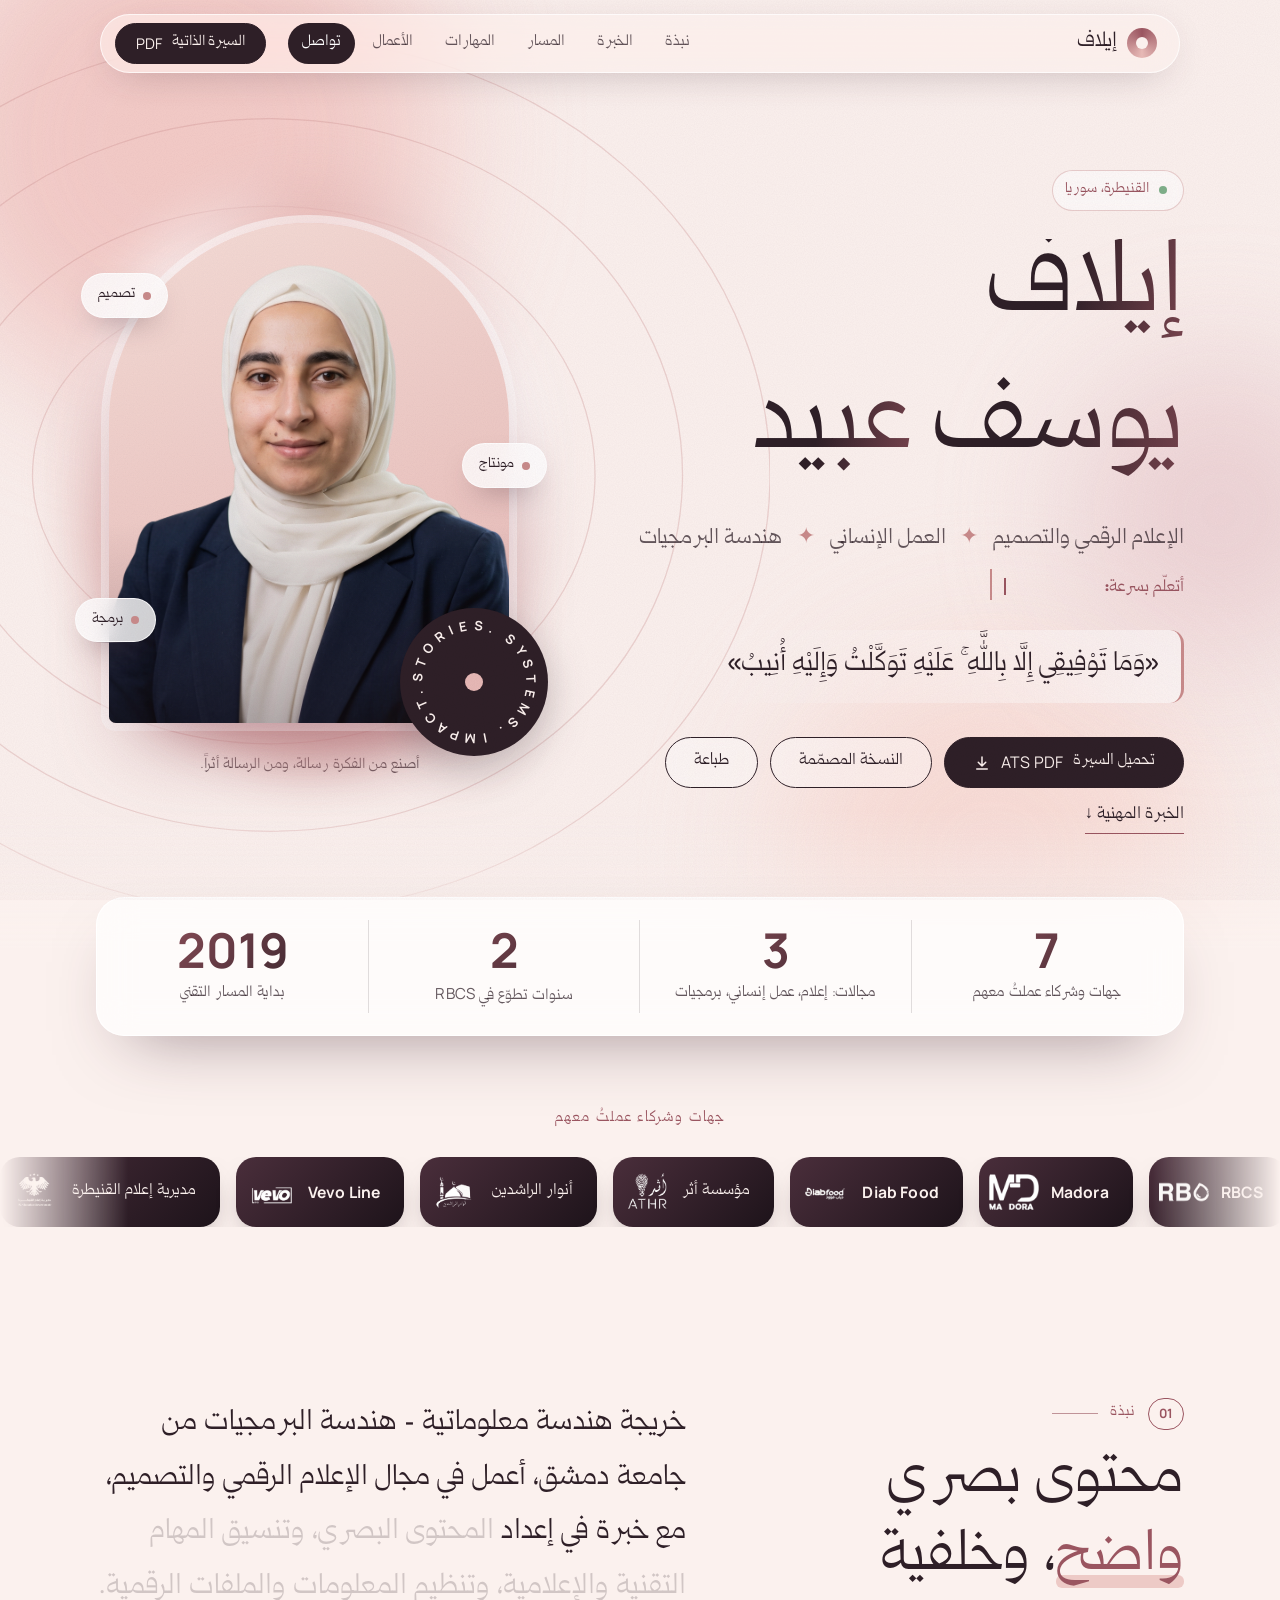
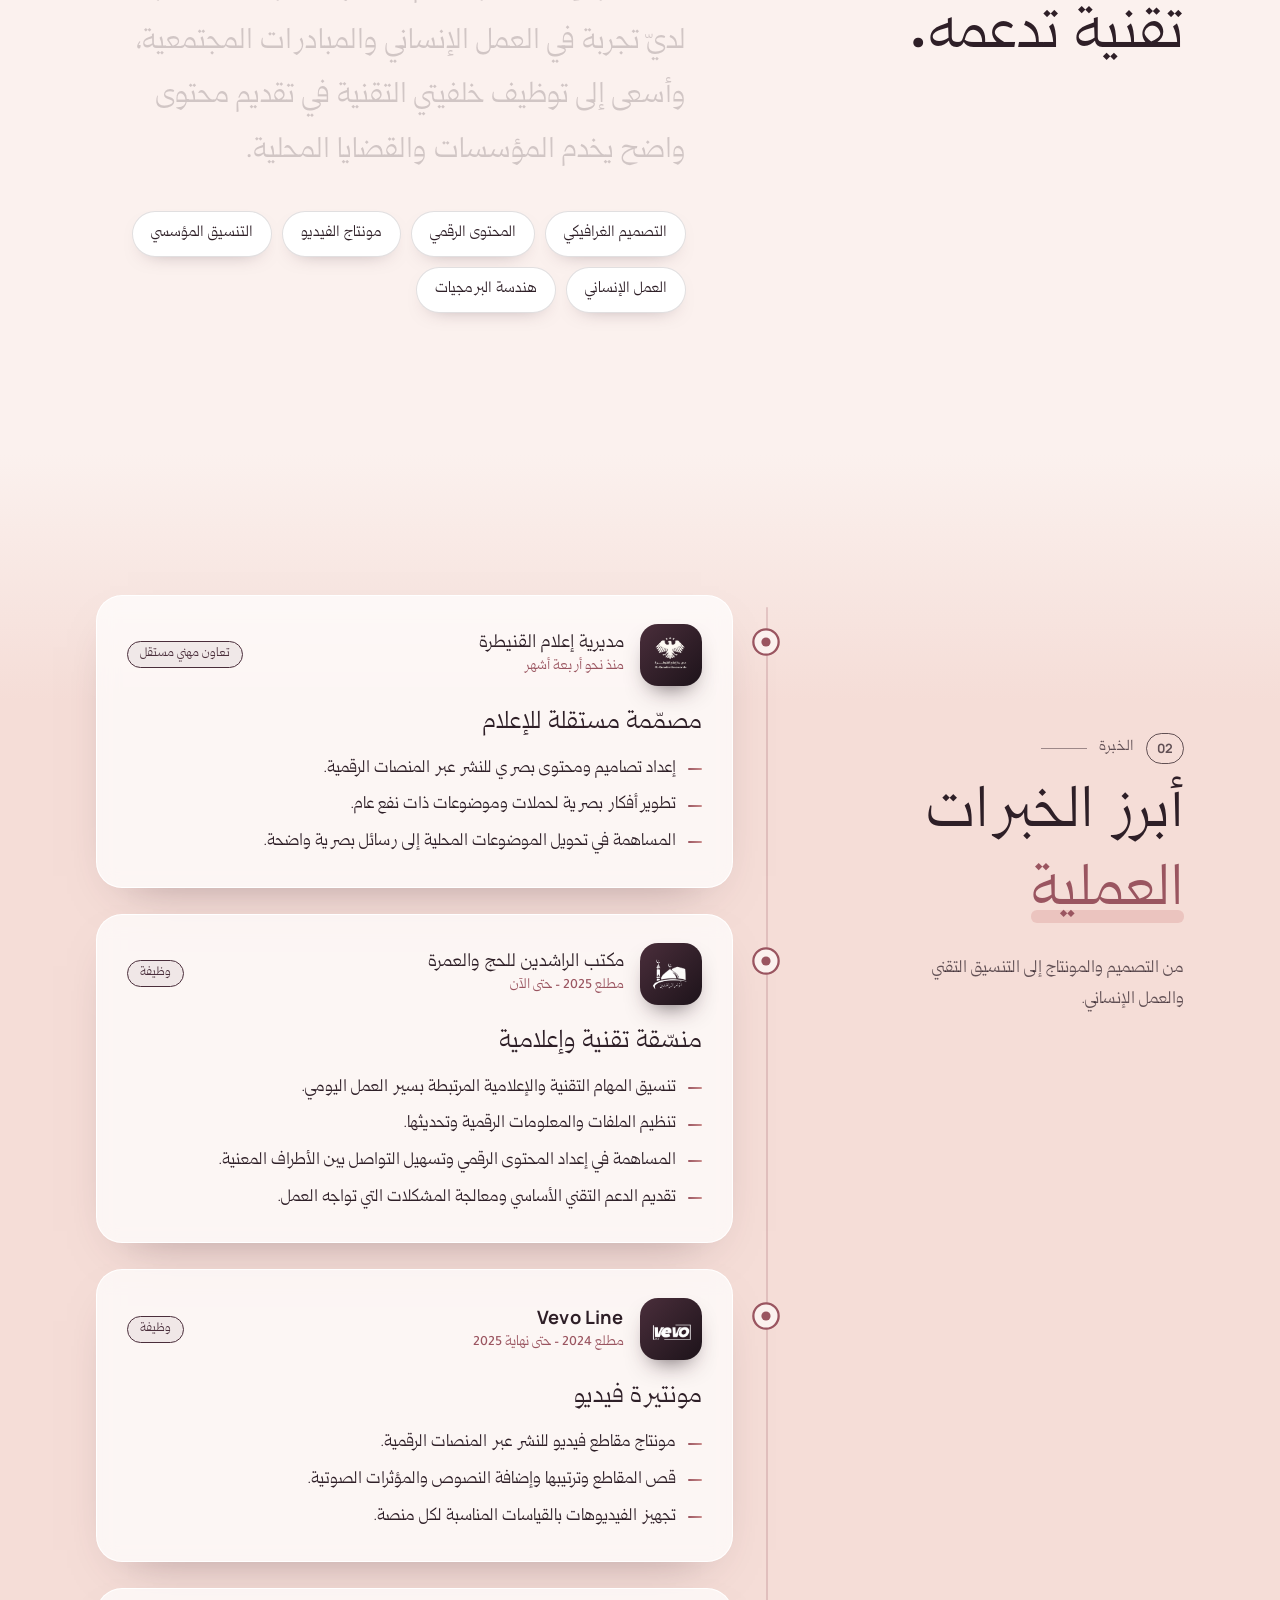
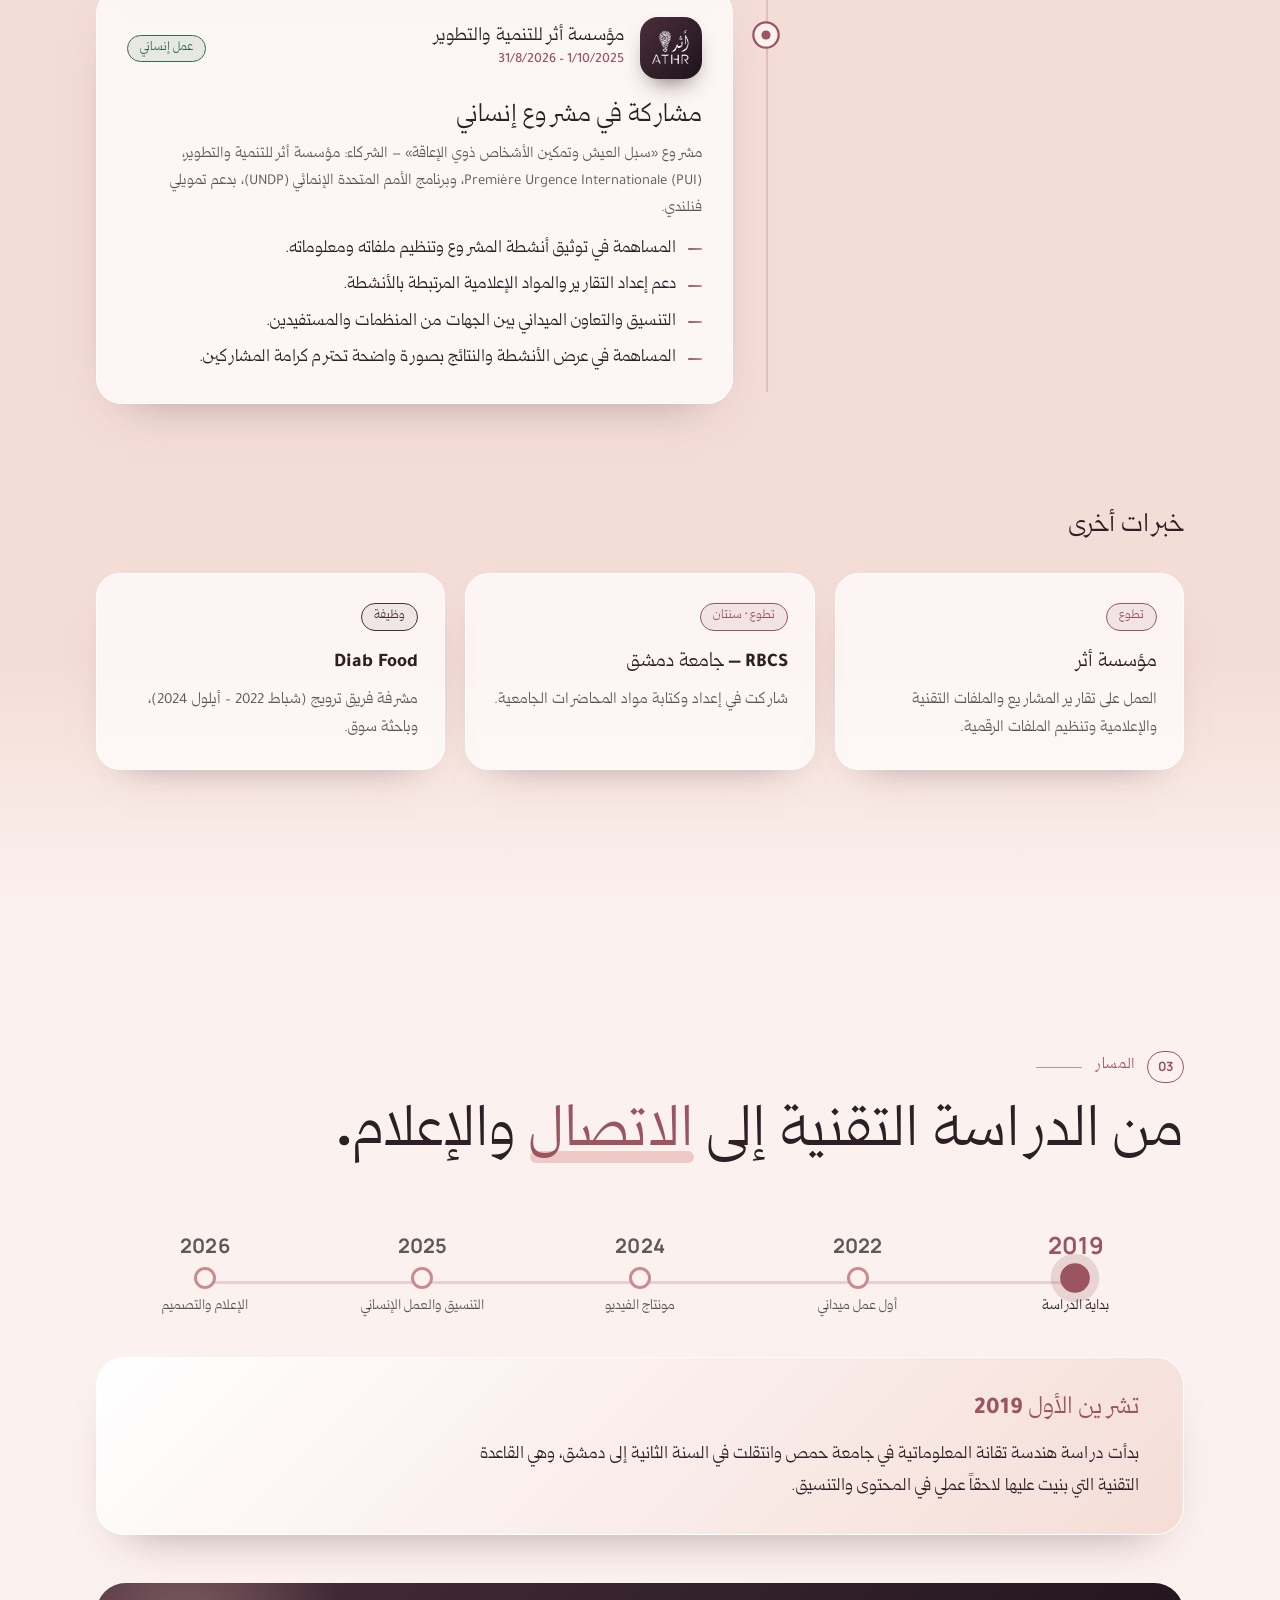
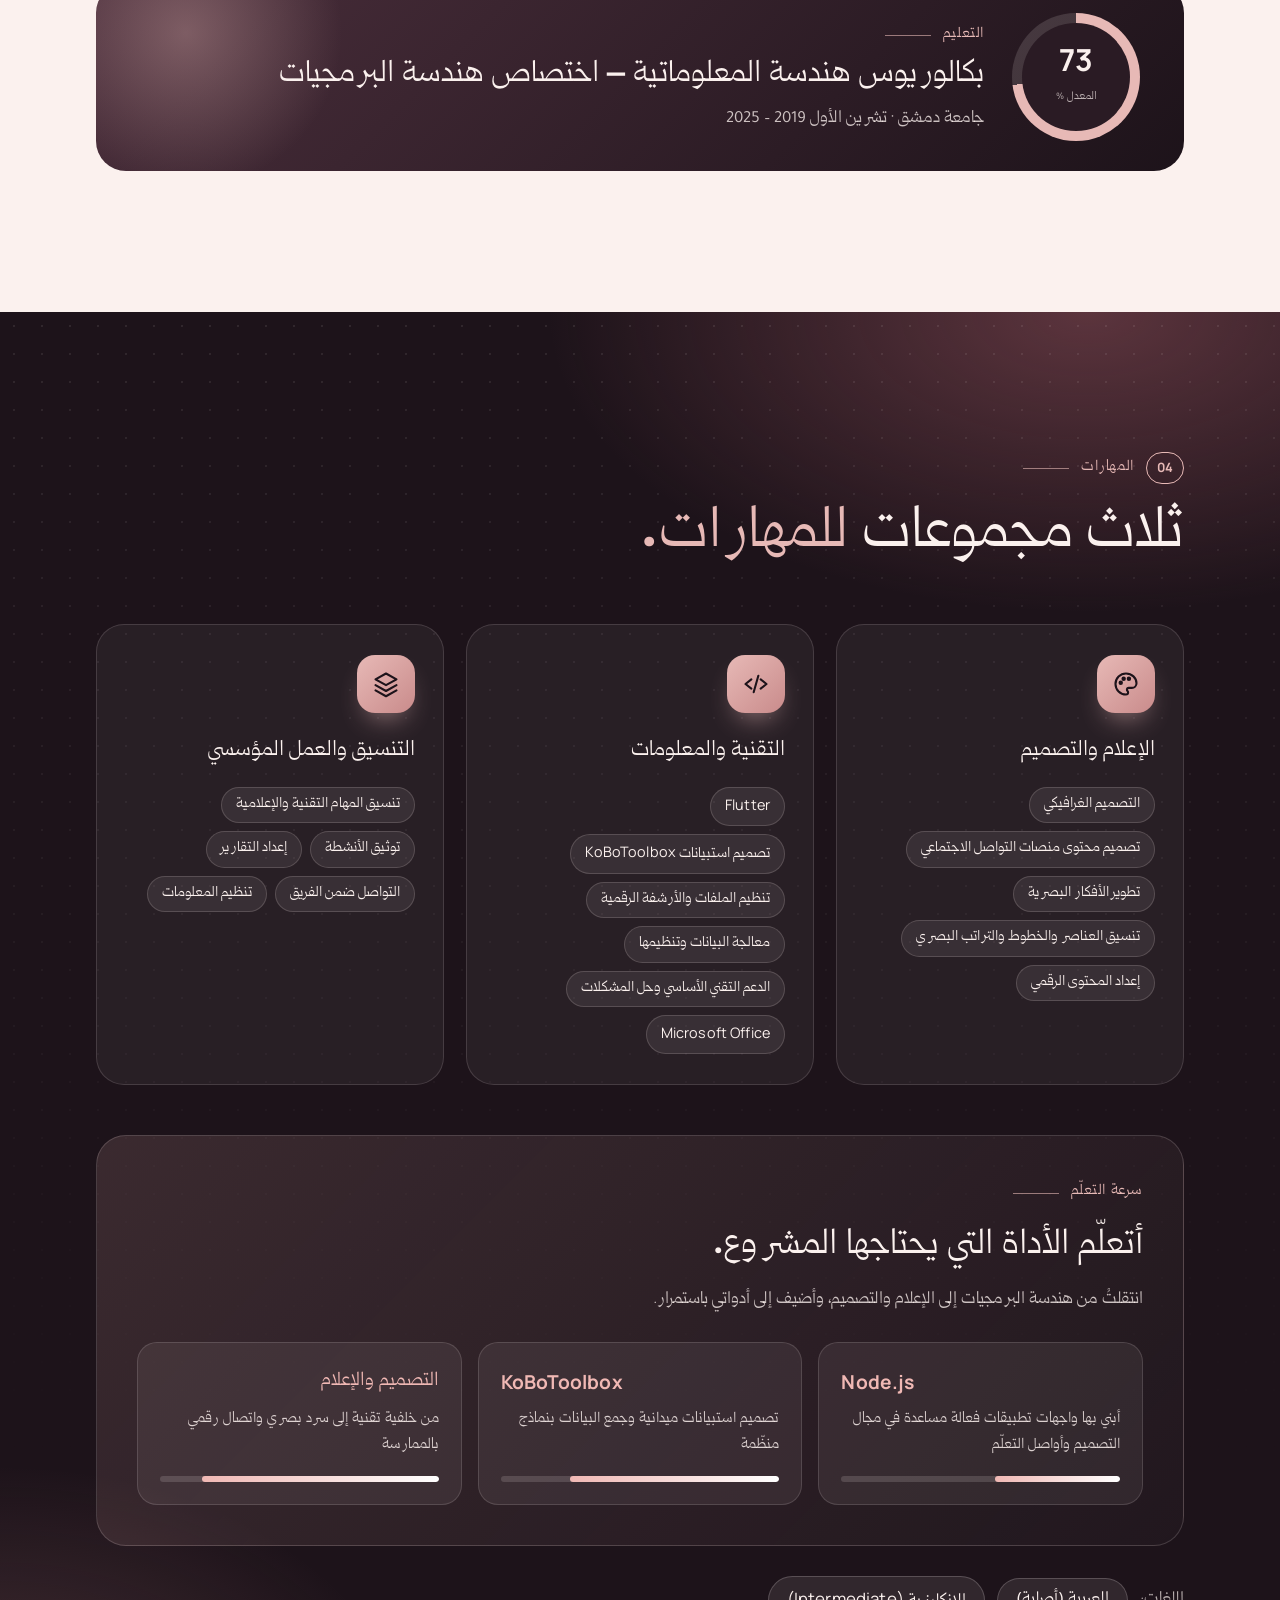
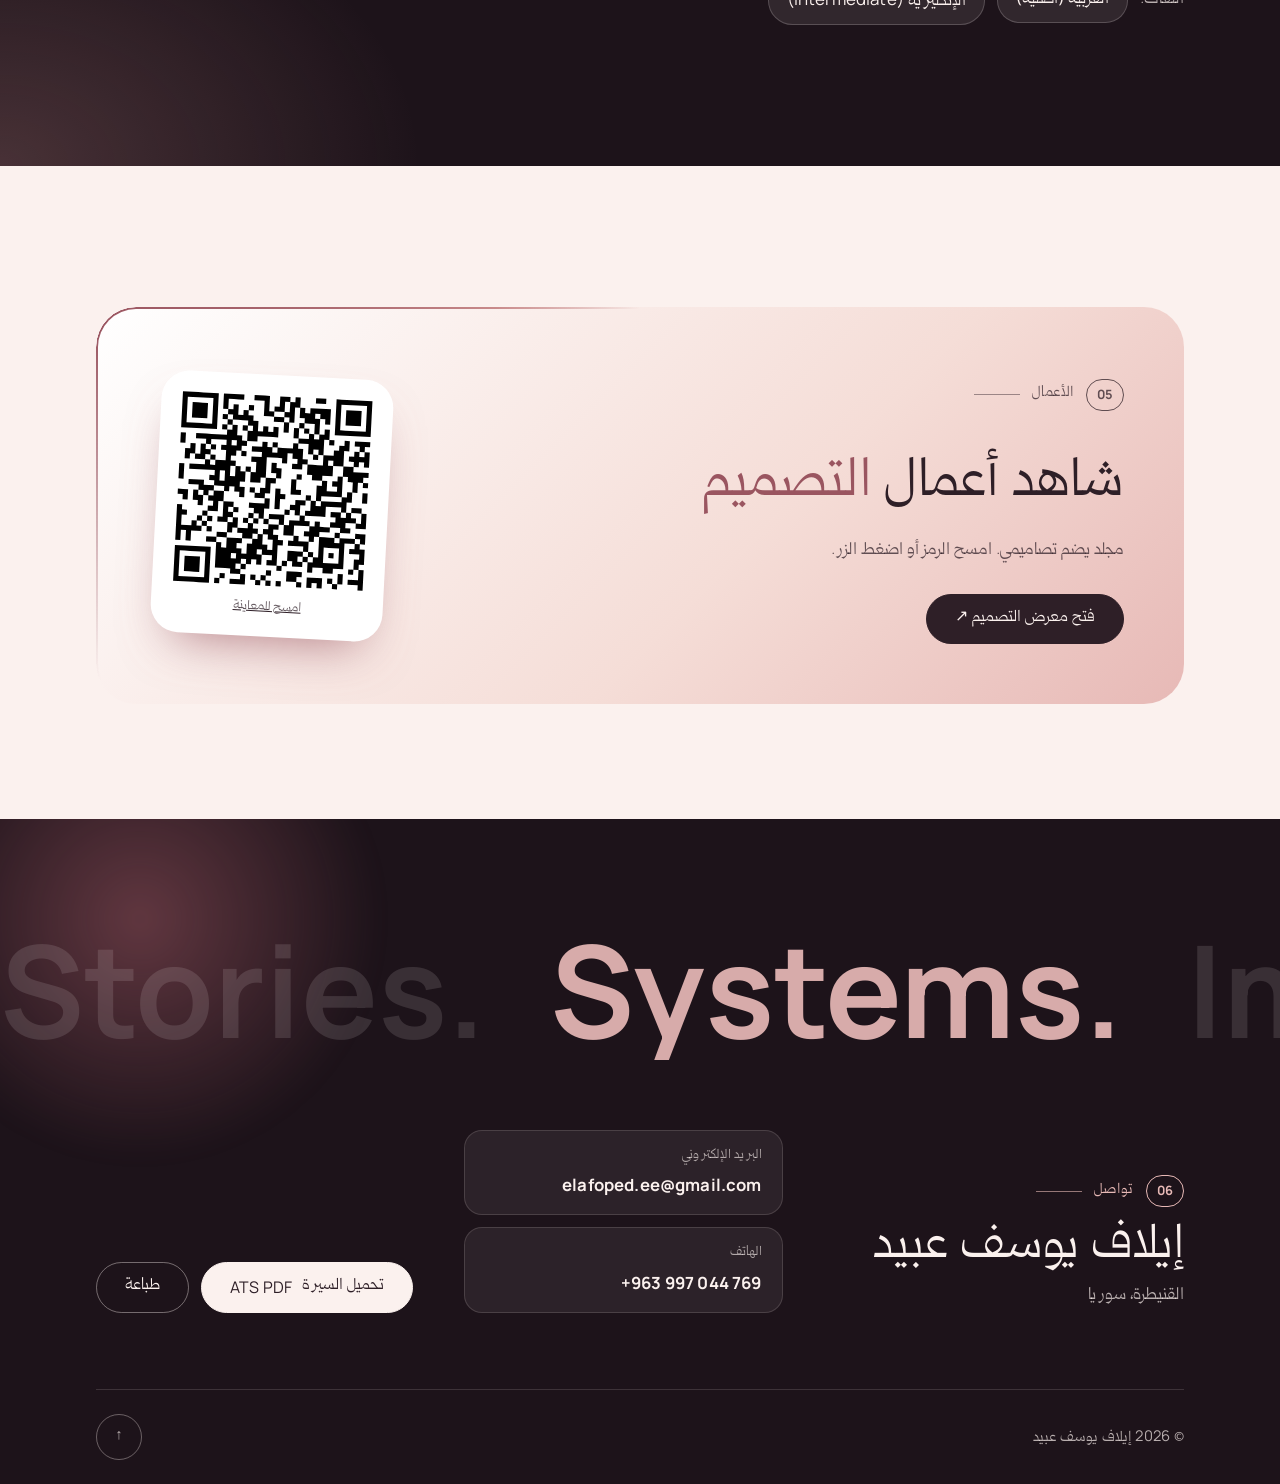
==== commit aafbbde7: "Update index.html" ====
--- a/index.html
+++ b/index.html
@@ -389,7 +389,7 @@
           <div class="port__txt">
             <p class="kicker"><span class="num latin">05</span> الأعمال</p>
             <h2 id="wk-h">شاهد أعمال <em style="font-style:normal;color:var(--wine)">التصميم</em></h2>
-            <p>مجلد يضم تصاميمي. امسحي الرمز أو اضغطي الزر.</p>
+            <p>مجلد يضم تصاميمي. امسح الرمز أو اضغط الزر.</p>
             <a class="btn" href="https://drive.google.com/drive/folders/12mAwkRwQ0FwnwwYz8xMDBKlGMuOega3Y"
               target="_blank" rel="noopener">فتح معرض التصميم ↗</a>
           </div>
